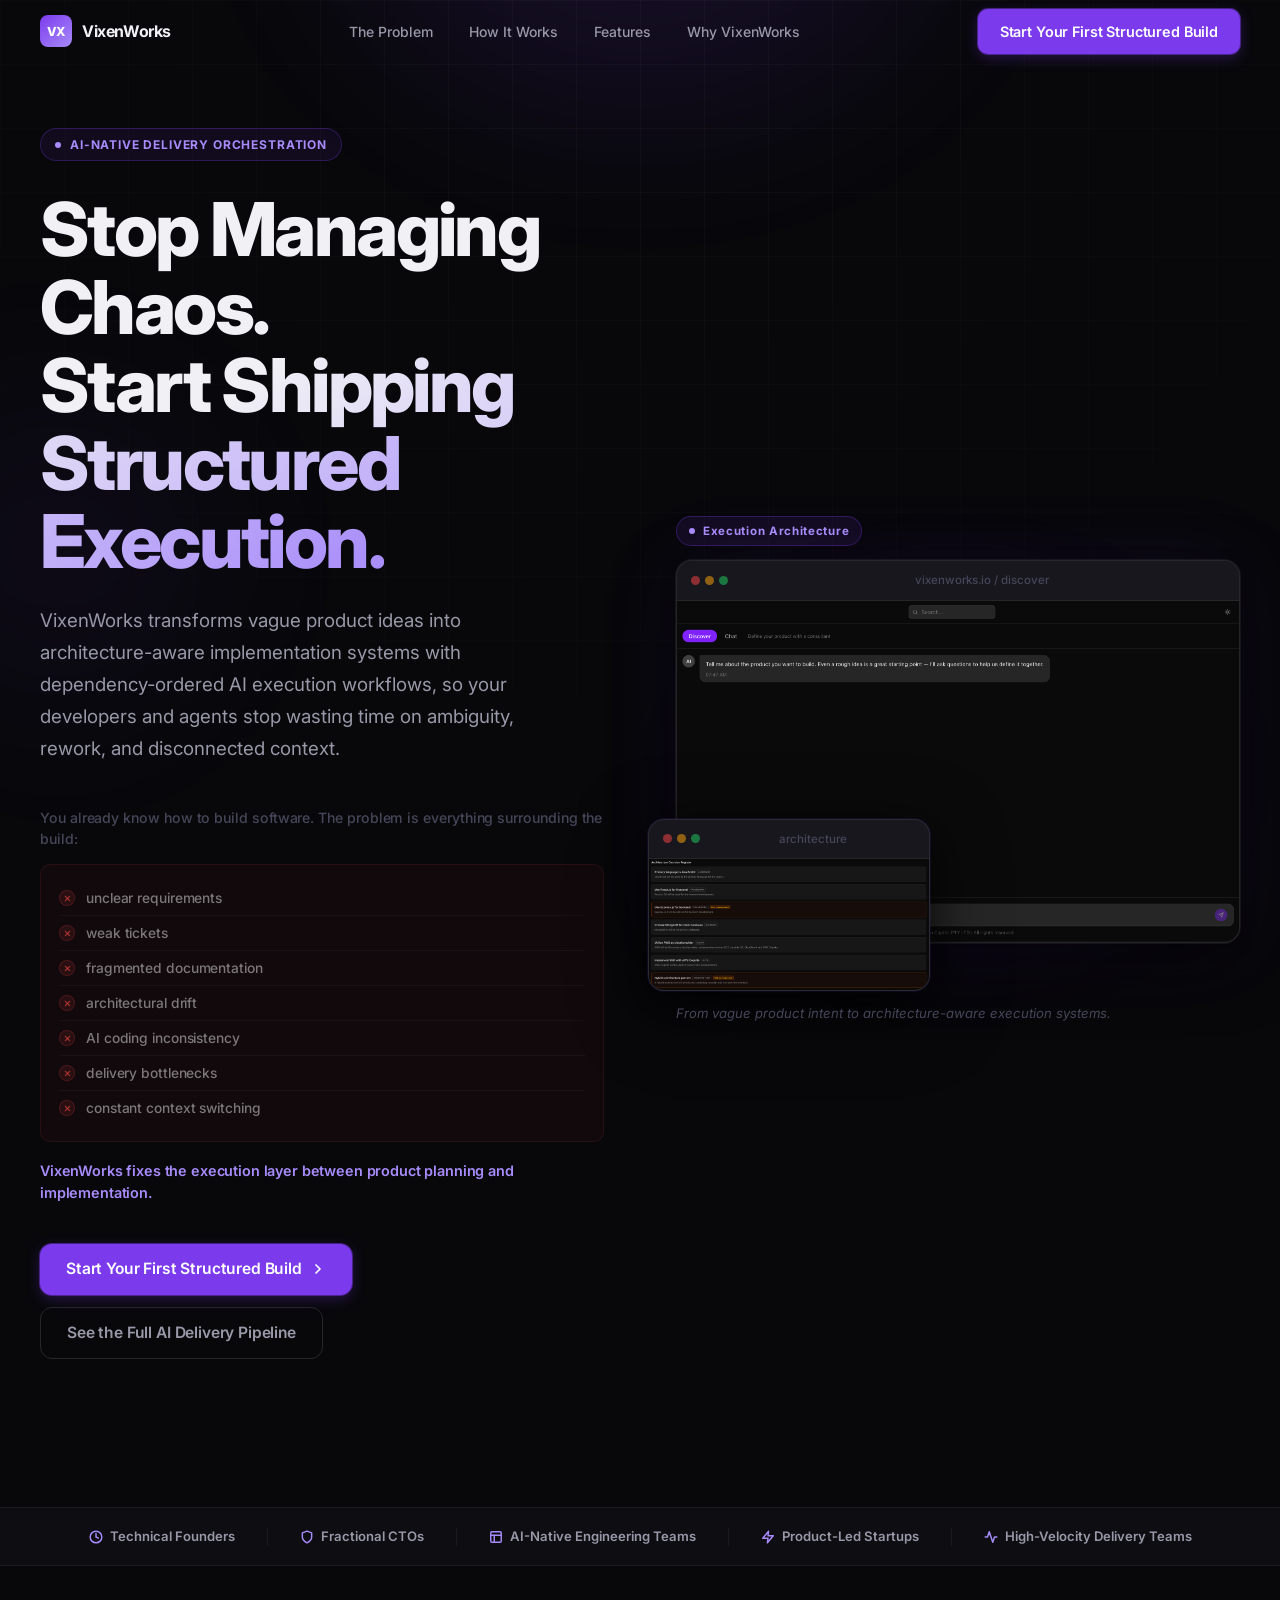
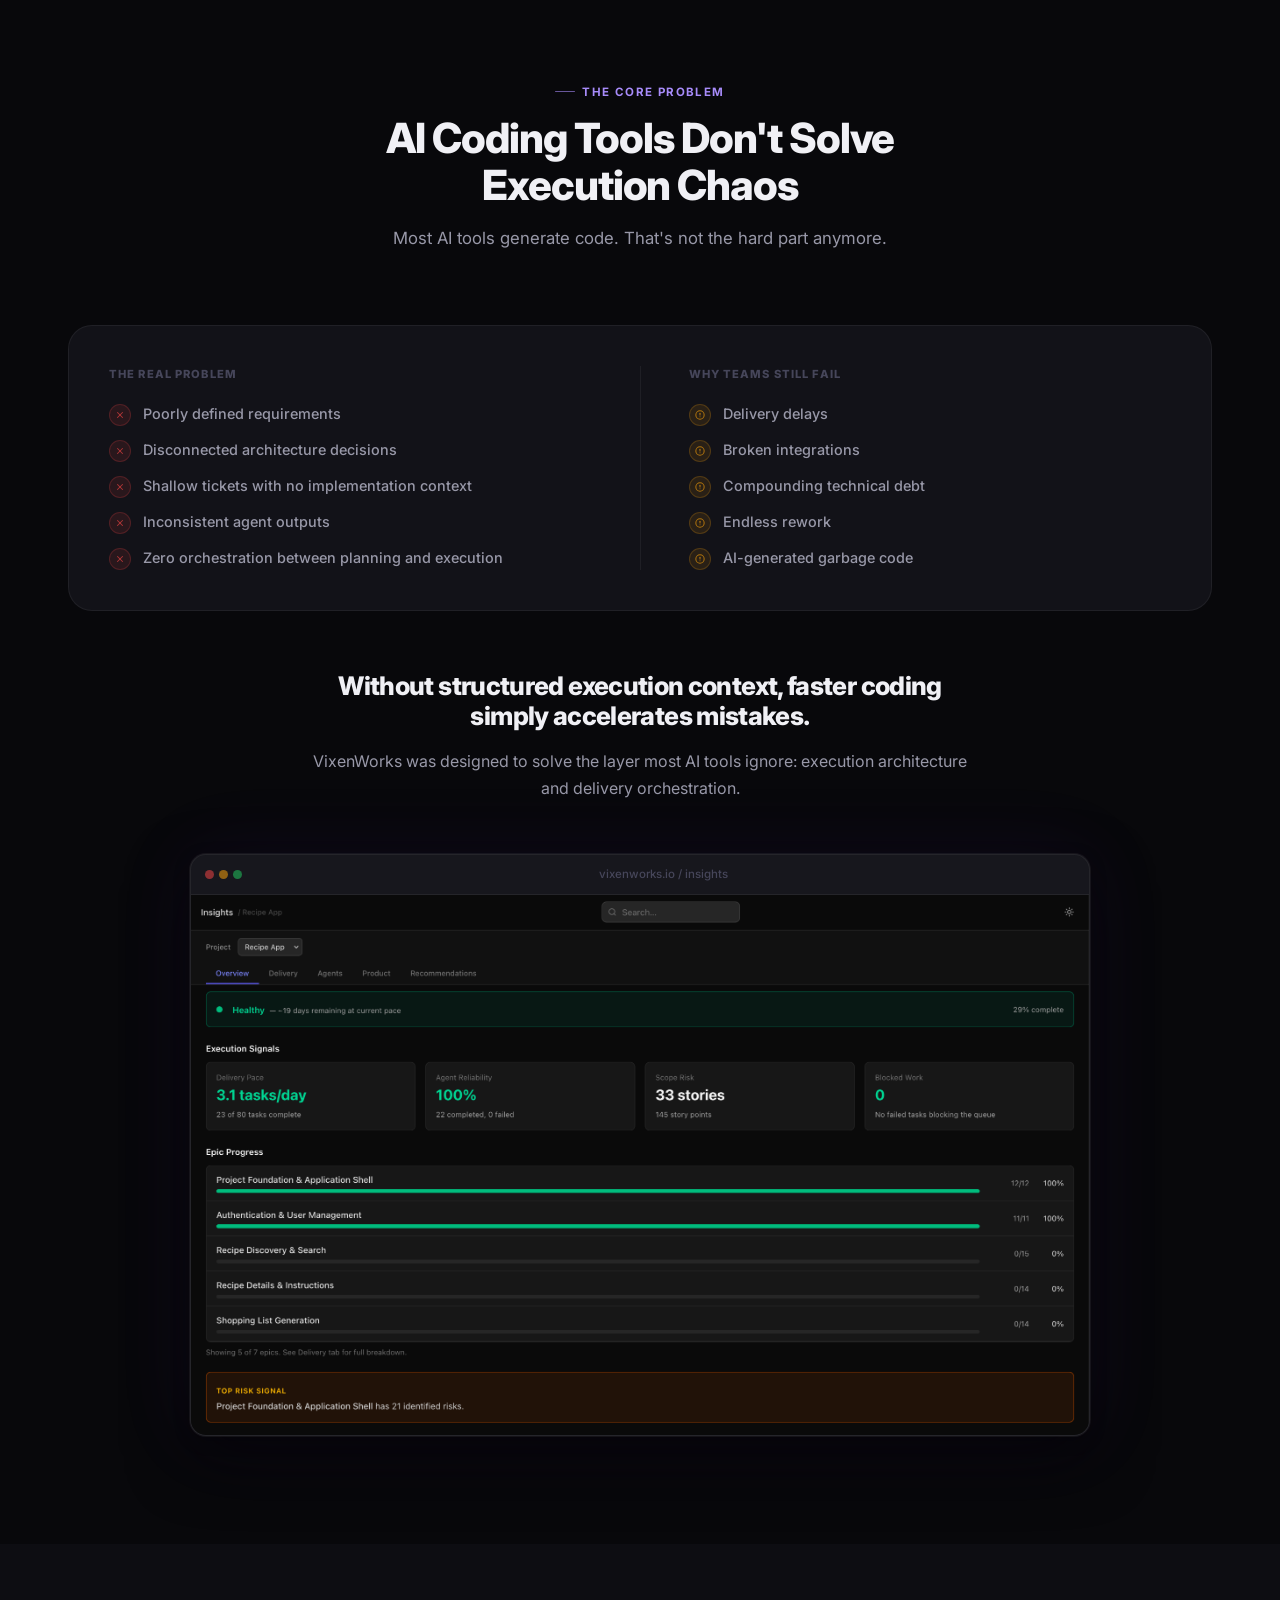
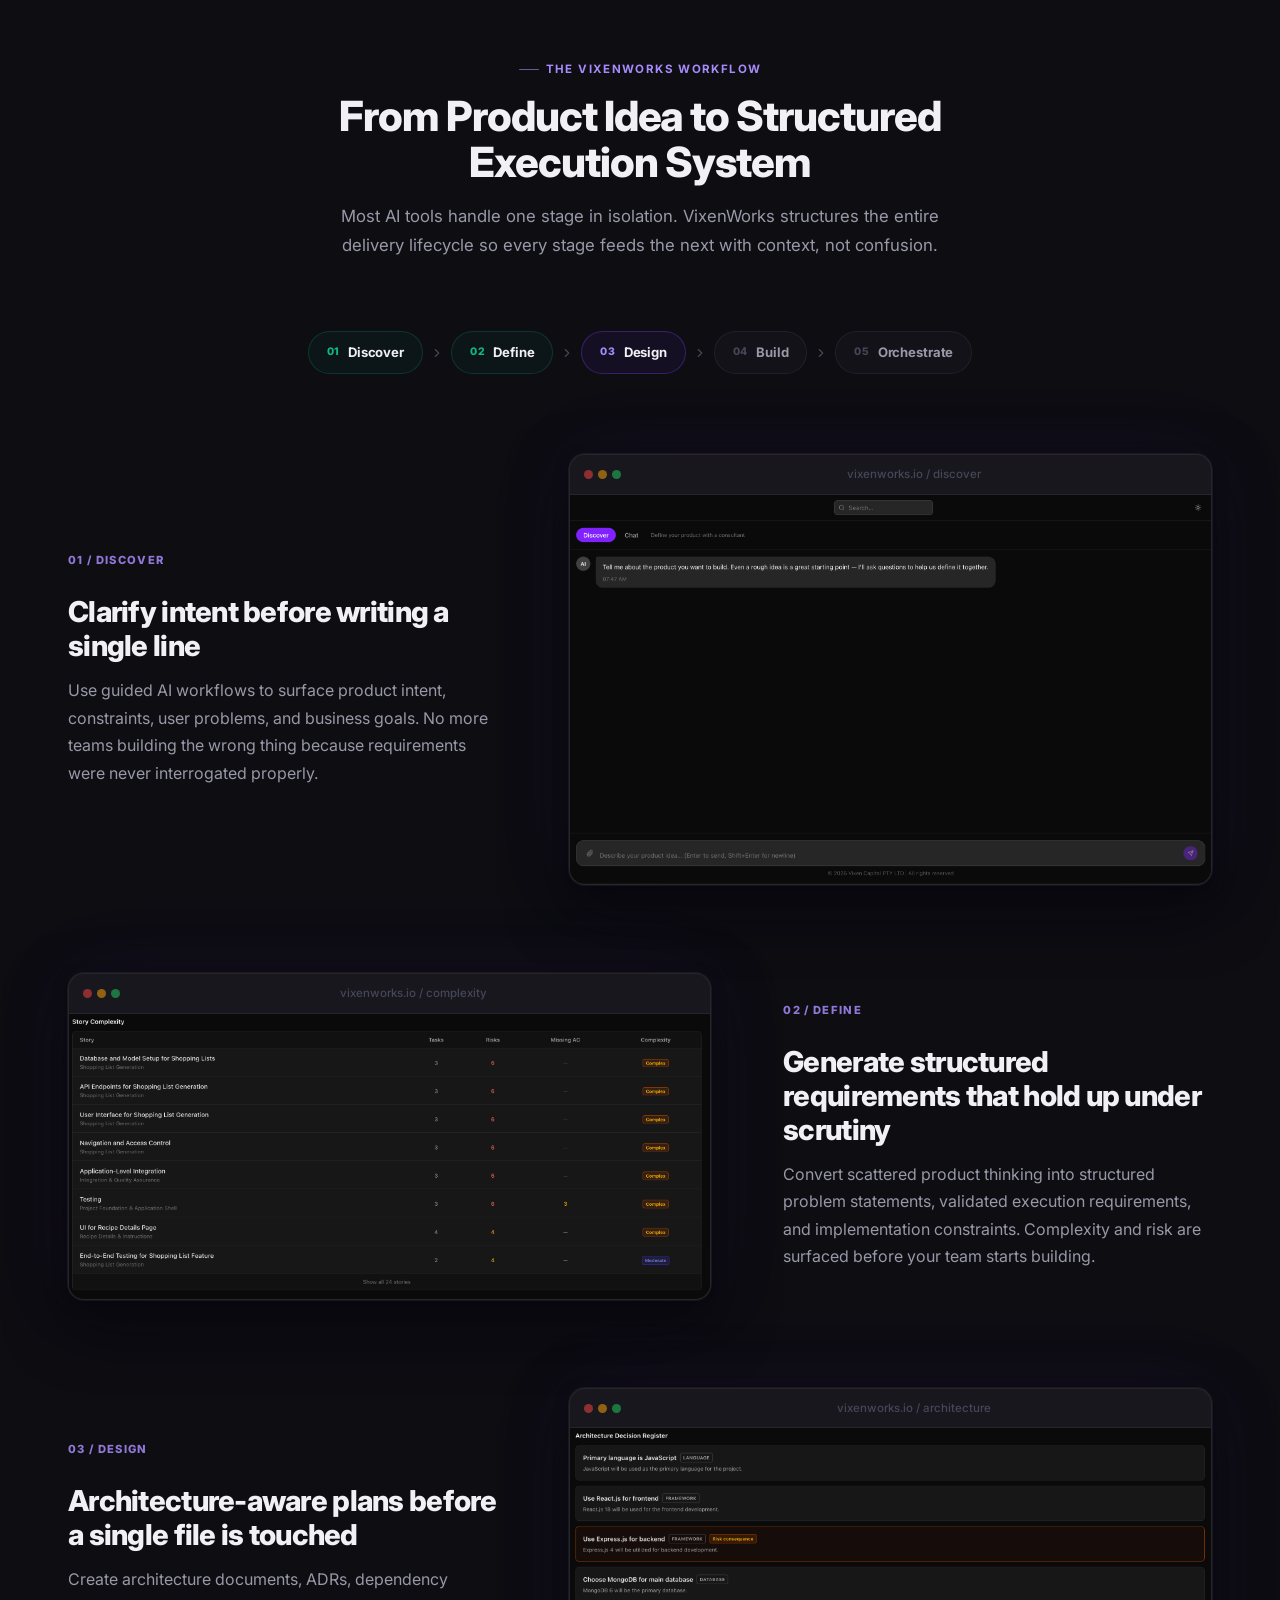
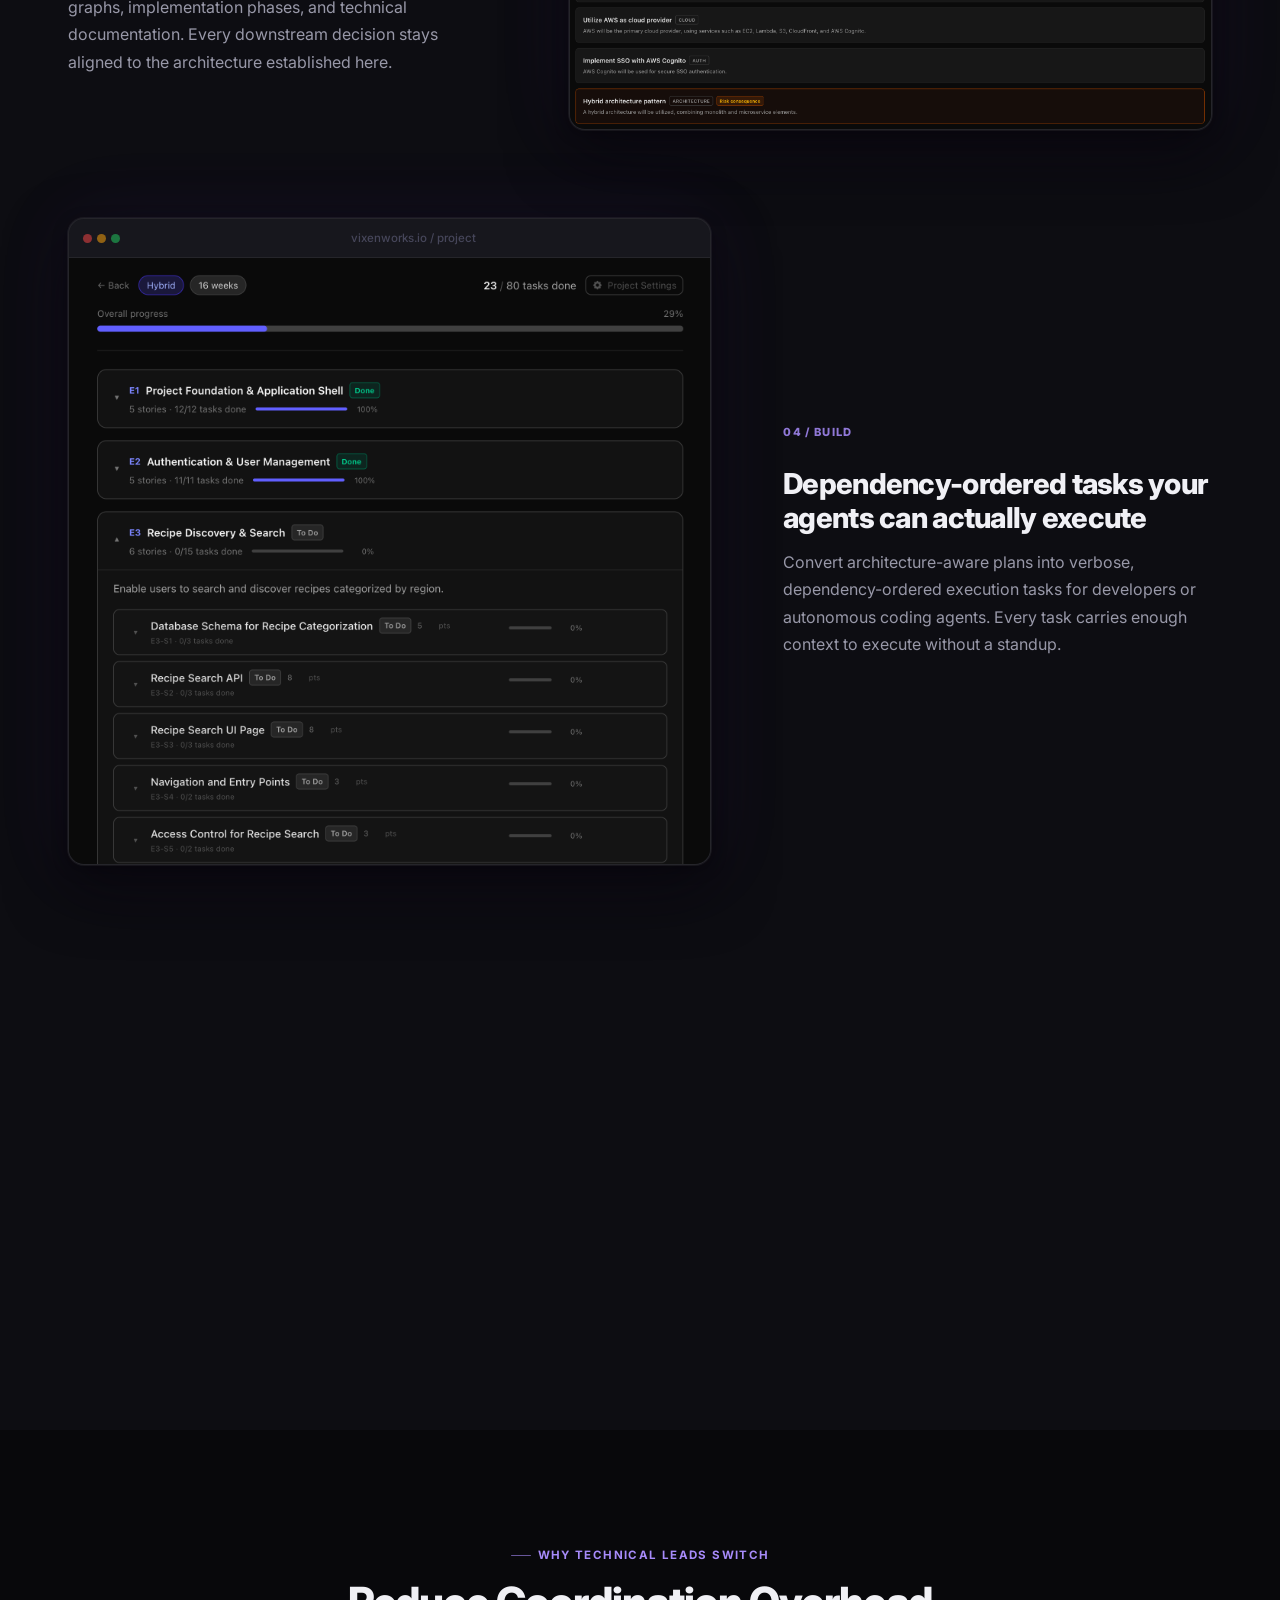
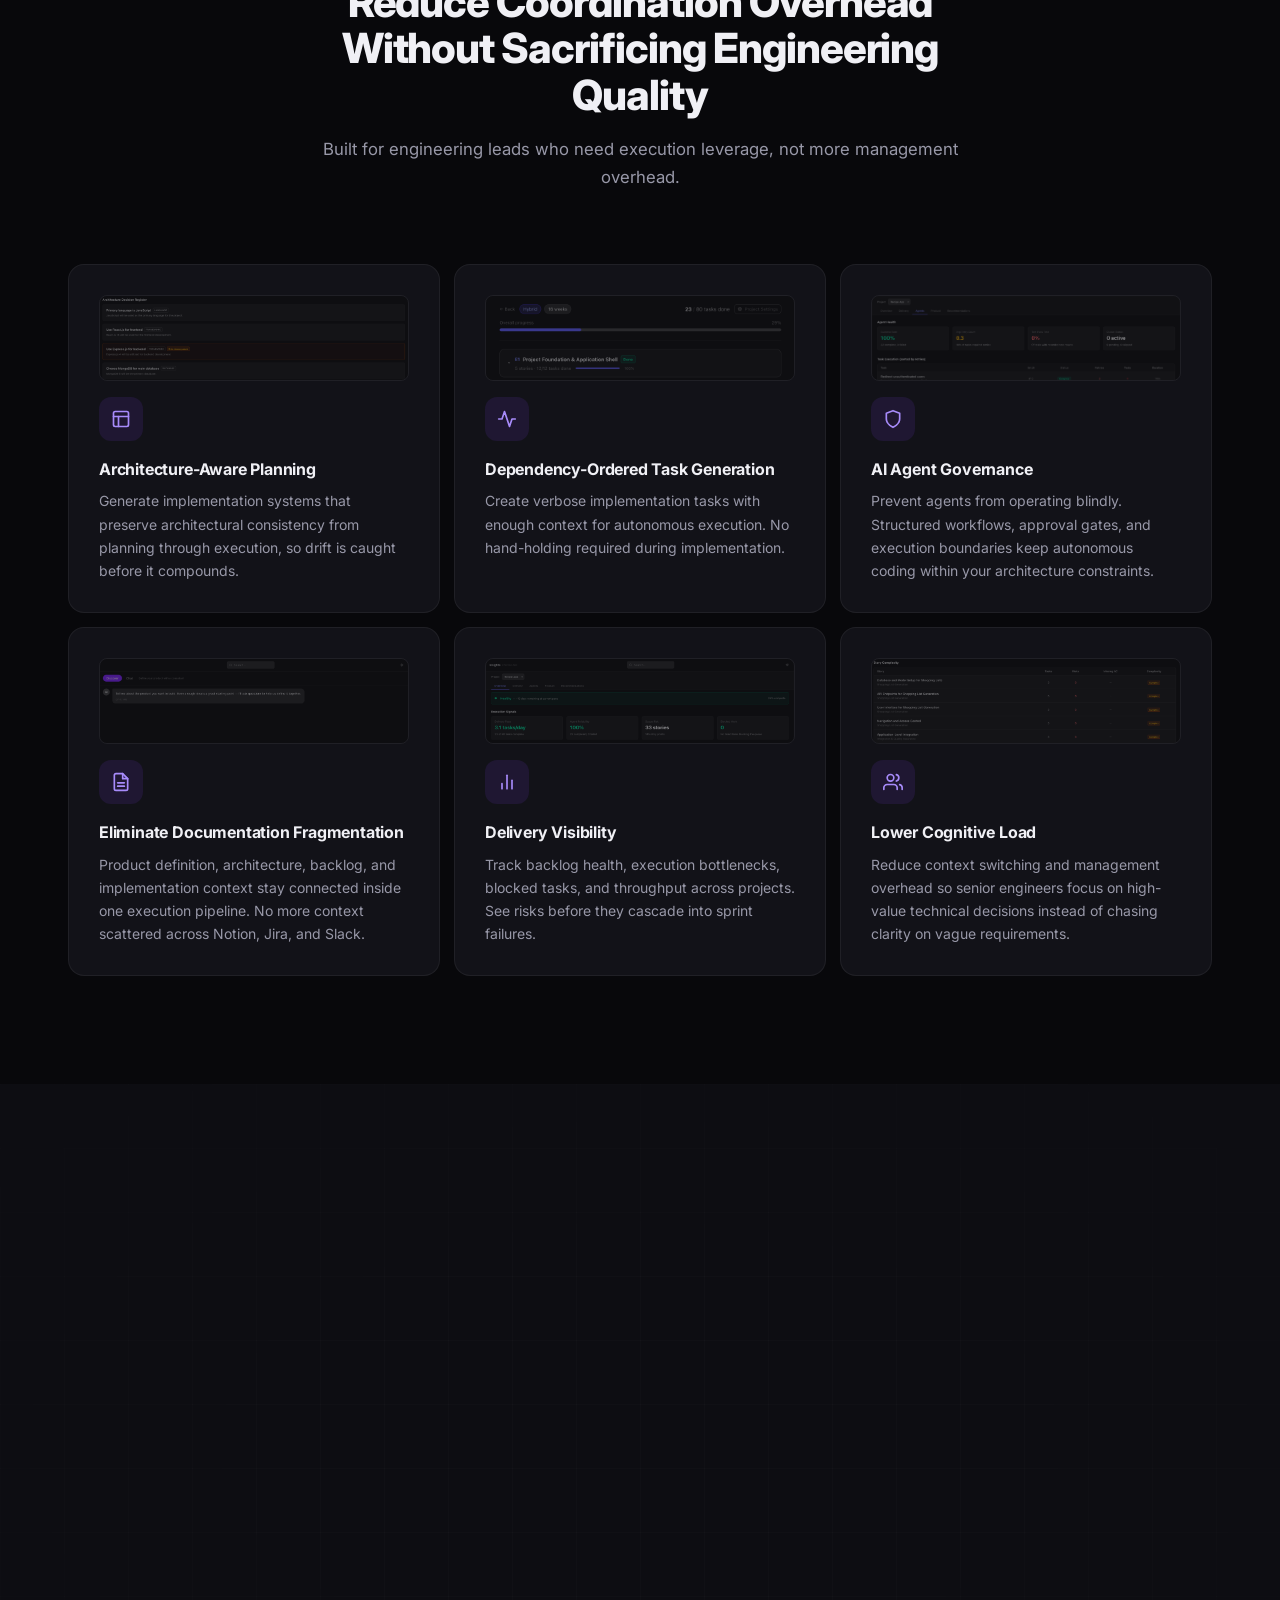
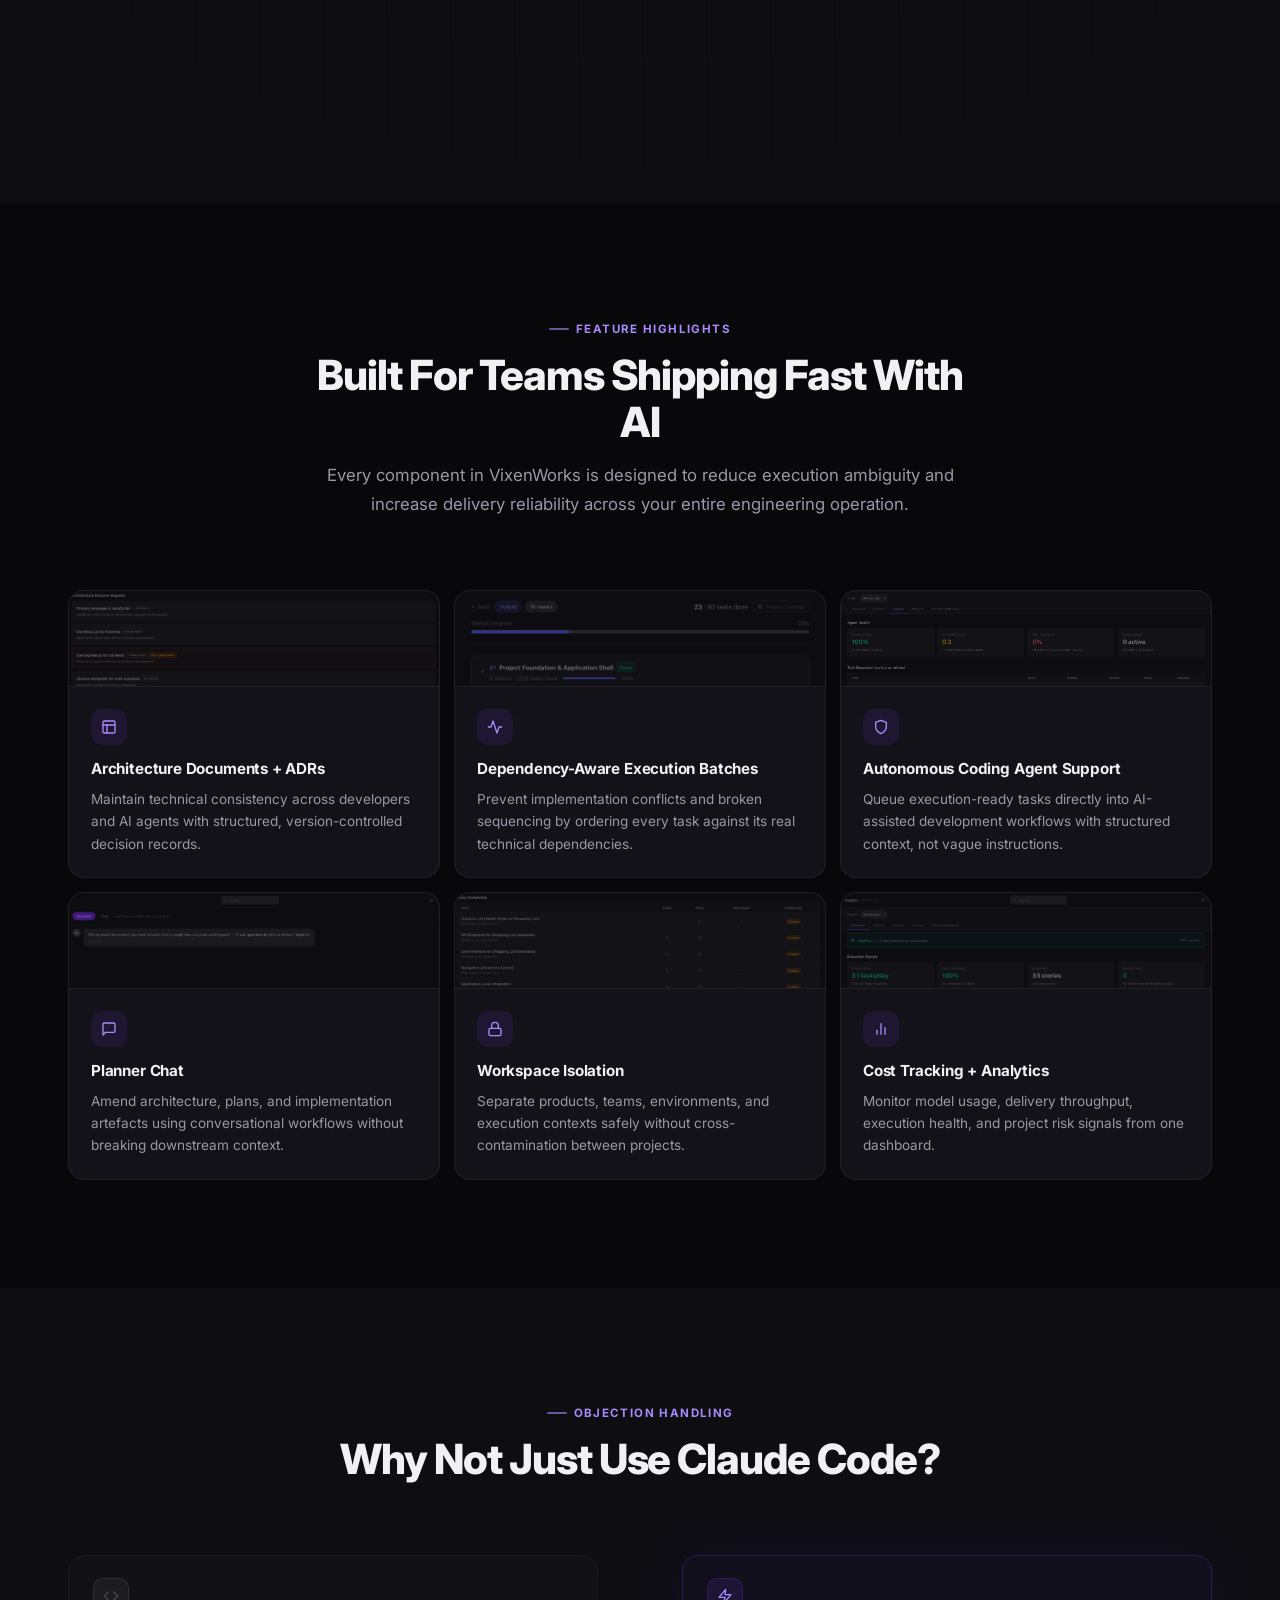
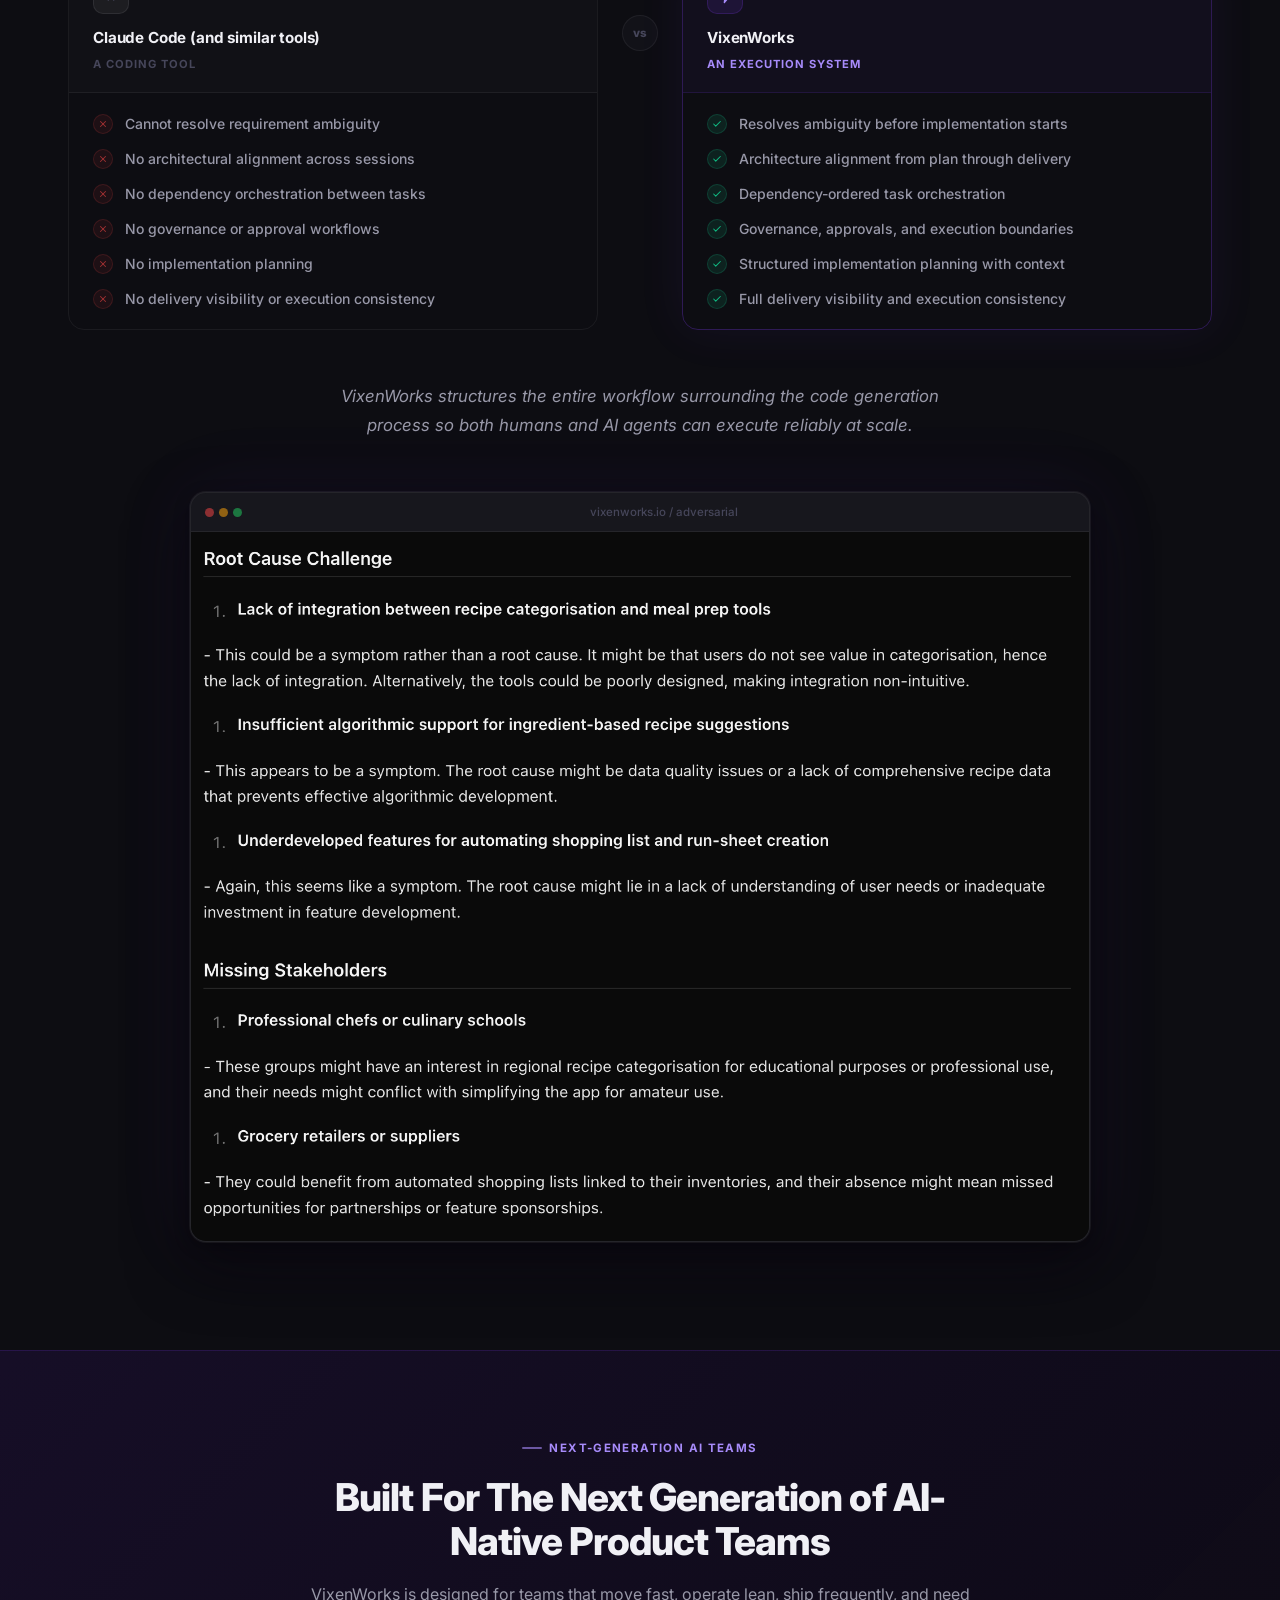
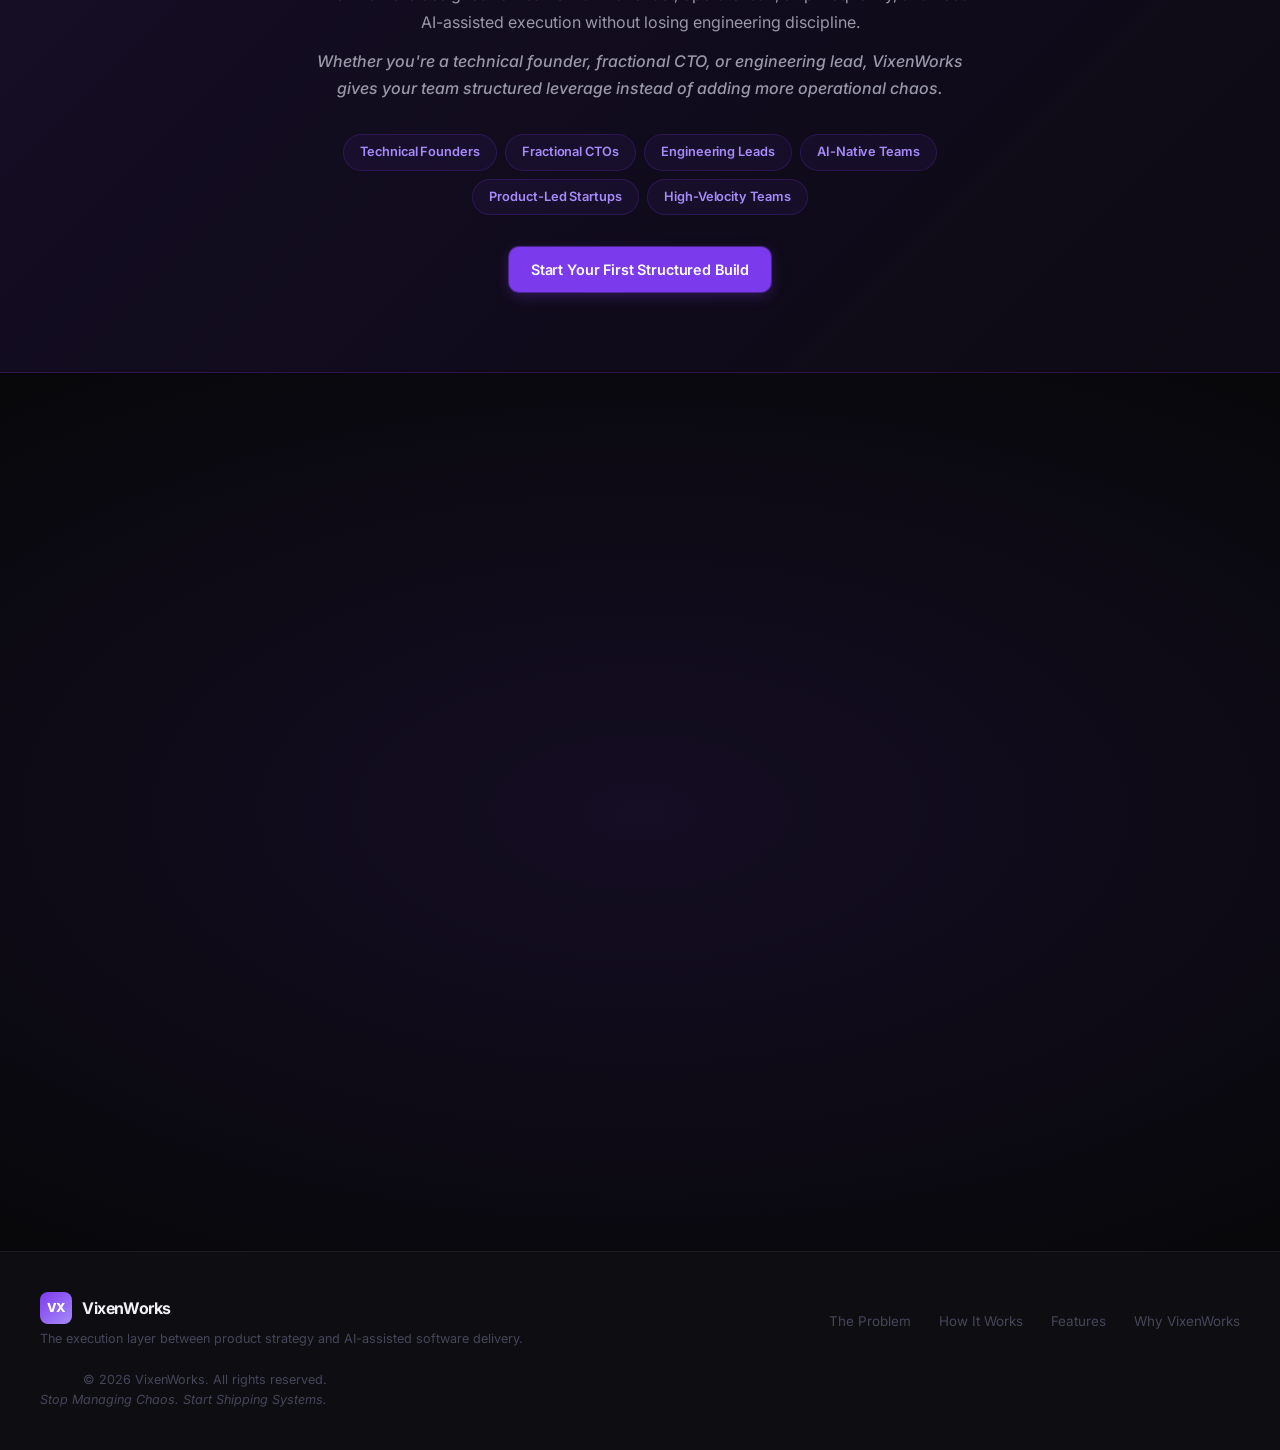
==== ai-delivery-orchestration-for-engineering-leads.html @ 36f21539 "Add technical landing page" ====
<!DOCTYPE html>
<html lang="en">
<head>
  <!-- Google tag (gtag.js) -->
  <script async src="https://www.googletagmanager.com/gtag/js?id=AW-18152060479"></script>
  <script>
    window.dataLayer = window.dataLayer || [];
    function gtag(){dataLayer.push(arguments);}
    gtag('js', new Date());
    gtag('config', 'AW-18152060479');
  </script>
  <meta charset="UTF-8" />
  <meta name="viewport" content="width=device-width, initial-scale=1.0" />
  <title>AI Delivery Orchestration Platform for Engineering Leads | VixenWorks</title>
  <meta name="description" content="VixenWorks is the missing execution layer between product planning and AI-assisted software delivery. Architecture-aware orchestration, dependency-ordered tasks, and delivery governance for technical founders and engineering leads." />
  <meta property="og:title" content="Stop Managing Chaos. Start Shipping Structured Execution. — VixenWorks" />
  <meta property="og:description" content="VixenWorks transforms vague product ideas into architecture-aware implementation systems with dependency-ordered AI execution workflows for engineering teams." />
  <meta property="og:type" content="website" />
  <meta name="robots" content="index, follow" />
  <link rel="canonical" href="https://landing.vixenworks.com/ai-delivery-orchestration-for-engineering-leads" />
  <link rel="preconnect" href="https://fonts.googleapis.com" />
  <link rel="preconnect" href="https://fonts.gstatic.com" crossorigin />
  <link href="https://fonts.googleapis.com/css2?family=Inter:ital,opsz,wght@0,14..32,300..900;1,14..32,300..900&display=swap" rel="stylesheet" />
  <link rel="stylesheet" href="styles.css" />
  <link rel="stylesheet" href="ai-lead-landing-styles.css" />
</head>
<body>

  <!-- ═══════════════════════════════════════════ NAVIGATION -->
  <nav class="nav" id="nav">
    <div class="nav-inner">
      <a href="#" class="nav-logo" aria-label="VixenWorks home">
        <div class="logo-mark" aria-hidden="true">VX</div>
        <span class="logo-name">VixenWorks</span>
      </a>
      <ul class="nav-links" role="list">
        <li><a href="#problem">The Problem</a></li>
        <li><a href="#workflow">How It Works</a></li>
        <li><a href="#features">Features</a></li>
        <li><a href="#objection">Why VixenWorks</a></li>
      </ul>
      <div>
        <a href="https://platform.vixenworks.com/register" class="btn btn-primary">Start Your First Structured Build</a>
      </div>
    </div>
  </nav>

  <main>

    <!-- ═══════════════════════════════════════════ 1. HERO -->
    <section class="hero" id="hero" aria-labelledby="sc-hero-heading">
      <div class="hero-bg" aria-hidden="true">
        <div class="hero-glow-top"></div>
        <div class="hero-glow-left"></div>
        <div class="hero-grid"></div>
      </div>

      <div class="hero-inner">
        <div class="hero-content">
          <div class="hero-eyebrow fade-up" aria-label="Category">
            <span class="eyebrow-dot" aria-hidden="true"></span>
            AI-Native Delivery Orchestration
          </div>

          <h1 id="sc-hero-heading" class="fade-up" data-delay="1">
            Stop Managing Chaos.<br>
            <span class="gradient-text">Start Shipping Structured Execution.</span>
          </h1>

          <p class="hero-sub fade-up" data-delay="2">
            VixenWorks transforms vague product ideas into architecture-aware implementation systems with dependency-ordered AI execution workflows, so your developers and agents stop wasting time on ambiguity, rework, and disconnected context.
          </p>

          <div class="sc-hero-problems fade-up" data-delay="3" aria-label="Execution problems VixenWorks solves">
            <p class="sc-hero-problems-lead">You already know how to build software. The problem is everything surrounding the build:</p>
            <ul class="sc-problem-list" role="list">
              <li>
                <span class="sc-pl-icon" aria-hidden="true">
                  <svg width="9" height="9" viewBox="0 0 24 24" fill="none" stroke="currentColor" stroke-width="3" stroke-linecap="round" stroke-linejoin="round"><line x1="18" y1="6" x2="6" y2="18"/><line x1="6" y1="6" x2="18" y2="18"/></svg>
                </span>
                unclear requirements
              </li>
              <li>
                <span class="sc-pl-icon" aria-hidden="true">
                  <svg width="9" height="9" viewBox="0 0 24 24" fill="none" stroke="currentColor" stroke-width="3" stroke-linecap="round" stroke-linejoin="round"><line x1="18" y1="6" x2="6" y2="18"/><line x1="6" y1="6" x2="18" y2="18"/></svg>
                </span>
                weak tickets
              </li>
              <li>
                <span class="sc-pl-icon" aria-hidden="true">
                  <svg width="9" height="9" viewBox="0 0 24 24" fill="none" stroke="currentColor" stroke-width="3" stroke-linecap="round" stroke-linejoin="round"><line x1="18" y1="6" x2="6" y2="18"/><line x1="6" y1="6" x2="18" y2="18"/></svg>
                </span>
                fragmented documentation
              </li>
              <li>
                <span class="sc-pl-icon" aria-hidden="true">
                  <svg width="9" height="9" viewBox="0 0 24 24" fill="none" stroke="currentColor" stroke-width="3" stroke-linecap="round" stroke-linejoin="round"><line x1="18" y1="6" x2="6" y2="18"/><line x1="6" y1="6" x2="18" y2="18"/></svg>
                </span>
                architectural drift
              </li>
              <li>
                <span class="sc-pl-icon" aria-hidden="true">
                  <svg width="9" height="9" viewBox="0 0 24 24" fill="none" stroke="currentColor" stroke-width="3" stroke-linecap="round" stroke-linejoin="round"><line x1="18" y1="6" x2="6" y2="18"/><line x1="6" y1="6" x2="18" y2="18"/></svg>
                </span>
                AI coding inconsistency
              </li>
              <li>
                <span class="sc-pl-icon" aria-hidden="true">
                  <svg width="9" height="9" viewBox="0 0 24 24" fill="none" stroke="currentColor" stroke-width="3" stroke-linecap="round" stroke-linejoin="round"><line x1="18" y1="6" x2="6" y2="18"/><line x1="6" y1="6" x2="18" y2="18"/></svg>
                </span>
                delivery bottlenecks
              </li>
              <li>
                <span class="sc-pl-icon" aria-hidden="true">
                  <svg width="9" height="9" viewBox="0 0 24 24" fill="none" stroke="currentColor" stroke-width="3" stroke-linecap="round" stroke-linejoin="round"><line x1="18" y1="6" x2="6" y2="18"/><line x1="6" y1="6" x2="18" y2="18"/></svg>
                </span>
                constant context switching
              </li>
            </ul>
            <p class="sc-hero-problems-close">VixenWorks fixes the execution layer between product planning and implementation.</p>
          </div>

          <div class="hero-actions fade-up" data-delay="4">
            <a href="https://platform.vixenworks.com/register" class="btn btn-primary btn-lg">
              Start Your First Structured Build
              <svg width="16" height="16" viewBox="0 0 24 24" fill="none" stroke="currentColor" stroke-width="2.5" stroke-linecap="round" stroke-linejoin="round" aria-hidden="true"><path d="m9 18 6-6-6-6"/></svg>
            </a>
            <a href="#workflow" class="btn btn-secondary btn-lg">See the Full AI Delivery Pipeline</a>
          </div>
        </div>

        <!-- Hero Visual -->
        <div class="hero-visual fade-in" data-delay="1" id="hero-visual">
          <div class="hero-screenshot-wrap">
            <div class="hero-workflow-badge">
              <span class="eyebrow-dot" aria-hidden="true"></span>
              Execution Architecture
            </div>
            <div class="product-shot-frame hero-main-shot image-glow">
              <div class="psf-titlebar" aria-hidden="true">
                <div class="psf-dots">
                  <span class="psf-dot"></span>
                  <span class="psf-dot"></span>
                  <span class="psf-dot"></span>
                </div>
                <span class="psf-url">vixenworks.io / discover</span>
              </div>
              <img
                src="images/discover.png"
                alt="VixenWorks Discover: guided product conversation and structured execution workflow"
                class="product-shot"
              />
            </div>
            <div class="floating-shot" aria-hidden="true">
              <div class="product-shot-frame floating-shot-frame">
                <div class="psf-titlebar">
                  <div class="psf-dots">
                    <span class="psf-dot"></span>
                    <span class="psf-dot"></span>
                    <span class="psf-dot"></span>
                  </div>
                  <span class="psf-url">architecture</span>
                </div>
                <img
                  src="images/architecture.png"
                  alt="Architecture-aware planning view"
                  class="product-shot"
                  loading="lazy"
                />
              </div>
            </div>
          </div>
          <p class="product-shot-caption">From vague product intent to architecture-aware execution systems.</p>
        </div>
      </div>
    </section>

    <!-- ═══════════════════════════════════════════ TRUST BAR -->
    <div class="trust-strip" role="list" aria-label="Built for">
      <div class="trust-inner">
        <div class="trust-item" role="listitem">
          <svg width="14" height="14" viewBox="0 0 24 24" fill="none" stroke="currentColor" stroke-width="2.5" stroke-linecap="round" stroke-linejoin="round" aria-hidden="true"><circle cx="12" cy="12" r="10"/><polyline points="12 6 12 12 16 14"/></svg>
          Technical Founders
        </div>
        <div class="trust-sep" aria-hidden="true"></div>
        <div class="trust-item" role="listitem">
          <svg width="14" height="14" viewBox="0 0 24 24" fill="none" stroke="currentColor" stroke-width="2.5" stroke-linecap="round" stroke-linejoin="round" aria-hidden="true"><path d="M12 22s8-4 8-10V5l-8-3-8 3v7c0 6 8 10 8 10z"/></svg>
          Fractional CTOs
        </div>
        <div class="trust-sep" aria-hidden="true"></div>
        <div class="trust-item" role="listitem">
          <svg width="14" height="14" viewBox="0 0 24 24" fill="none" stroke="currentColor" stroke-width="2.5" stroke-linecap="round" stroke-linejoin="round" aria-hidden="true"><rect x="3" y="3" width="18" height="18" rx="2"/><line x1="3" y1="9" x2="21" y2="9"/><line x1="9" y1="21" x2="9" y2="9"/></svg>
          AI-Native Engineering Teams
        </div>
        <div class="trust-sep" aria-hidden="true"></div>
        <div class="trust-item" role="listitem">
          <svg width="14" height="14" viewBox="0 0 24 24" fill="none" stroke="currentColor" stroke-width="2.5" stroke-linecap="round" stroke-linejoin="round" aria-hidden="true"><polygon points="13 2 3 14 12 14 11 22 21 10 12 10 13 2"/></svg>
          Product-Led Startups
        </div>
        <div class="trust-sep" aria-hidden="true"></div>
        <div class="trust-item" role="listitem">
          <svg width="14" height="14" viewBox="0 0 24 24" fill="none" stroke="currentColor" stroke-width="2.5" stroke-linecap="round" stroke-linejoin="round" aria-hidden="true"><polyline points="22 12 18 12 15 21 9 3 6 12 2 12"/></svg>
          High-Velocity Delivery Teams
        </div>
      </div>
    </div>

    <!-- ═══════════════════════════════════════════ 2. CORE PROBLEM -->
    <section class="section" id="problem" aria-labelledby="sc-problem-heading">
      <div class="container">
        <div class="section-header section-header--centered fade-up">
          <div class="section-eyebrow">
            <span class="eyebrow-line" aria-hidden="true"></span>
            The Core Problem
          </div>
          <h2 id="sc-problem-heading">AI Coding Tools Don't Solve Execution Chaos</h2>
          <p>Most AI tools generate code. That's not the hard part anymore.</p>
        </div>

        <div class="sc-problem-columns fade-up" data-delay="1">
          <div class="sc-problem-col">
            <div class="sc-problem-col-label">The Real Problem</div>
            <ul class="sc-detail-list" role="list">
              <li>
                <div class="sc-detail-icon sc-detail-icon--red" aria-hidden="true">
                  <svg width="10" height="10" viewBox="0 0 24 24" fill="none" stroke="currentColor" stroke-width="2.5" stroke-linecap="round" stroke-linejoin="round"><line x1="18" y1="6" x2="6" y2="18"/><line x1="6" y1="6" x2="18" y2="18"/></svg>
                </div>
                Poorly defined requirements
              </li>
              <li>
                <div class="sc-detail-icon sc-detail-icon--red" aria-hidden="true">
                  <svg width="10" height="10" viewBox="0 0 24 24" fill="none" stroke="currentColor" stroke-width="2.5" stroke-linecap="round" stroke-linejoin="round"><line x1="18" y1="6" x2="6" y2="18"/><line x1="6" y1="6" x2="18" y2="18"/></svg>
                </div>
                Disconnected architecture decisions
              </li>
              <li>
                <div class="sc-detail-icon sc-detail-icon--red" aria-hidden="true">
                  <svg width="10" height="10" viewBox="0 0 24 24" fill="none" stroke="currentColor" stroke-width="2.5" stroke-linecap="round" stroke-linejoin="round"><line x1="18" y1="6" x2="6" y2="18"/><line x1="6" y1="6" x2="18" y2="18"/></svg>
                </div>
                Shallow tickets with no implementation context
              </li>
              <li>
                <div class="sc-detail-icon sc-detail-icon--red" aria-hidden="true">
                  <svg width="10" height="10" viewBox="0 0 24 24" fill="none" stroke="currentColor" stroke-width="2.5" stroke-linecap="round" stroke-linejoin="round"><line x1="18" y1="6" x2="6" y2="18"/><line x1="6" y1="6" x2="18" y2="18"/></svg>
                </div>
                Inconsistent agent outputs
              </li>
              <li>
                <div class="sc-detail-icon sc-detail-icon--red" aria-hidden="true">
                  <svg width="10" height="10" viewBox="0 0 24 24" fill="none" stroke="currentColor" stroke-width="2.5" stroke-linecap="round" stroke-linejoin="round"><line x1="18" y1="6" x2="6" y2="18"/><line x1="6" y1="6" x2="18" y2="18"/></svg>
                </div>
                Zero orchestration between planning and execution
              </li>
            </ul>
          </div>

          <div class="sc-problem-col-divider" aria-hidden="true"></div>

          <div class="sc-problem-col">
            <div class="sc-problem-col-label">Why Teams Still Fail</div>
            <ul class="sc-detail-list" role="list">
              <li>
                <div class="sc-detail-icon sc-detail-icon--amber" aria-hidden="true">
                  <svg width="10" height="10" viewBox="0 0 24 24" fill="none" stroke="currentColor" stroke-width="2.5" stroke-linecap="round" stroke-linejoin="round"><circle cx="12" cy="12" r="10"/><line x1="12" y1="8" x2="12" y2="12"/><line x1="12" y1="16" x2="12.01" y2="16"/></svg>
                </div>
                Delivery delays
              </li>
              <li>
                <div class="sc-detail-icon sc-detail-icon--amber" aria-hidden="true">
                  <svg width="10" height="10" viewBox="0 0 24 24" fill="none" stroke="currentColor" stroke-width="2.5" stroke-linecap="round" stroke-linejoin="round"><circle cx="12" cy="12" r="10"/><line x1="12" y1="8" x2="12" y2="12"/><line x1="12" y1="16" x2="12.01" y2="16"/></svg>
                </div>
                Broken integrations
              </li>
              <li>
                <div class="sc-detail-icon sc-detail-icon--amber" aria-hidden="true">
                  <svg width="10" height="10" viewBox="0 0 24 24" fill="none" stroke="currentColor" stroke-width="2.5" stroke-linecap="round" stroke-linejoin="round"><circle cx="12" cy="12" r="10"/><line x1="12" y1="8" x2="12" y2="12"/><line x1="12" y1="16" x2="12.01" y2="16"/></svg>
                </div>
                Compounding technical debt
              </li>
              <li>
                <div class="sc-detail-icon sc-detail-icon--amber" aria-hidden="true">
                  <svg width="10" height="10" viewBox="0 0 24 24" fill="none" stroke="currentColor" stroke-width="2.5" stroke-linecap="round" stroke-linejoin="round"><circle cx="12" cy="12" r="10"/><line x1="12" y1="8" x2="12" y2="12"/><line x1="12" y1="16" x2="12.01" y2="16"/></svg>
                </div>
                Endless rework
              </li>
              <li>
                <div class="sc-detail-icon sc-detail-icon--amber" aria-hidden="true">
                  <svg width="10" height="10" viewBox="0 0 24 24" fill="none" stroke="currentColor" stroke-width="2.5" stroke-linecap="round" stroke-linejoin="round"><circle cx="12" cy="12" r="10"/><line x1="12" y1="8" x2="12" y2="12"/><line x1="12" y1="16" x2="12.01" y2="16"/></svg>
                </div>
                AI-generated garbage code
              </li>
            </ul>
          </div>
        </div>

        <div class="sc-problem-statement fade-up" data-delay="2">
          <p class="sc-problem-statement-main">Without structured execution context, faster coding simply accelerates mistakes.</p>
          <p class="sc-problem-statement-sub">VixenWorks was designed to solve the layer most AI tools ignore: execution architecture and delivery orchestration.</p>
        </div>

        <div class="sc-problem-shot fade-up" data-delay="3">
          <div class="product-shot-frame image-glow">
            <div class="psf-titlebar" aria-hidden="true">
              <div class="psf-dots">
                <span class="psf-dot"></span>
                <span class="psf-dot"></span>
                <span class="psf-dot"></span>
              </div>
              <span class="psf-url">vixenworks.io / insights</span>
            </div>
            <img
              src="images/insights.png"
              alt="VixenWorks delivery insights dashboard: execution health, delivery pace, and project risk signals"
              class="product-shot"
              loading="lazy"
            />
          </div>
        </div>
      </div>
    </section>

    <!-- ═══════════════════════════════════════════ 3. WORKFLOW PIPELINE -->
    <section class="section section--alt" id="workflow" aria-labelledby="sc-workflow-heading">
      <div class="container">
        <div class="section-header section-header--centered fade-up">
          <div class="section-eyebrow">
            <span class="eyebrow-line" aria-hidden="true"></span>
            The VixenWorks Workflow
          </div>
          <h2 id="sc-workflow-heading">From Product Idea to Structured Execution System</h2>
          <p>Most AI tools handle one stage in isolation. VixenWorks structures the entire delivery lifecycle so every stage feeds the next with context, not confusion.</p>
        </div>

        <!-- Pipeline step overview -->
        <div class="sc-pipeline-overview fade-up" data-delay="1" aria-label="5-step execution pipeline">
          <div class="sc-pipeline-step-chip sc-pipeline-step-chip--done">
            <span class="sc-chip-num">01</span>
            <span class="sc-chip-label">Discover</span>
          </div>
          <div class="sc-pipeline-arrow" aria-hidden="true">
            <svg width="14" height="14" viewBox="0 0 24 24" fill="none" stroke="currentColor" stroke-width="2" stroke-linecap="round" stroke-linejoin="round"><path d="m9 18 6-6-6-6"/></svg>
          </div>
          <div class="sc-pipeline-step-chip sc-pipeline-step-chip--done">
            <span class="sc-chip-num">02</span>
            <span class="sc-chip-label">Define</span>
          </div>
          <div class="sc-pipeline-arrow" aria-hidden="true">
            <svg width="14" height="14" viewBox="0 0 24 24" fill="none" stroke="currentColor" stroke-width="2" stroke-linecap="round" stroke-linejoin="round"><path d="m9 18 6-6-6-6"/></svg>
          </div>
          <div class="sc-pipeline-step-chip sc-pipeline-step-chip--active">
            <span class="sc-chip-num">03</span>
            <span class="sc-chip-label">Design</span>
          </div>
          <div class="sc-pipeline-arrow" aria-hidden="true">
            <svg width="14" height="14" viewBox="0 0 24 24" fill="none" stroke="currentColor" stroke-width="2" stroke-linecap="round" stroke-linejoin="round"><path d="m9 18 6-6-6-6"/></svg>
          </div>
          <div class="sc-pipeline-step-chip">
            <span class="sc-chip-num">04</span>
            <span class="sc-chip-label">Build</span>
          </div>
          <div class="sc-pipeline-arrow" aria-hidden="true">
            <svg width="14" height="14" viewBox="0 0 24 24" fill="none" stroke="currentColor" stroke-width="2" stroke-linecap="round" stroke-linejoin="round"><path d="m9 18 6-6-6-6"/></svg>
          </div>
          <div class="sc-pipeline-step-chip">
            <span class="sc-chip-num">05</span>
            <span class="sc-chip-label">Orchestrate</span>
          </div>
        </div>

        <!-- Alternating screenshot features -->
        <div class="screenshot-feature-list" role="list">

          <!-- Step 01: Discover -->
          <div class="screenshot-feature fade-up" data-delay="1" role="listitem">
            <div class="sf-text">
              <div class="step-label">01 / Discover</div>
              <h3>Clarify intent before writing a single line</h3>
              <p>Use guided AI workflows to surface product intent, constraints, user problems, and business goals. No more teams building the wrong thing because requirements were never interrogated properly.</p>
            </div>
            <div class="product-shot-frame sf-image image-glow">
              <div class="psf-titlebar" aria-hidden="true">
                <div class="psf-dots">
                  <span class="psf-dot"></span>
                  <span class="psf-dot"></span>
                  <span class="psf-dot"></span>
                </div>
                <span class="psf-url">vixenworks.io / discover</span>
              </div>
              <img src="images/discover.png" alt="VixenWorks Discover: guided product conversation interface for clarifying intent" class="product-shot" loading="lazy" />
            </div>
          </div>

          <!-- Step 02: Define -->
          <div class="screenshot-feature screenshot-feature--reversed fade-up" data-delay="1" role="listitem">
            <div class="sf-text">
              <div class="step-label">02 / Define</div>
              <h3>Generate structured requirements that hold up under scrutiny</h3>
              <p>Convert scattered product thinking into structured problem statements, validated execution requirements, and implementation constraints. Complexity and risk are surfaced before your team starts building.</p>
            </div>
            <div class="product-shot-frame sf-image image-glow">
              <div class="psf-titlebar" aria-hidden="true">
                <div class="psf-dots">
                  <span class="psf-dot"></span>
                  <span class="psf-dot"></span>
                  <span class="psf-dot"></span>
                </div>
                <span class="psf-url">vixenworks.io / complexity</span>
              </div>
              <img src="images/complexity.png" alt="VixenWorks Define: complexity scoring and structured requirement validation" class="product-shot" loading="lazy" />
            </div>
          </div>

          <!-- Step 03: Design -->
          <div class="screenshot-feature fade-up" data-delay="1" role="listitem">
            <div class="sf-text">
              <div class="step-label">03 / Design</div>
              <h3>Architecture-aware plans before a single file is touched</h3>
              <p>Create architecture documents, ADRs, dependency graphs, implementation phases, and technical documentation. Every downstream decision stays aligned to the architecture established here.</p>
            </div>
            <div class="product-shot-frame sf-image image-glow">
              <div class="psf-titlebar" aria-hidden="true">
                <div class="psf-dots">
                  <span class="psf-dot"></span>
                  <span class="psf-dot"></span>
                  <span class="psf-dot"></span>
                </div>
                <span class="psf-url">vixenworks.io / architecture</span>
              </div>
              <img src="images/architecture.png" alt="VixenWorks Design: architecture planning, ADRs, and dependency graph visualization" class="product-shot" loading="lazy" />
            </div>
          </div>

          <!-- Step 04: Build -->
          <div class="screenshot-feature screenshot-feature--reversed fade-up" data-delay="1" role="listitem">
            <div class="sf-text">
              <div class="step-label">04 / Build</div>
              <h3>Dependency-ordered tasks your agents can actually execute</h3>
              <p>Convert architecture-aware plans into verbose, dependency-ordered execution tasks for developers or autonomous coding agents. Every task carries enough context to execute without a standup.</p>
            </div>
            <div class="product-shot-frame sf-image image-glow">
              <div class="psf-titlebar" aria-hidden="true">
                <div class="psf-dots">
                  <span class="psf-dot"></span>
                  <span class="psf-dot"></span>
                  <span class="psf-dot"></span>
                </div>
                <span class="psf-url">vixenworks.io / project</span>
              </div>
              <img src="images/project.png" alt="VixenWorks Build: dependency-ordered execution tasks for developers and AI agents" class="product-shot" loading="lazy" />
            </div>
          </div>

          <!-- Step 05: Orchestrate -->
          <div class="screenshot-feature fade-up" data-delay="1" role="listitem">
            <div class="sf-text">
              <div class="step-label">05 / Orchestrate</div>
              <h3>Govern delivery health across the entire project lifecycle</h3>
              <p>Track delivery progress, monitor execution health, manage approvals, and maintain architectural consistency. A live control panel shows every agent action, retry, test outcome, and completion across the full build.</p>
            </div>
            <div class="product-shot-frame sf-image image-glow">
              <div class="psf-titlebar" aria-hidden="true">
                <div class="psf-dots">
                  <span class="psf-dot"></span>
                  <span class="psf-dot"></span>
                  <span class="psf-dot"></span>
                </div>
                <span class="psf-url">vixenworks.io / agents</span>
              </div>
              <img src="images/autonomous-agent-orchestration.png" alt="VixenWorks Orchestrate: autonomous agent health monitoring, task queue, and delivery governance" class="product-shot" loading="lazy" />
            </div>
          </div>

        </div>
      </div>
    </section>

    <!-- ═══════════════════════════════════════════ 4. BENEFITS -->
    <section class="section" id="benefits" aria-labelledby="sc-benefits-heading">
      <div class="container">
        <div class="section-header section-header--centered fade-up">
          <div class="section-eyebrow">
            <span class="eyebrow-line" aria-hidden="true"></span>
            Why Technical Leads Switch
          </div>
          <h2 id="sc-benefits-heading">Reduce Coordination Overhead Without Sacrificing Engineering Quality</h2>
          <p>Built for engineering leads who need execution leverage, not more management overhead.</p>
        </div>

        <div class="benefits-grid">
          <div class="benefit-card fade-up" data-delay="1">
            <div class="benefit-thumb" aria-hidden="true">
              <img src="images/architecture.png" alt="" class="product-shot" loading="lazy" />
            </div>
            <div class="benefit-icon" aria-hidden="true">
              <svg width="20" height="20" viewBox="0 0 24 24" fill="none" stroke="currentColor" stroke-width="2" stroke-linecap="round" stroke-linejoin="round"><rect x="3" y="3" width="18" height="18" rx="2"/><line x1="3" y1="9" x2="21" y2="9"/><line x1="9" y1="21" x2="9" y2="9"/></svg>
            </div>
            <h3>Architecture-Aware Planning</h3>
            <p>Generate implementation systems that preserve architectural consistency from planning through execution, so drift is caught before it compounds.</p>
          </div>

          <div class="benefit-card fade-up" data-delay="2">
            <div class="benefit-thumb" aria-hidden="true">
              <img src="images/project.png" alt="" class="product-shot" loading="lazy" />
            </div>
            <div class="benefit-icon" aria-hidden="true">
              <svg width="20" height="20" viewBox="0 0 24 24" fill="none" stroke="currentColor" stroke-width="2" stroke-linecap="round" stroke-linejoin="round"><polyline points="22 12 18 12 15 21 9 3 6 12 2 12"/></svg>
            </div>
            <h3>Dependency-Ordered Task Generation</h3>
            <p>Create verbose implementation tasks with enough context for autonomous execution. No hand-holding required during implementation.</p>
          </div>

          <div class="benefit-card fade-up" data-delay="3">
            <div class="benefit-thumb" aria-hidden="true">
              <img src="images/autonomous-agent-orchestration.png" alt="" class="product-shot" loading="lazy" />
            </div>
            <div class="benefit-icon" aria-hidden="true">
              <svg width="20" height="20" viewBox="0 0 24 24" fill="none" stroke="currentColor" stroke-width="2" stroke-linecap="round" stroke-linejoin="round"><path d="M12 22s8-4 8-10V5l-8-3-8 3v7c0 6 8 10 8 10z"/></svg>
            </div>
            <h3>AI Agent Governance</h3>
            <p>Prevent agents from operating blindly. Structured workflows, approval gates, and execution boundaries keep autonomous coding within your architecture constraints.</p>
          </div>

          <div class="benefit-card fade-up" data-delay="4">
            <div class="benefit-thumb" aria-hidden="true">
              <img src="images/discover.png" alt="" class="product-shot" loading="lazy" />
            </div>
            <div class="benefit-icon" aria-hidden="true">
              <svg width="20" height="20" viewBox="0 0 24 24" fill="none" stroke="currentColor" stroke-width="2" stroke-linecap="round" stroke-linejoin="round"><path d="M14 2H6a2 2 0 0 0-2 2v16a2 2 0 0 0 2 2h12a2 2 0 0 0 2-2V8z"/><polyline points="14 2 14 8 20 8"/><line x1="16" y1="13" x2="8" y2="13"/><line x1="16" y1="17" x2="8" y2="17"/></svg>
            </div>
            <h3>Eliminate Documentation Fragmentation</h3>
            <p>Product definition, architecture, backlog, and implementation context stay connected inside one execution pipeline. No more context scattered across Notion, Jira, and Slack.</p>
          </div>

          <div class="benefit-card fade-up" data-delay="5">
            <div class="benefit-thumb" aria-hidden="true">
              <img src="images/insights.png" alt="" class="product-shot" loading="lazy" />
            </div>
            <div class="benefit-icon" aria-hidden="true">
              <svg width="20" height="20" viewBox="0 0 24 24" fill="none" stroke="currentColor" stroke-width="2" stroke-linecap="round" stroke-linejoin="round"><line x1="18" y1="20" x2="18" y2="10"/><line x1="12" y1="20" x2="12" y2="4"/><line x1="6" y1="20" x2="6" y2="14"/></svg>
            </div>
            <h3>Delivery Visibility</h3>
            <p>Track backlog health, execution bottlenecks, blocked tasks, and throughput across projects. See risks before they cascade into sprint failures.</p>
          </div>

          <div class="benefit-card fade-up" data-delay="6">
            <div class="benefit-thumb" aria-hidden="true">
              <img src="images/complexity.png" alt="" class="product-shot" loading="lazy" />
            </div>
            <div class="benefit-icon" aria-hidden="true">
              <svg width="20" height="20" viewBox="0 0 24 24" fill="none" stroke="currentColor" stroke-width="2" stroke-linecap="round" stroke-linejoin="round"><path d="M17 21v-2a4 4 0 0 0-4-4H5a4 4 0 0 0-4 4v2"/><circle cx="9" cy="7" r="4"/><path d="M23 21v-2a4 4 0 0 0-3-3.87"/><path d="M16 3.13a4 4 0 0 1 0 7.75"/></svg>
            </div>
            <h3>Lower Cognitive Load</h3>
            <p>Reduce context switching and management overhead so senior engineers focus on high-value technical decisions instead of chasing clarity on vague requirements.</p>
          </div>
        </div>
      </div>
    </section>

    <!-- ═══════════════════════════════════════════ 5. COMPARISON -->
    <section class="section section--alt sc-has-grid" id="comparison" aria-labelledby="sc-comparison-heading">
      <div class="sc-section-grid" aria-hidden="true"></div>
      <div class="container sc-rel">
        <div class="section-header section-header--centered fade-up">
          <div class="section-eyebrow">
            <span class="eyebrow-line" aria-hidden="true"></span>
            Show the Difference
          </div>
          <h2 id="sc-comparison-heading">Most Teams Operate Like This</h2>
          <p>Instead of rebuilding execution context every sprint, VixenWorks continuously maintains it throughout the entire delivery lifecycle.</p>
        </div>

        <div class="sc-comparison-block fade-up" data-delay="1">
          <!-- Old workflow -->
          <div class="sc-comparison-row sc-comparison-row--old">
            <div class="sc-comparison-row-label">
              <div class="sc-comparison-badge sc-comparison-badge--old">Old workflow</div>
            </div>
            <div class="sc-flow-chain" role="list" aria-label="Traditional chaotic workflow">
              <div class="sc-flow-node sc-flow-node--old" role="listitem">Product Docs</div>
              <div class="sc-flow-sep" aria-hidden="true">
                <svg width="12" height="12" viewBox="0 0 24 24" fill="none" stroke="currentColor" stroke-width="2" stroke-linecap="round" stroke-linejoin="round"><path d="m9 18 6-6-6-6"/></svg>
              </div>
              <div class="sc-flow-node sc-flow-node--old" role="listitem">Meetings</div>
              <div class="sc-flow-sep" aria-hidden="true">
                <svg width="12" height="12" viewBox="0 0 24 24" fill="none" stroke="currentColor" stroke-width="2" stroke-linecap="round" stroke-linejoin="round"><path d="m9 18 6-6-6-6"/></svg>
              </div>
              <div class="sc-flow-node sc-flow-node--old" role="listitem">Tickets</div>
              <div class="sc-flow-sep" aria-hidden="true">
                <svg width="12" height="12" viewBox="0 0 24 24" fill="none" stroke="currentColor" stroke-width="2" stroke-linecap="round" stroke-linejoin="round"><path d="m9 18 6-6-6-6"/></svg>
              </div>
              <div class="sc-flow-node sc-flow-node--old" role="listitem">Slack Messages</div>
              <div class="sc-flow-sep" aria-hidden="true">
                <svg width="12" height="12" viewBox="0 0 24 24" fill="none" stroke="currentColor" stroke-width="2" stroke-linecap="round" stroke-linejoin="round"><path d="m9 18 6-6-6-6"/></svg>
              </div>
              <div class="sc-flow-node sc-flow-node--old" role="listitem">AI Prompts</div>
              <div class="sc-flow-sep" aria-hidden="true">
                <svg width="12" height="12" viewBox="0 0 24 24" fill="none" stroke="currentColor" stroke-width="2" stroke-linecap="round" stroke-linejoin="round"><path d="m9 18 6-6-6-6"/></svg>
              </div>
              <div class="sc-flow-node sc-flow-node--danger" role="listitem">Confusion</div>
              <div class="sc-flow-sep" aria-hidden="true">
                <svg width="12" height="12" viewBox="0 0 24 24" fill="none" stroke="currentColor" stroke-width="2" stroke-linecap="round" stroke-linejoin="round"><path d="m9 18 6-6-6-6"/></svg>
              </div>
              <div class="sc-flow-node sc-flow-node--danger" role="listitem">Rework</div>
            </div>
          </div>

          <div class="sc-comparison-divider" aria-hidden="true">
            <div class="sc-comparison-divider-line"></div>
            <div class="sc-comparison-divider-badge">
              <svg width="12" height="12" viewBox="0 0 24 24" fill="none" stroke="currentColor" stroke-width="2.5" stroke-linecap="round" stroke-linejoin="round"><polygon points="13 2 3 14 12 14 11 22 21 10 12 10 13 2"/></svg>
              VixenWorks replaces it with this
            </div>
            <div class="sc-comparison-divider-line"></div>
          </div>

          <!-- New workflow -->
          <div class="sc-comparison-row sc-comparison-row--new">
            <div class="sc-comparison-row-label">
              <div class="sc-comparison-badge sc-comparison-badge--new">Structured workflow</div>
            </div>
            <div class="sc-flow-chain" role="list" aria-label="VixenWorks structured execution workflow">
              <div class="sc-flow-node sc-flow-node--new" role="listitem">Discovery</div>
              <div class="sc-flow-sep sc-flow-sep--new" aria-hidden="true">
                <svg width="12" height="12" viewBox="0 0 24 24" fill="none" stroke="currentColor" stroke-width="2" stroke-linecap="round" stroke-linejoin="round"><path d="m9 18 6-6-6-6"/></svg>
              </div>
              <div class="sc-flow-node sc-flow-node--new" role="listitem">Product Definition</div>
              <div class="sc-flow-sep sc-flow-sep--new" aria-hidden="true">
                <svg width="12" height="12" viewBox="0 0 24 24" fill="none" stroke="currentColor" stroke-width="2" stroke-linecap="round" stroke-linejoin="round"><path d="m9 18 6-6-6-6"/></svg>
              </div>
              <div class="sc-flow-node sc-flow-node--new" role="listitem">Architecture</div>
              <div class="sc-flow-sep sc-flow-sep--new" aria-hidden="true">
                <svg width="12" height="12" viewBox="0 0 24 24" fill="none" stroke="currentColor" stroke-width="2" stroke-linecap="round" stroke-linejoin="round"><path d="m9 18 6-6-6-6"/></svg>
              </div>
              <div class="sc-flow-node sc-flow-node--new" role="listitem">Dependency Graph</div>
              <div class="sc-flow-sep sc-flow-sep--new" aria-hidden="true">
                <svg width="12" height="12" viewBox="0 0 24 24" fill="none" stroke="currentColor" stroke-width="2" stroke-linecap="round" stroke-linejoin="round"><path d="m9 18 6-6-6-6"/></svg>
              </div>
              <div class="sc-flow-node sc-flow-node--new" role="listitem">Execution Tasks</div>
              <div class="sc-flow-sep sc-flow-sep--new" aria-hidden="true">
                <svg width="12" height="12" viewBox="0 0 24 24" fill="none" stroke="currentColor" stroke-width="2" stroke-linecap="round" stroke-linejoin="round"><path d="m9 18 6-6-6-6"/></svg>
              </div>
              <div class="sc-flow-node sc-flow-node--new" role="listitem">Agent Orchestration</div>
              <div class="sc-flow-sep sc-flow-sep--new" aria-hidden="true">
                <svg width="12" height="12" viewBox="0 0 24 24" fill="none" stroke="currentColor" stroke-width="2" stroke-linecap="round" stroke-linejoin="round"><path d="m9 18 6-6-6-6"/></svg>
              </div>
              <div class="sc-flow-node sc-flow-node--success" role="listitem">Delivery Analytics</div>
            </div>
          </div>
        </div>
      </div>
    </section>

    <!-- ═══════════════════════════════════════════ 6. FEATURE HIGHLIGHTS -->
    <section class="section" id="features" aria-labelledby="sc-features-heading">
      <div class="container">
        <div class="section-header section-header--centered fade-up">
          <div class="section-eyebrow">
            <span class="eyebrow-line" aria-hidden="true"></span>
            Feature Highlights
          </div>
          <h2 id="sc-features-heading">Built For Teams Shipping Fast With AI</h2>
          <p>Every component in VixenWorks is designed to reduce execution ambiguity and increase delivery reliability across your entire engineering operation.</p>
        </div>

        <div class="sc-feature-grid">

          <div class="sc-feature-card fade-up" data-delay="1">
            <div class="sc-feature-shot" aria-hidden="true">
              <img src="images/architecture.png" alt="" loading="lazy" />
            </div>
            <div class="sc-feature-body">
              <div class="sc-feature-icon" aria-hidden="true">
                <svg width="16" height="16" viewBox="0 0 24 24" fill="none" stroke="currentColor" stroke-width="2" stroke-linecap="round" stroke-linejoin="round"><rect x="3" y="3" width="18" height="18" rx="2"/><line x1="3" y1="9" x2="21" y2="9"/><line x1="9" y1="21" x2="9" y2="9"/></svg>
              </div>
              <h3>Architecture Documents + ADRs</h3>
              <p>Maintain technical consistency across developers and AI agents with structured, version-controlled decision records.</p>
            </div>
          </div>

          <div class="sc-feature-card fade-up" data-delay="2">
            <div class="sc-feature-shot" aria-hidden="true">
              <img src="images/project.png" alt="" loading="lazy" />
            </div>
            <div class="sc-feature-body">
              <div class="sc-feature-icon" aria-hidden="true">
                <svg width="16" height="16" viewBox="0 0 24 24" fill="none" stroke="currentColor" stroke-width="2" stroke-linecap="round" stroke-linejoin="round"><polyline points="22 12 18 12 15 21 9 3 6 12 2 12"/></svg>
              </div>
              <h3>Dependency-Aware Execution Batches</h3>
              <p>Prevent implementation conflicts and broken sequencing by ordering every task against its real technical dependencies.</p>
            </div>
          </div>

          <div class="sc-feature-card fade-up" data-delay="3">
            <div class="sc-feature-shot" aria-hidden="true">
              <img src="images/autonomous-agent-orchestration.png" alt="" loading="lazy" />
            </div>
            <div class="sc-feature-body">
              <div class="sc-feature-icon" aria-hidden="true">
                <svg width="16" height="16" viewBox="0 0 24 24" fill="none" stroke="currentColor" stroke-width="2" stroke-linecap="round" stroke-linejoin="round"><path d="M12 22s8-4 8-10V5l-8-3-8 3v7c0 6 8 10 8 10z"/></svg>
              </div>
              <h3>Autonomous Coding Agent Support</h3>
              <p>Queue execution-ready tasks directly into AI-assisted development workflows with structured context, not vague instructions.</p>
            </div>
          </div>

          <div class="sc-feature-card fade-up" data-delay="4">
            <div class="sc-feature-shot" aria-hidden="true">
              <img src="images/discover.png" alt="" loading="lazy" />
            </div>
            <div class="sc-feature-body">
              <div class="sc-feature-icon" aria-hidden="true">
                <svg width="16" height="16" viewBox="0 0 24 24" fill="none" stroke="currentColor" stroke-width="2" stroke-linecap="round" stroke-linejoin="round"><path d="M21 15a2 2 0 0 1-2 2H7l-4 4V5a2 2 0 0 1 2-2h14a2 2 0 0 1 2 2z"/></svg>
              </div>
              <h3>Planner Chat</h3>
              <p>Amend architecture, plans, and implementation artefacts using conversational workflows without breaking downstream context.</p>
            </div>
          </div>

          <div class="sc-feature-card fade-up" data-delay="5">
            <div class="sc-feature-shot" aria-hidden="true">
              <img src="images/complexity.png" alt="" loading="lazy" />
            </div>
            <div class="sc-feature-body">
              <div class="sc-feature-icon" aria-hidden="true">
                <svg width="16" height="16" viewBox="0 0 24 24" fill="none" stroke="currentColor" stroke-width="2" stroke-linecap="round" stroke-linejoin="round"><rect x="3" y="11" width="18" height="11" rx="2"/><path d="M7 11V7a5 5 0 0 1 10 0v4"/></svg>
              </div>
              <h3>Workspace Isolation</h3>
              <p>Separate products, teams, environments, and execution contexts safely without cross-contamination between projects.</p>
            </div>
          </div>

          <div class="sc-feature-card fade-up" data-delay="6">
            <div class="sc-feature-shot" aria-hidden="true">
              <img src="images/insights.png" alt="" loading="lazy" />
            </div>
            <div class="sc-feature-body">
              <div class="sc-feature-icon" aria-hidden="true">
                <svg width="16" height="16" viewBox="0 0 24 24" fill="none" stroke="currentColor" stroke-width="2" stroke-linecap="round" stroke-linejoin="round"><line x1="18" y1="20" x2="18" y2="10"/><line x1="12" y1="20" x2="12" y2="4"/><line x1="6" y1="20" x2="6" y2="14"/></svg>
              </div>
              <h3>Cost Tracking + Analytics</h3>
              <p>Monitor model usage, delivery throughput, execution health, and project risk signals from one dashboard.</p>
            </div>
          </div>

        </div>
      </div>
    </section>

    <!-- ═══════════════════════════════════════════ 7. OBJECTION HANDLING -->
    <section class="section section--alt" id="objection" aria-labelledby="sc-objection-heading">
      <div class="container">
        <div class="section-header section-header--centered fade-up">
          <div class="section-eyebrow">
            <span class="eyebrow-line" aria-hidden="true"></span>
            Objection Handling
          </div>
          <h2 id="sc-objection-heading">Why Not Just Use Claude Code?</h2>
        </div>

        <div class="sc-objection-layout fade-up" data-delay="1">

          <div class="sc-objection-col sc-objection-col--other">
            <div class="sc-objection-col-header">
              <div class="sc-objection-col-icon sc-objection-col-icon--neutral" aria-hidden="true">
                <svg width="16" height="16" viewBox="0 0 24 24" fill="none" stroke="currentColor" stroke-width="2" stroke-linecap="round" stroke-linejoin="round"><polyline points="16 18 22 12 16 6"/><polyline points="8 6 2 12 8 18"/></svg>
              </div>
              <div class="sc-objection-col-title">Claude Code (and similar tools)</div>
              <div class="sc-objection-col-tag">A coding tool</div>
            </div>
            <ul class="sc-objection-list" role="list">
              <li>
                <div class="sc-objection-item-icon sc-objection-item-icon--no" aria-hidden="true">
                  <svg width="10" height="10" viewBox="0 0 24 24" fill="none" stroke="currentColor" stroke-width="2.5" stroke-linecap="round" stroke-linejoin="round"><line x1="18" y1="6" x2="6" y2="18"/><line x1="6" y1="6" x2="18" y2="18"/></svg>
                </div>
                Cannot resolve requirement ambiguity
              </li>
              <li>
                <div class="sc-objection-item-icon sc-objection-item-icon--no" aria-hidden="true">
                  <svg width="10" height="10" viewBox="0 0 24 24" fill="none" stroke="currentColor" stroke-width="2.5" stroke-linecap="round" stroke-linejoin="round"><line x1="18" y1="6" x2="6" y2="18"/><line x1="6" y1="6" x2="18" y2="18"/></svg>
                </div>
                No architectural alignment across sessions
              </li>
              <li>
                <div class="sc-objection-item-icon sc-objection-item-icon--no" aria-hidden="true">
                  <svg width="10" height="10" viewBox="0 0 24 24" fill="none" stroke="currentColor" stroke-width="2.5" stroke-linecap="round" stroke-linejoin="round"><line x1="18" y1="6" x2="6" y2="18"/><line x1="6" y1="6" x2="18" y2="18"/></svg>
                </div>
                No dependency orchestration between tasks
              </li>
              <li>
                <div class="sc-objection-item-icon sc-objection-item-icon--no" aria-hidden="true">
                  <svg width="10" height="10" viewBox="0 0 24 24" fill="none" stroke="currentColor" stroke-width="2.5" stroke-linecap="round" stroke-linejoin="round"><line x1="18" y1="6" x2="6" y2="18"/><line x1="6" y1="6" x2="18" y2="18"/></svg>
                </div>
                No governance or approval workflows
              </li>
              <li>
                <div class="sc-objection-item-icon sc-objection-item-icon--no" aria-hidden="true">
                  <svg width="10" height="10" viewBox="0 0 24 24" fill="none" stroke="currentColor" stroke-width="2.5" stroke-linecap="round" stroke-linejoin="round"><line x1="18" y1="6" x2="6" y2="18"/><line x1="6" y1="6" x2="18" y2="18"/></svg>
                </div>
                No implementation planning
              </li>
              <li>
                <div class="sc-objection-item-icon sc-objection-item-icon--no" aria-hidden="true">
                  <svg width="10" height="10" viewBox="0 0 24 24" fill="none" stroke="currentColor" stroke-width="2.5" stroke-linecap="round" stroke-linejoin="round"><line x1="18" y1="6" x2="6" y2="18"/><line x1="6" y1="6" x2="18" y2="18"/></svg>
                </div>
                No delivery visibility or execution consistency
              </li>
            </ul>
          </div>

          <div class="sc-objection-vs" aria-hidden="true">
            <div class="sc-objection-vs-inner">vs</div>
          </div>

          <div class="sc-objection-col sc-objection-col--vx">
            <div class="sc-objection-col-header">
              <div class="sc-objection-col-icon sc-objection-col-icon--accent" aria-hidden="true">
                <svg width="16" height="16" viewBox="0 0 24 24" fill="none" stroke="currentColor" stroke-width="2" stroke-linecap="round" stroke-linejoin="round"><polygon points="13 2 3 14 12 14 11 22 21 10 12 10 13 2"/></svg>
              </div>
              <div class="sc-objection-col-title">VixenWorks</div>
              <div class="sc-objection-col-tag sc-objection-col-tag--accent">An execution system</div>
            </div>
            <ul class="sc-objection-list" role="list">
              <li>
                <div class="sc-objection-item-icon sc-objection-item-icon--yes" aria-hidden="true">
                  <svg width="10" height="10" viewBox="0 0 24 24" fill="none" stroke="currentColor" stroke-width="2.5" stroke-linecap="round" stroke-linejoin="round"><polyline points="20 6 9 17 4 12"/></svg>
                </div>
                Resolves ambiguity before implementation starts
              </li>
              <li>
                <div class="sc-objection-item-icon sc-objection-item-icon--yes" aria-hidden="true">
                  <svg width="10" height="10" viewBox="0 0 24 24" fill="none" stroke="currentColor" stroke-width="2.5" stroke-linecap="round" stroke-linejoin="round"><polyline points="20 6 9 17 4 12"/></svg>
                </div>
                Architecture alignment from plan through delivery
              </li>
              <li>
                <div class="sc-objection-item-icon sc-objection-item-icon--yes" aria-hidden="true">
                  <svg width="10" height="10" viewBox="0 0 24 24" fill="none" stroke="currentColor" stroke-width="2.5" stroke-linecap="round" stroke-linejoin="round"><polyline points="20 6 9 17 4 12"/></svg>
                </div>
                Dependency-ordered task orchestration
              </li>
              <li>
                <div class="sc-objection-item-icon sc-objection-item-icon--yes" aria-hidden="true">
                  <svg width="10" height="10" viewBox="0 0 24 24" fill="none" stroke="currentColor" stroke-width="2.5" stroke-linecap="round" stroke-linejoin="round"><polyline points="20 6 9 17 4 12"/></svg>
                </div>
                Governance, approvals, and execution boundaries
              </li>
              <li>
                <div class="sc-objection-item-icon sc-objection-item-icon--yes" aria-hidden="true">
                  <svg width="10" height="10" viewBox="0 0 24 24" fill="none" stroke="currentColor" stroke-width="2.5" stroke-linecap="round" stroke-linejoin="round"><polyline points="20 6 9 17 4 12"/></svg>
                </div>
                Structured implementation planning with context
              </li>
              <li>
                <div class="sc-objection-item-icon sc-objection-item-icon--yes" aria-hidden="true">
                  <svg width="10" height="10" viewBox="0 0 24 24" fill="none" stroke="currentColor" stroke-width="2.5" stroke-linecap="round" stroke-linejoin="round"><polyline points="20 6 9 17 4 12"/></svg>
                </div>
                Full delivery visibility and execution consistency
              </li>
            </ul>
          </div>
        </div>

        <div class="sc-objection-statement fade-up" data-delay="2">
          <p class="sc-objection-statement-text">VixenWorks structures the entire workflow surrounding the code generation process so both humans and AI agents can execute reliably at scale.</p>
        </div>

        <div class="sc-objection-shot fade-up" data-delay="3">
          <div class="product-shot-frame image-glow">
            <div class="psf-titlebar" aria-hidden="true">
              <div class="psf-dots">
                <span class="psf-dot"></span>
                <span class="psf-dot"></span>
                <span class="psf-dot"></span>
              </div>
              <span class="psf-url">vixenworks.io / adversarial</span>
            </div>
            <img
              src="images/adversarial.png"
              alt="VixenWorks adversarial review: assumption challenging, hidden risk identification, and root cause validation"
              class="product-shot"
              loading="lazy"
            />
          </div>
        </div>
      </div>
    </section>

    <!-- ═══════════════════════════════════════════ 8. SOCIAL PROOF STYLE -->
    <section class="urgency-band" id="social-proof" aria-labelledby="sc-social-heading">
      <div class="urgency-band-inner">
        <div class="urgency-band-content fade-up">
          <div class="section-eyebrow" style="justify-content: center; margin-bottom: 18px;">
            <span class="eyebrow-line" aria-hidden="true"></span>
            Next-Generation AI Teams
          </div>
          <h2 id="sc-social-heading">Built For The Next Generation of AI-Native Product Teams</h2>
          <p>VixenWorks is designed for teams that move fast, operate lean, ship frequently, and need AI-assisted execution without losing engineering discipline.</p>
          <p class="urgency-sub">Whether you're a technical founder, fractional CTO, or engineering lead, VixenWorks gives your team structured leverage instead of adding more operational chaos.</p>

          <div class="sc-social-tags" role="list" aria-label="Who VixenWorks is built for">
            <div class="sc-social-tag" role="listitem">Technical Founders</div>
            <div class="sc-social-tag" role="listitem">Fractional CTOs</div>
            <div class="sc-social-tag" role="listitem">Engineering Leads</div>
            <div class="sc-social-tag" role="listitem">AI-Native Teams</div>
            <div class="sc-social-tag" role="listitem">Product-Led Startups</div>
            <div class="sc-social-tag" role="listitem">High-Velocity Teams</div>
          </div>

          <a href="https://platform.vixenworks.com/register" class="btn btn-primary">Start Your First Structured Build</a>
        </div>
      </div>
    </section>

    <!-- ═══════════════════════════════════════════ 9. FINAL CTA -->
    <section class="final-cta" id="final-cta" aria-labelledby="sc-cta-heading">
      <div class="final-cta-glow" aria-hidden="true"></div>
      <div class="final-cta-inner">
        <div class="section-eyebrow fade-up" style="justify-content: center;">
          <span class="eyebrow-line" aria-hidden="true"></span>
          Your Bottleneck Isn't Coding
        </div>
        <h2 id="sc-cta-heading" class="fade-up" data-delay="1">
          It's ambiguity, coordination overhead,<br>
          <span class="gradient-text">and execution fragmentation.</span>
        </h2>
        <p class="fade-up" data-delay="2">
          VixenWorks turns product delivery into a structured, architecture-aware execution system built for modern AI-native teams.
        </p>
        <p class="final-cta-sub fade-up" data-delay="3">The teams building this discipline now will compound faster for years.</p>
        <div class="final-cta-actions fade-up" data-delay="4">
          <a href="https://platform.vixenworks.com/register" class="btn btn-primary btn-xl">
            Start Building With Structured AI Execution
            <svg width="17" height="17" viewBox="0 0 24 24" fill="none" stroke="currentColor" stroke-width="2.5" stroke-linecap="round" stroke-linejoin="round" aria-hidden="true"><path d="m9 18 6-6-6-6"/></svg>
          </a>
          <a href="https://platform.vixenworks.com/register" class="btn btn-secondary btn-xl">Book a Technical Walkthrough</a>
        </div>
      </div>
    </section>

  </main>

  <!-- ═══════════════════════════════════════════ FOOTER -->
  <footer class="footer">
    <div class="footer-inner">
      <div>
        <div class="footer-brand">
          <div class="logo-mark" aria-hidden="true">VX</div>
          <span class="logo-name">VixenWorks</span>
        </div>
        <div class="footer-tagline">The execution layer between product strategy and AI-assisted software delivery.</div>
      </div>
      <ul class="footer-links" role="list">
        <li><a href="#problem">The Problem</a></li>
        <li><a href="#workflow">How It Works</a></li>
        <li><a href="#features">Features</a></li>
        <li><a href="#objection">Why VixenWorks</a></li>
      </ul>
      <div class="footer-copy">
        &copy; 2026 VixenWorks. All rights reserved.<br>
        <span class="sc-footer-tagline-cta">Stop Managing Chaos. Start Shipping Systems.</span>
      </div>
    </div>
  </footer>

  <script src="script.js"></script>
</body>
</html>
---- styles.css ----
/* ==============================================
   VIXENWORKS — Premium Landing Page Styles
   ============================================== */

/* ——— Design Tokens ——— */
:root {
  --bg:              #08080b;
  --bg-surface:      #0d0d12;
  --bg-card:         #121218;
  --bg-card-hover:   #161620;

  --border:          rgba(255, 255, 255, 0.06);
  --border-hover:    rgba(255, 255, 255, 0.12);
  --border-accent:   rgba(124, 58, 237, 0.32);

  --text:            #f0f0f5;
  --text-secondary:  #9898a8;
  --text-muted:      #46465a;

  --accent:          #7c3aed;
  --accent-light:    #a78bfa;
  --accent-dim:      rgba(124, 58, 237, 0.12);
  --accent-glow:     rgba(124, 58, 237, 0.22);

  --green:           #10b981;
  --green-dim:       rgba(16, 185, 129, 0.12);

  --amber:           #f59e0b;
  --amber-dim:       rgba(245, 158, 11, 0.10);

  --radius:          10px;
  --radius-lg:       16px;
  --radius-xl:       24px;

  --ease:            cubic-bezier(0.16, 1, 0.3, 1);
  --t-fast:          180ms ease;
  --t-base:          260ms ease;
  --t-slow:          400ms var(--ease);
}

/* ——— Reset & Base ——— */
*, *::before, *::after {
  box-sizing: border-box;
  margin: 0;
  padding: 0;
}

html {
  scroll-behavior: smooth;
  -webkit-font-smoothing: antialiased;
  -moz-osx-font-smoothing: grayscale;
  text-rendering: optimizeLegibility;
}

body {
  font-family: 'Inter', system-ui, -apple-system, BlinkMacSystemFont, 'Segoe UI', sans-serif;
  background: var(--bg);
  color: var(--text);
  line-height: 1.6;
  overflow-x: hidden;
}

img, svg { display: block; }
a { text-decoration: none; color: inherit; }
button { cursor: pointer; border: none; background: none; font-family: inherit; }
ul { list-style: none; }

/* ——— Typography Utilities ——— */
.gradient-text {
  background: linear-gradient(140deg, #f0f0f5 20%, var(--accent-light) 100%);
  -webkit-background-clip: text;
  -webkit-text-fill-color: transparent;
  background-clip: text;
}

/* ——— Layout ——— */
.container        { max-width: 1200px; margin: 0 auto; padding: 0 28px; }
.container--wide  { max-width: 1440px; margin: 0 auto; padding: 0 28px; }
.container--narrow{ max-width: 760px;  margin: 0 auto; padding: 0 28px; }

/* ——— Buttons ——— */
.btn {
  display: inline-flex;
  align-items: center;
  gap: 8px;
  padding: 11px 22px;
  border-radius: var(--radius);
  font-size: 0.9rem;
  font-weight: 600;
  letter-spacing: -0.01em;
  transition: all var(--t-base);
  white-space: nowrap;
  cursor: pointer;
  position: relative;
}

.btn-primary {
  background: var(--accent);
  color: #fff;
  box-shadow: 0 0 0 1px rgba(124, 58, 237, 0.5),
              0 4px 14px rgba(124, 58, 237, 0.28);
}
.btn-primary:hover {
  background: #6d28d9;
  box-shadow: 0 0 0 1px rgba(124, 58, 237, 0.65),
              0 8px 24px rgba(124, 58, 237, 0.38);
  transform: translateY(-1px);
}

.btn-secondary {
  background: transparent;
  color: var(--text-secondary);
  border: 1px solid var(--border-hover);
}
.btn-secondary:hover {
  background: rgba(255, 255, 255, 0.04);
  color: var(--text);
  border-color: rgba(255, 255, 255, 0.18);
}

.btn-lg  { padding: 13px 26px; font-size: 0.975rem; border-radius: 12px; }
.btn-xl  { padding: 15px 34px; font-size: 1.05rem;  border-radius: 13px; }

/* ——— Navigation ——— */
.nav {
  position: fixed;
  top: 0; left: 0; right: 0;
  z-index: 200;
  height: 64px;
  display: flex;
  align-items: center;
  padding: 0 28px;
  transition: background var(--t-base), border-color var(--t-base), backdrop-filter var(--t-base);
  border-bottom: 1px solid transparent;
}
.nav.scrolled {
  background: rgba(8, 8, 11, 0.82);
  backdrop-filter: blur(20px);
  -webkit-backdrop-filter: blur(20px);
  border-color: var(--border);
}

.nav-inner {
  max-width: 1200px;
  width: 100%;
  margin: 0 auto;
  display: flex;
  align-items: center;
  justify-content: space-between;
}

.nav-logo {
  display: flex;
  align-items: center;
  gap: 10px;
}
.logo-mark {
  width: 32px; height: 32px;
  background: linear-gradient(140deg, var(--accent), var(--accent-light));
  border-radius: 8px;
  display: flex;
  align-items: center;
  justify-content: center;
  font-weight: 800;
  font-size: 0.78rem;
  color: #fff;
  letter-spacing: -0.04em;
  flex-shrink: 0;
}
.logo-name {
  font-weight: 700;
  font-size: 1rem;
  letter-spacing: -0.025em;
  color: var(--text);
}

.nav-links {
  display: flex;
  align-items: center;
  gap: 36px;
}
.nav-links a {
  font-size: 0.875rem;
  font-weight: 500;
  color: var(--text-secondary);
  transition: color var(--t-fast);
}
.nav-links a:hover { color: var(--text); }

/* ——— Section Shared ——— */
.section     { padding: 108px 28px; }
.section--alt { background: var(--bg-surface); }

.section-eyebrow {
  display: inline-flex;
  align-items: center;
  gap: 7px;
  font-size: 0.72rem;
  font-weight: 700;
  text-transform: uppercase;
  letter-spacing: 0.12em;
  color: var(--accent-light);
  margin-bottom: 14px;
}
.eyebrow-line {
  width: 20px; height: 1.5px;
  background: var(--accent-light);
  border-radius: 2px;
  opacity: 0.6;
}

.section-header { margin-bottom: 72px; }
.section-header--centered { text-align: center; margin-left: auto; margin-right: auto; max-width: 660px; }

.section-header h2 {
  font-size: clamp(1.9rem, 3.5vw, 2.6rem);
  font-weight: 800;
  line-height: 1.12;
  letter-spacing: -0.025em;
  margin-bottom: 16px;
}
.section-header p {
  font-size: 1.05rem;
  color: var(--text-secondary);
  line-height: 1.7;
}

/* ——— Hero ——— */
.hero {
  min-height: 100vh;
  display: flex;
  align-items: center;
  padding: 128px 28px 96px;
  position: relative;
  overflow: hidden;
}

.hero-bg {
  position: absolute;
  inset: 0;
  pointer-events: none;
  overflow: hidden;
}
.hero-glow-top {
  position: absolute;
  top: -30%;
  left: 50%;
  transform: translateX(-50%);
  width: 900px; height: 700px;
  background: radial-gradient(ellipse, rgba(124, 58, 237, 0.17) 0%, transparent 62%);
  filter: blur(48px);
}
.hero-glow-left {
  position: absolute;
  top: 20%;
  left: -15%;
  width: 500px; height: 500px;
  background: radial-gradient(ellipse, rgba(124, 58, 237, 0.07) 0%, transparent 65%);
  filter: blur(60px);
}
.hero-grid {
  position: absolute;
  inset: 0;
  background-image:
    linear-gradient(rgba(255,255,255,0.028) 1px, transparent 1px),
    linear-gradient(90deg, rgba(255,255,255,0.028) 1px, transparent 1px);
  background-size: 64px 64px;
  mask-image: radial-gradient(ellipse 75% 65% at 50% 0%, black 20%, transparent 100%);
  -webkit-mask-image: radial-gradient(ellipse 75% 65% at 50% 0%, black 20%, transparent 100%);
}

.hero-inner {
  position: relative;
  z-index: 1;
  max-width: 1200px;
  width: 100%;
  margin: 0 auto;
  display: grid;
  grid-template-columns: 1fr 1fr;
  gap: 72px;
  align-items: center;
}

.hero-content { max-width: 580px; }

.hero-eyebrow {
  display: inline-flex;
  align-items: center;
  gap: 9px;
  padding: 6px 14px;
  border-radius: 100px;
  border: 1px solid rgba(124, 58, 237, 0.28);
  background: rgba(124, 58, 237, 0.08);
  font-size: 0.75rem;
  font-weight: 700;
  letter-spacing: 0.07em;
  text-transform: uppercase;
  color: var(--accent-light);
  margin-bottom: 30px;
}
.eyebrow-dot {
  width: 6px; height: 6px;
  border-radius: 50%;
  background: var(--accent-light);
  animation: blink 2.4s ease-in-out infinite;
}
@keyframes blink {
  0%, 100% { opacity: 1; }
  50%       { opacity: 0.35; }
}

.hero h1 {
  font-size: clamp(3rem, 5.8vw, 4.75rem);
  font-weight: 800;
  line-height: 1.05;
  letter-spacing: -0.035em;
  margin-bottom: 24px;
}

.hero-sub {
  font-size: clamp(1rem, 1.8vw, 1.175rem);
  color: var(--text-secondary);
  line-height: 1.7;
  margin-bottom: 42px;
  max-width: 490px;
}

.hero-actions {
  display: flex;
  align-items: center;
  gap: 12px;
  flex-wrap: wrap;
  margin-bottom: 52px;
}

.hero-meta {
  display: flex;
  align-items: center;
  gap: 22px;
  flex-wrap: wrap;
}
.hero-meta-item {
  display: flex;
  align-items: center;
  gap: 7px;
  font-size: 0.8rem;
  color: var(--text-muted);
  font-weight: 500;
}
.hero-meta-item svg { color: var(--green); flex-shrink: 0; }

/* ——— Dashboard Mock ——— */
.hero-visual {
  display: flex;
  justify-content: center;
  position: relative;
}
.hero-visual::before {
  content: '';
  position: absolute;
  inset: -20px;
  background: radial-gradient(ellipse 70% 60% at 50% 50%, var(--accent-glow), transparent 65%);
  filter: blur(40px);
  pointer-events: none;
  z-index: 0;
}

.dashboard-mock {
  width: 100%;
  max-width: 456px;
  background: var(--bg-card);
  border: 1px solid rgba(255,255,255,0.08);
  border-radius: var(--radius-xl);
  overflow: hidden;
  box-shadow:
    0 0 0 1px rgba(255,255,255,0.025),
    0 24px 60px rgba(0,0,0,0.5),
    0 4px 16px rgba(0,0,0,0.3);
  position: relative;
  z-index: 1;
}

.dashboard-titlebar {
  display: flex;
  align-items: center;
  justify-content: space-between;
  padding: 13px 18px;
  border-bottom: 1px solid var(--border);
  background: rgba(255,255,255,0.018);
}
.tb-dots { display: flex; gap: 6px; }
.tb-dot  { width: 10px; height: 10px; border-radius: 50%; }
.tb-dot:nth-child(1) { background: #ef4444; opacity: 0.55; }
.tb-dot:nth-child(2) { background: #f59e0b; opacity: 0.55; }
.tb-dot:nth-child(3) { background: #22c55e; opacity: 0.55; }

.tb-label {
  font-size: 0.75rem;
  color: var(--text-muted);
  font-weight: 500;
}
.tb-badge {
  display: flex;
  align-items: center;
  gap: 5px;
  font-size: 0.7rem;
  font-weight: 700;
  color: var(--green);
  background: var(--green-dim);
  padding: 3px 9px;
  border-radius: 100px;
  border: 1px solid rgba(16, 185, 129, 0.2);
}
.tb-badge-dot {
  width: 5px; height: 5px;
  border-radius: 50%;
  background: var(--green);
  animation: blink 2.4s ease-in-out infinite;
}

.dashboard-body { padding: 22px 20px; }

.db-project-tag {
  font-size: 0.7rem;
  font-weight: 700;
  text-transform: uppercase;
  letter-spacing: 0.1em;
  color: var(--text-muted);
  margin-bottom: 5px;
}
.db-project-title {
  font-size: 1rem;
  font-weight: 700;
  color: var(--text);
  letter-spacing: -0.02em;
  margin-bottom: 22px;
}

.stage-list {
  display: flex;
  flex-direction: column;
  gap: 8px;
  margin-bottom: 24px;
}

.stage-row {
  display: flex;
  align-items: center;
  gap: 11px;
  padding: 10px 12px;
  border-radius: var(--radius);
  border: 1px solid var(--border);
  background: rgba(255,255,255,0.013);
  transition: border-color var(--t-base);
}
.stage-row--active {
  border-color: rgba(124, 58, 237, 0.28);
  background: rgba(124, 58, 237, 0.055);
}

.stage-dot {
  width: 22px; height: 22px;
  border-radius: 50%;
  display: flex;
  align-items: center;
  justify-content: center;
  flex-shrink: 0;
  font-size: 0.65rem;
  font-weight: 800;
}
.stage-dot--done    { background: var(--green-dim);   color: var(--green); }
.stage-dot--active  { background: var(--accent-dim);  color: var(--accent-light); }
.stage-dot--pending { background: rgba(255,255,255,0.045); color: var(--text-muted); }

.stage-detail { flex: 1; }
.stage-name   { font-size: 0.81rem; font-weight: 650; color: var(--text); line-height: 1.3; }
.stage-state  { font-size: 0.71rem; font-weight: 500; color: var(--text-muted); }
.stage-state--done   { color: var(--green); }
.stage-state--active { color: var(--accent-light); }

.db-progress {
  border-top: 1px solid var(--border);
  padding-top: 18px;
}
.db-progress-labels {
  display: flex;
  justify-content: space-between;
  margin-bottom: 9px;
}
.db-progress-labels span:first-child { font-size: 0.77rem; color: var(--text-muted); font-weight: 500; }
.db-progress-labels span:last-child  { font-size: 0.77rem; color: var(--accent-light); font-weight: 700; }

.progress-track {
  height: 4px;
  background: rgba(255,255,255,0.065);
  border-radius: 100px;
  overflow: hidden;
}
.progress-fill {
  height: 100%;
  background: linear-gradient(90deg, var(--accent), var(--accent-light));
  border-radius: 100px;
  width: 0;
  transition: width 1.6s var(--ease);
}
.progress-fill.animated { width: 68%; }

/* ——— Trust Strip ——— */
.trust-strip {
  border-top: 1px solid var(--border);
  border-bottom: 1px solid var(--border);
  padding: 18px 28px;
  background: var(--bg-surface);
  overflow: hidden;
}
.trust-inner {
  max-width: 1200px;
  margin: 0 auto;
  display: flex;
  align-items: center;
  gap: 32px;
  flex-wrap: wrap;
  justify-content: center;
}
.trust-item {
  display: flex;
  align-items: center;
  gap: 7px;
  font-size: 0.82rem;
  font-weight: 600;
  color: var(--text-secondary);
  white-space: nowrap;
}
.trust-item svg { color: var(--accent-light); flex-shrink: 0; }
.trust-sep {
  width: 1px; height: 18px;
  background: var(--border);
  flex-shrink: 0;
}

/* ——— Problem Section ——— */
.problem-grid {
  display: grid;
  grid-template-columns: repeat(3, 1fr);
  gap: 14px;
}

.problem-card {
  padding: 26px;
  border-radius: var(--radius-lg);
  border: 1px solid var(--border);
  background: var(--bg-card);
  transition: border-color var(--t-slow), transform var(--t-slow), background var(--t-slow);
}
.problem-card:hover {
  border-color: rgba(245, 158, 11, 0.22);
  background: var(--bg-card-hover);
  transform: translateY(-2px);
}

.problem-icon {
  width: 40px; height: 40px;
  border-radius: 10px;
  background: var(--amber-dim);
  display: flex;
  align-items: center;
  justify-content: center;
  margin-bottom: 18px;
}
.problem-icon svg { color: var(--amber); }

.problem-card h3 {
  font-size: 0.95rem;
  font-weight: 700;
  color: var(--text);
  margin-bottom: 8px;
  letter-spacing: -0.012em;
  line-height: 1.35;
}
.problem-card p {
  font-size: 0.855rem;
  color: var(--text-secondary);
  line-height: 1.65;
}

/* ——— Solution Section ——— */
.solution-steps {
  display: grid;
  grid-template-columns: repeat(4, 1fr);
  position: relative;
}

.solution-step {
  padding: 36px 28px;
  background: var(--bg-card);
  border: 1px solid var(--border);
  position: relative;
  overflow: hidden;
  transition: border-color var(--t-base), background var(--t-base);
}
.solution-step + .solution-step { border-left: none; }
.solution-step:first-child { border-radius: var(--radius-lg) 0 0 var(--radius-lg); }
.solution-step:last-child  { border-radius: 0 var(--radius-lg) var(--radius-lg) 0; }

.solution-step:hover {
  background: var(--bg-card-hover);
  border-color: var(--border-accent);
  z-index: 1;
}

.step-big-num {
  position: absolute;
  top: 16px; right: 18px;
  font-size: 5rem;
  font-weight: 900;
  line-height: 1;
  letter-spacing: -0.06em;
  color: rgba(255,255,255,0.025);
  pointer-events: none;
  user-select: none;
}

.step-icon {
  width: 44px; height: 44px;
  border-radius: 12px;
  background: var(--accent-dim);
  display: flex;
  align-items: center;
  justify-content: center;
  margin-bottom: 20px;
}
.step-icon svg { color: var(--accent-light); }

.step-label {
  font-size: 0.7rem;
  font-weight: 800;
  letter-spacing: 0.12em;
  text-transform: uppercase;
  color: var(--accent-light);
  margin-bottom: 11px;
  opacity: 0.85;
}

.solution-step h3 {
  font-size: 1.1rem;
  font-weight: 700;
  color: var(--text);
  margin-bottom: 12px;
  letter-spacing: -0.016em;
  line-height: 1.3;
}
.solution-step p {
  font-size: 0.87rem;
  color: var(--text-secondary);
  line-height: 1.65;
}

/* ——— Workflow Section ——— */
.workflow-outer {
  overflow-x: auto;
  padding-bottom: 4px;
}
.workflow-pipeline {
  display: grid;
  grid-template-columns: repeat(5, 1fr);
  min-width: 760px;
}

.workflow-stage {
  padding: 28px 22px;
  background: var(--bg-card);
  border: 1px solid var(--border);
  position: relative;
  transition: border-color var(--t-base), background var(--t-base);
}
.workflow-stage + .workflow-stage { border-left: none; }
.workflow-stage:first-child { border-radius: var(--radius-lg) 0 0 var(--radius-lg); }
.workflow-stage:last-child  { border-radius: 0 var(--radius-lg) var(--radius-lg) 0; }

.workflow-stage:hover {
  background: var(--bg-card-hover);
  border-color: var(--border-hover);
  z-index: 2;
}
.workflow-stage--featured {
  background: rgba(124, 58, 237, 0.055);
  border-color: rgba(124, 58, 237, 0.2);
}
.workflow-stage--featured:hover {
  background: rgba(124, 58, 237, 0.09);
  border-color: rgba(124, 58, 237, 0.36);
}

.ws-step {
  font-size: 0.67rem;
  font-weight: 700;
  letter-spacing: 0.1em;
  text-transform: uppercase;
  color: var(--text-muted);
  margin-bottom: 14px;
}
.ws-icon {
  width: 36px; height: 36px;
  border-radius: 9px;
  background: var(--accent-dim);
  display: flex;
  align-items: center;
  justify-content: center;
  margin-bottom: 14px;
}
.workflow-stage--featured .ws-icon { background: rgba(124, 58, 237, 0.18); }
.ws-icon svg { color: var(--accent-light); }

.workflow-stage h3 {
  font-size: 0.95rem;
  font-weight: 700;
  color: var(--text);
  margin-bottom: 9px;
  letter-spacing: -0.012em;
  line-height: 1.3;
}
.workflow-stage p {
  font-size: 0.82rem;
  color: var(--text-secondary);
  line-height: 1.6;
}

.ws-arrow {
  position: absolute;
  top: 50%; right: -9px;
  transform: translateY(-50%);
  z-index: 3;
  width: 18px; height: 18px;
  background: var(--bg);
  border: 1px solid var(--border);
  border-radius: 50%;
  display: flex;
  align-items: center;
  justify-content: center;
}
.ws-arrow svg {
  width: 9px; height: 9px;
  color: var(--text-muted);
}

/* ——— Benefits Section ——— */
.benefits-grid {
  display: grid;
  grid-template-columns: repeat(3, 1fr);
  gap: 14px;
}

.benefit-card {
  padding: 30px;
  border-radius: var(--radius-lg);
  border: 1px solid var(--border);
  background: var(--bg-card);
  position: relative;
  overflow: hidden;
  transition: border-color var(--t-slow), transform var(--t-slow), box-shadow var(--t-slow);
}
.benefit-card::after {
  content: '';
  position: absolute;
  inset: 0;
  background: radial-gradient(ellipse 60% 50% at 50% -10%, rgba(124, 58, 237, 0.07), transparent);
  opacity: 0;
  transition: opacity var(--t-base);
  pointer-events: none;
}
.benefit-card:hover {
  border-color: var(--border-accent);
  transform: translateY(-3px);
  box-shadow: 0 16px 40px rgba(0,0,0,0.28), 0 0 0 1px rgba(124,58,237,0.12);
}
.benefit-card:hover::after { opacity: 1; }

.benefit-icon {
  width: 44px; height: 44px;
  border-radius: 12px;
  background: var(--accent-dim);
  display: flex;
  align-items: center;
  justify-content: center;
  margin-bottom: 18px;
  position: relative;
}
.benefit-icon svg { color: var(--accent-light); }

.benefit-card h3 {
  font-size: 1rem;
  font-weight: 700;
  color: var(--text);
  margin-bottom: 10px;
  letter-spacing: -0.012em;
  line-height: 1.3;
}
.benefit-card p {
  font-size: 0.875rem;
  color: var(--text-secondary);
  line-height: 1.65;
}

/* ——— Testimonials ——— */
.testimonials-grid {
  display: grid;
  grid-template-columns: repeat(3, 1fr);
  gap: 14px;
}

.testimonial-card {
  padding: 28px;
  border-radius: var(--radius-lg);
  border: 1px solid var(--border);
  background: var(--bg-card);
  display: flex;
  flex-direction: column;
  gap: 18px;
  transition: border-color var(--t-base);
}
.testimonial-card:hover { border-color: var(--border-hover); }

.stars { display: flex; gap: 3px; }
.star  { font-size: 0.85rem; color: #f59e0b; }

.testimonial-quote {
  font-size: 0.94rem;
  color: var(--text);
  line-height: 1.68;
  flex: 1;
  font-style: italic;
}

.testimonial-author {
  display: flex;
  align-items: center;
  gap: 12px;
  border-top: 1px solid var(--border);
  padding-top: 18px;
}
.t-avatar {
  width: 36px; height: 36px;
  border-radius: 50%;
  background: linear-gradient(140deg, var(--accent), var(--accent-light));
  display: flex;
  align-items: center;
  justify-content: center;
  font-size: 0.72rem;
  font-weight: 800;
  color: #fff;
  flex-shrink: 0;
}
.t-name  { font-size: 0.85rem; font-weight: 700; color: var(--text); }
.t-title { font-size: 0.78rem; color: var(--text-muted); margin-top: 1px; }

/* ——— Pricing ——— */
.pricing-wrapper {
  max-width: 520px;
  margin: 0 auto;
}
.pricing-card {
  border-radius: var(--radius-xl);
  border: 1px solid rgba(124, 58, 237, 0.28);
  background: var(--bg-card);
  overflow: hidden;
  box-shadow: 0 0 70px rgba(124, 58, 237, 0.1), 0 24px 60px rgba(0,0,0,0.4);
  position: relative;
}
.pricing-card::before {
  content: '';
  position: absolute;
  top: 0; left: 0; right: 0;
  height: 1px;
  background: linear-gradient(90deg, transparent 0%, var(--accent) 50%, transparent 100%);
}

.pricing-header {
  padding: 38px 38px 30px;
  border-bottom: 1px solid var(--border);
}
.pricing-plan {
  font-size: 0.72rem;
  font-weight: 800;
  text-transform: uppercase;
  letter-spacing: 0.12em;
  color: var(--accent-light);
  margin-bottom: 22px;
}
.pricing-price {
  display: flex;
  align-items: flex-start;
  gap: 4px;
  margin-bottom: 6px;
}
.price-currency {
  font-size: 1.3rem;
  font-weight: 700;
  color: var(--text-secondary);
  padding-top: 10px;
}
.price-amount {
  font-size: 5rem;
  font-weight: 800;
  letter-spacing: -0.05em;
  color: var(--text);
  line-height: 1;
}
.price-period {
  font-size: 1rem;
  color: var(--text-muted);
  font-weight: 500;
  align-self: flex-end;
  padding-bottom: 8px;
}
.pricing-sub {
  font-size: 0.82rem;
  color: var(--text-muted);
  margin-bottom: 26px;
}
.pricing-callout {
  padding: 13px 16px;
  border-radius: var(--radius);
  background: var(--accent-dim);
  border: 1px solid rgba(124, 58, 237, 0.18);
  font-size: 0.87rem;
  color: var(--accent-light);
  font-weight: 500;
  line-height: 1.5;
}

.pricing-features-wrap {
  padding: 28px 38px;
  border-bottom: 1px solid var(--border);
}
.pricing-features-label {
  font-size: 0.7rem;
  font-weight: 800;
  text-transform: uppercase;
  letter-spacing: 0.1em;
  color: var(--text-muted);
  margin-bottom: 18px;
}
.pricing-feature-list {
  display: flex;
  flex-direction: column;
  gap: 13px;
}
.pricing-feature {
  display: flex;
  align-items: flex-start;
  gap: 10px;
  font-size: 0.9rem;
  color: var(--text-secondary);
  line-height: 1.55;
}
.feat-check {
  width: 18px; height: 18px;
  border-radius: 50%;
  background: var(--green-dim);
  display: flex;
  align-items: center;
  justify-content: center;
  flex-shrink: 0;
  margin-top: 1px;
}
.feat-check svg { color: var(--green); }

.pricing-cta-wrap {
  padding: 28px 38px;
}
.pricing-cta-wrap .btn {
  width: 100%;
  justify-content: center;
  padding: 15px;
  font-size: 1rem;
  border-radius: 12px;
  margin-bottom: 14px;
}
.pricing-small-note {
  text-align: center;
  font-size: 0.79rem;
  color: var(--text-muted);
}

/* ——— Final CTA ——— */
.final-cta {
  padding: 130px 28px;
  text-align: center;
  position: relative;
  overflow: hidden;
}
.final-cta-glow {
  position: absolute;
  inset: 0;
  background: radial-gradient(ellipse 80% 60% at 50% 50%, rgba(124, 58, 237, 0.11), transparent);
  pointer-events: none;
}
.final-cta-inner {
  position: relative;
  z-index: 1;
  max-width: 720px;
  margin: 0 auto;
}
.final-cta-inner .section-eyebrow {
  justify-content: center;
  margin-bottom: 22px;
}
.final-cta-inner h2 {
  font-size: clamp(2.4rem, 5.5vw, 4rem);
  font-weight: 800;
  line-height: 1.08;
  letter-spacing: -0.035em;
  margin-bottom: 22px;
}
.final-cta-inner p {
  font-size: 1.1rem;
  color: var(--text-secondary);
  line-height: 1.7;
  margin-bottom: 44px;
}
.final-cta-actions {
  display: flex;
  justify-content: center;
  align-items: center;
  gap: 14px;
  flex-wrap: wrap;
}

/* ——— Footer ——— */
.footer {
  border-top: 1px solid var(--border);
  padding: 40px 28px;
  background: var(--bg-surface);
}
.footer-inner {
  max-width: 1200px;
  margin: 0 auto;
  display: flex;
  align-items: center;
  justify-content: space-between;
  gap: 20px;
  flex-wrap: wrap;
}
.footer-brand { display: flex; align-items: center; gap: 10px; }
.footer-tagline { font-size: 0.79rem; color: var(--text-muted); margin-top: 5px; }
.footer-links { display: flex; gap: 28px; }
.footer-links a {
  font-size: 0.84rem;
  color: var(--text-muted);
  transition: color var(--t-fast);
}
.footer-links a:hover { color: var(--text-secondary); }
.footer-copy { font-size: 0.79rem; color: var(--text-muted); text-align: right; }

/* ——— Scroll Animations ——— */
.fade-up {
  opacity: 0;
  transform: translateY(28px);
  transition: opacity 0.65s var(--ease), transform 0.65s var(--ease);
}
.fade-up.visible {
  opacity: 1;
  transform: translateY(0);
}

.fade-in {
  opacity: 0;
  transition: opacity 0.7s var(--ease);
}
.fade-in.visible { opacity: 1; }

[data-delay="1"] { transition-delay: 0.08s; }
[data-delay="2"] { transition-delay: 0.16s; }
[data-delay="3"] { transition-delay: 0.24s; }
[data-delay="4"] { transition-delay: 0.32s; }
[data-delay="5"] { transition-delay: 0.40s; }
[data-delay="6"] { transition-delay: 0.48s; }

/* ——— Product Screenshot Frame ——— */
.product-shot-frame {
  background: var(--bg-card);
  border: 1px solid rgba(255, 255, 255, 0.08);
  border-radius: var(--radius-lg);
  overflow: hidden;
  box-shadow:
    0 0 0 1px rgba(255, 255, 255, 0.025),
    0 24px 60px rgba(0, 0, 0, 0.5),
    0 4px 16px rgba(0, 0, 0, 0.3);
  transition: transform var(--t-slow), box-shadow var(--t-slow);
}
.product-shot-frame:hover {
  transform: translateY(-2px);
  box-shadow:
    0 0 0 1px rgba(255, 255, 255, 0.04),
    0 32px 80px rgba(0, 0, 0, 0.55),
    0 8px 24px rgba(0, 0, 0, 0.35);
}

.image-glow {
  box-shadow:
    0 0 0 1px rgba(255, 255, 255, 0.06),
    0 24px 60px rgba(0, 0, 0, 0.5),
    0 0 80px rgba(124, 58, 237, 0.09),
    0 4px 16px rgba(0, 0, 0, 0.3);
}

.psf-titlebar {
  display: flex;
  align-items: center;
  gap: 10px;
  padding: 10px 14px;
  border-bottom: 1px solid var(--border);
  background: rgba(255, 255, 255, 0.018);
}
.psf-dots { display: flex; gap: 5px; flex-shrink: 0; }
.psf-dot  { width: 9px; height: 9px; border-radius: 50%; }
.psf-dot:nth-child(1) { background: #ef4444; opacity: 0.55; }
.psf-dot:nth-child(2) { background: #f59e0b; opacity: 0.55; }
.psf-dot:nth-child(3) { background: #22c55e; opacity: 0.55; }

.psf-url {
  font-size: 0.72rem;
  color: var(--text-muted);
  font-weight: 500;
  flex: 1;
  text-align: center;
}

.product-shot {
  width: 100%;
  height: auto;
  display: block;
  object-fit: cover;
}

/* ——— Hero Screenshot Composition ——— */
.hero-visual {
  display: flex;
  flex-direction: column;
  justify-content: center;
  position: relative;
}
.hero-visual::before {
  content: '';
  position: absolute;
  inset: -20px;
  background: radial-gradient(ellipse 70% 60% at 50% 50%, var(--accent-glow), transparent 65%);
  filter: blur(40px);
  pointer-events: none;
  z-index: 0;
}

.hero-screenshot-wrap {
  position: relative;
  z-index: 1;
  padding-bottom: 48px;
}

.hero-workflow-badge {
  display: inline-flex;
  align-items: center;
  gap: 8px;
  padding: 5px 12px;
  border-radius: 100px;
  border: 1px solid rgba(124, 58, 237, 0.3);
  background: rgba(124, 58, 237, 0.1);
  font-size: 0.72rem;
  font-weight: 700;
  letter-spacing: 0.06em;
  color: var(--accent-light);
  margin-bottom: 14px;
}

.hero-main-shot {
  width: 100%;
}

.floating-shot {
  position: absolute;
  bottom: 0;
  left: -28px;
  width: 50%;
  z-index: 2;
  filter: drop-shadow(0 12px 32px rgba(0, 0, 0, 0.5));
}
.floating-shot-frame {
  border: 1px solid rgba(255, 255, 255, 0.1);
  box-shadow:
    0 12px 36px rgba(0, 0, 0, 0.45),
    0 0 0 1px rgba(124, 58, 237, 0.14);
}

.product-shot-caption {
  font-size: 0.82rem;
  color: var(--text-muted);
  margin-top: 12px;
  line-height: 1.55;
  font-style: italic;
  position: relative;
  z-index: 1;
}

/* ——— Screenshot Feature Alternating Layout ——— */
.screenshot-feature-list {
  display: flex;
  flex-direction: column;
  gap: 88px;
}

.screenshot-feature {
  display: grid;
  grid-template-columns: 1fr 1.5fr;
  gap: 72px;
  align-items: center;
}
.screenshot-feature--reversed {
  grid-template-columns: 1.5fr 1fr;
}
.screenshot-feature--reversed .sf-text { order: 2; }
.screenshot-feature--reversed .sf-image { order: 1; }

.sf-text {
  display: flex;
  flex-direction: column;
  gap: 14px;
}
.sf-text h3 {
  font-size: clamp(1.4rem, 2.4vw, 1.8rem);
  font-weight: 800;
  color: var(--text);
  letter-spacing: -0.025em;
  line-height: 1.18;
}
.sf-text p {
  font-size: 1rem;
  color: var(--text-secondary);
  line-height: 1.72;
}

/* ——— Execution Pipeline Featured Layout ——— */
.workflow-featured {
  display: grid;
  grid-template-columns: 1fr 1.7fr;
  gap: 72px;
  align-items: center;
}

.wf-lead {
  font-size: 1.075rem;
  color: var(--text);
  font-weight: 600;
  line-height: 1.58;
  margin-bottom: 28px;
  letter-spacing: -0.01em;
}

.wf-checklist {
  display: flex;
  flex-direction: column;
  gap: 13px;
}
.wf-checklist li {
  display: flex;
  align-items: center;
  gap: 10px;
  font-size: 0.9rem;
  color: var(--text-secondary);
  font-weight: 500;
}
.wf-checklist svg { color: var(--green); flex-shrink: 0; }

/* ——— Delivery Visibility ——— */
.delivery-layout {
  display: grid;
  grid-template-columns: 1.7fr 1fr;
  gap: 64px;
  align-items: start;
}

.delivery-outcomes {
  display: grid;
  grid-template-columns: 1fr 1fr;
  gap: 10px;
  align-content: start;
}

.outcome-card {
  display: flex;
  align-items: flex-start;
  gap: 11px;
  padding: 14px;
  border-radius: var(--radius);
  border: 1px solid var(--border);
  background: var(--bg-card);
  transition: border-color var(--t-base), background var(--t-base);
}
.outcome-card:hover {
  border-color: var(--border-accent);
  background: var(--bg-card-hover);
}

.outcome-icon {
  width: 30px;
  height: 30px;
  border-radius: 8px;
  background: var(--accent-dim);
  display: flex;
  align-items: center;
  justify-content: center;
  flex-shrink: 0;
  margin-top: 1px;
}
.outcome-icon svg { color: var(--accent-light); }

.outcome-label {
  font-size: 0.83rem;
  font-weight: 700;
  color: var(--text);
  margin-bottom: 3px;
  letter-spacing: -0.01em;
}
.outcome-desc {
  font-size: 0.75rem;
  color: var(--text-muted);
  line-height: 1.5;
}

/* ——— Risk & Assumptions ——— */
.risk-layout {
  display: grid;
  grid-template-columns: 1fr 1.5fr;
  gap: 80px;
  align-items: center;
}

.risk-text h2 {
  font-size: clamp(1.8rem, 3vw, 2.5rem);
  font-weight: 800;
  letter-spacing: -0.025em;
  line-height: 1.12;
  margin-bottom: 18px;
}
.risk-text p {
  font-size: 1rem;
  color: var(--text-secondary);
  line-height: 1.72;
  margin-bottom: 28px;
}

.risk-points {
  display: flex;
  flex-direction: column;
  gap: 12px;
}
.risk-points li {
  display: flex;
  align-items: center;
  gap: 10px;
  font-size: 0.9rem;
  color: var(--text-secondary);
  font-weight: 500;
}
.risk-points svg { color: var(--green); flex-shrink: 0; }

.risk-shots {
  display: flex;
  flex-direction: column;
  gap: 14px;
}
.risk-supporting-shot {
  width: 80%;
  align-self: flex-end;
  opacity: 0.82;
}

/* ——— Architecture / Governance ——— */
.arch-layout {
  display: grid;
  grid-template-columns: 1.5fr 1fr;
  gap: 80px;
  align-items: center;
}

.arch-text h2 {
  font-size: clamp(1.8rem, 3vw, 2.5rem);
  font-weight: 800;
  letter-spacing: -0.025em;
  line-height: 1.12;
  margin-bottom: 18px;
}
.arch-text p {
  font-size: 1rem;
  color: var(--text-secondary);
  line-height: 1.72;
  margin-bottom: 28px;
}

.arch-outcomes {
  display: flex;
  flex-direction: column;
  gap: 12px;
}
.arch-outcomes li {
  display: flex;
  align-items: center;
  gap: 10px;
  font-size: 0.9rem;
  color: var(--text-secondary);
  font-weight: 500;
}
.arch-outcomes svg { color: var(--green); flex-shrink: 0; }

/* ——— Benefit Card Thumbnails ——— */
.benefit-thumb {
  height: 86px;
  border-radius: 8px;
  overflow: hidden;
  margin-bottom: 16px;
  border: 1px solid var(--border);
}
.benefit-thumb img {
  width: 100%;
  height: 100%;
  object-fit: cover;
  object-position: top left;
  opacity: 0.5;
  transition: opacity var(--t-base);
}
.benefit-card:hover .benefit-thumb img { opacity: 0.78; }

/* ——— Hero Credibility Line ——— */
.hero-credibility {
  font-size: 0.8rem;
  color: var(--text-muted);
  font-weight: 500;
  margin-bottom: 28px;
  max-width: 420px;
}

/* ——— Why Now Section ——— */
.why-now-followup {
  font-size: 1rem;
  color: var(--text-secondary);
  line-height: 1.7;
  margin-top: -8px;
}
.why-now-grid {
  display: grid;
  grid-template-columns: 1fr 1fr;
  gap: 24px;
  max-width: 720px;
  margin: 52px auto 0;
}
.why-now-col {
  border-radius: 14px;
  padding: 28px 28px 24px;
  border: 1px solid var(--border);
}
.why-now-col--old {
  background: rgba(255, 255, 255, 0.02);
}
.why-now-col--new {
  background: rgba(124, 58, 237, 0.07);
  border-color: rgba(124, 58, 237, 0.25);
}
.why-now-col-label {
  font-size: 0.72rem;
  font-weight: 700;
  letter-spacing: 0.09em;
  text-transform: uppercase;
  margin-bottom: 18px;
  color: var(--text-muted);
}
.why-now-col--new .why-now-col-label {
  color: var(--accent);
}
.why-now-list {
  list-style: none;
  margin: 0;
  padding: 0;
  display: flex;
  flex-direction: column;
  gap: 11px;
}
.why-now-list li {
  display: flex;
  align-items: center;
  gap: 10px;
  font-size: 0.9rem;
  color: var(--text-secondary);
  font-weight: 450;
}
.why-now-col--old .why-now-list li svg {
  color: rgba(255, 255, 255, 0.2);
  flex-shrink: 0;
}
.why-now-col--new .why-now-list li svg {
  color: var(--green);
  flex-shrink: 0;
}

/* ——— Urgency Band ——— */
.urgency-band {
  background: linear-gradient(135deg, rgba(124, 58, 237, 0.12) 0%, rgba(124, 58, 237, 0.04) 100%);
  border-top: 1px solid rgba(124, 58, 237, 0.2);
  border-bottom: 1px solid rgba(124, 58, 237, 0.2);
  padding: 80px 28px;
  text-align: center;
}
.urgency-band-inner {
  max-width: 680px;
  margin: 0 auto;
}
.urgency-band-content h2 {
  font-size: clamp(1.7rem, 3.5vw, 2.4rem);
  font-weight: 800;
  line-height: 1.15;
  letter-spacing: -0.025em;
  margin-bottom: 18px;
}
.urgency-band-content p {
  font-size: 1rem;
  color: var(--text-secondary);
  line-height: 1.7;
  margin-bottom: 12px;
}
.urgency-sub {
  font-size: 0.85rem;
  color: var(--text-muted);
  font-weight: 500;
  margin-bottom: 32px !important;
  font-style: italic;
}

/* ——— Final CTA Supporting Line ——— */
.final-cta-sub {
  font-size: 0.9rem;
  color: var(--text-muted);
  font-weight: 500;
  font-style: italic;
  margin-top: -28px;
  margin-bottom: 36px !important;
}

/* ——— Pricing Thumbnail Strip ——— */
.pricing-thumb-strip {
  max-width: 520px;
  margin: 0 auto 28px;
  text-align: center;
}
.pts-label {
  font-size: 0.8rem;
  color: var(--text-muted);
  font-weight: 500;
  margin-bottom: 12px;
}
.pts-images {
  display: flex;
  gap: 8px;
}
.pts-thumb {
  flex: 1;
  height: 58px;
  border-radius: 8px;
  overflow: hidden;
  border: 1px solid var(--border);
}
.pts-thumb img {
  width: 100%;
  height: 100%;
  object-fit: cover;
  object-position: top left;
  opacity: 0.55;
  transition: opacity var(--t-base);
}
.pts-thumb:hover img { opacity: 0.82; }

/* ——— Responsive ——— */
@media (max-width: 1100px) {
  .screenshot-feature {
    grid-template-columns: 1fr 1.3fr;
    gap: 48px;
  }
  .screenshot-feature--reversed {
    grid-template-columns: 1.3fr 1fr;
  }
  .workflow-featured { grid-template-columns: 1fr 1.4fr; gap: 48px; }
  .delivery-layout   { grid-template-columns: 1.4fr 1fr; gap: 48px; }
  .risk-layout       { grid-template-columns: 1fr 1.3fr; gap: 56px; }
  .arch-layout       { grid-template-columns: 1.3fr 1fr; gap: 56px; }
}

@media (max-width: 1024px) {
  .problem-grid      { grid-template-columns: repeat(2, 1fr); }
  .benefits-grid     { grid-template-columns: repeat(2, 1fr); }
  .testimonials-grid { grid-template-columns: repeat(2, 1fr); }
}

@media (max-width: 900px) {
  .hero-inner {
    grid-template-columns: 1fr;
    gap: 56px;
    text-align: left;
  }
  .hero-visual { order: -1; }
  .hero-content { max-width: 100%; }
  .hero-sub { max-width: 100%; }
  .nav-links { display: none; }

  .screenshot-feature,
  .screenshot-feature--reversed {
    grid-template-columns: 1fr;
    gap: 36px;
  }
  .screenshot-feature--reversed .sf-text { order: 0; }
  .screenshot-feature--reversed .sf-image { order: 1; }

  .workflow-featured { grid-template-columns: 1fr; gap: 44px; }
  .delivery-layout   { grid-template-columns: 1fr; gap: 44px; }
  .delivery-outcomes { grid-template-columns: repeat(2, 1fr); }
  .risk-layout       { grid-template-columns: 1fr; gap: 44px; }
  .arch-layout       { grid-template-columns: 1fr; gap: 44px; }
  .arch-shot         { order: -1; }
}

@media (max-width: 700px) {
  .why-now-grid { grid-template-columns: 1fr; }
  .urgency-band { padding: 64px 20px; }

  .section { padding: 80px 20px; }
  .hero    { padding: 108px 20px 72px; }

  .hero-actions {
    flex-direction: column;
    align-items: stretch;
  }
  .hero-actions .btn { justify-content: center; }

  .trust-inner { gap: 18px; }
  .trust-sep   { display: none; }

  .problem-grid      { grid-template-columns: 1fr; }
  .benefits-grid     { grid-template-columns: 1fr; }
  .testimonials-grid { grid-template-columns: 1fr; }

  .floating-shot { display: none; }
  .hero-screenshot-wrap { padding-bottom: 0; }
  .screenshot-feature-list { gap: 60px; }
  .delivery-outcomes { grid-template-columns: 1fr; }
  .risk-supporting-shot { width: 100%; opacity: 1; }

  .pricing-header,
  .pricing-features-wrap,
  .pricing-cta-wrap { padding-left: 22px; padding-right: 22px; }
  .price-amount     { font-size: 4rem; }

  .final-cta { padding: 96px 20px; }

  .footer-inner  { flex-direction: column; align-items: flex-start; gap: 24px; }
  .footer-copy   { text-align: left; }
  .footer-links  { flex-wrap: wrap; gap: 18px; }
}
---- ai-lead-landing-styles.css ----
/* ==============================================
   VIXENWORKS
   Extends styles.css design tokens. Never duplicates them.
   Namespace prefix: sc-
   ============================================== */

/* ——— Section Background Grid ——— */
.sc-has-grid { position: relative; overflow: hidden; }
.sc-section-grid {
  position: absolute;
  inset: 0;
  background-image:
    linear-gradient(rgba(255,255,255,0.016) 1px, transparent 1px),
    linear-gradient(90deg, rgba(255,255,255,0.016) 1px, transparent 1px);
  background-size: 64px 64px;
  pointer-events: none;
  z-index: 0;
  mask-image: radial-gradient(ellipse 85% 80% at 50% 50%, black 30%, transparent 100%);
  -webkit-mask-image: radial-gradient(ellipse 85% 80% at 50% 50%, black 30%, transparent 100%);
}
.sc-rel { position: relative; z-index: 1; }

/* ——— Hero: Problem Bullets ——— */
.sc-hero-problems {
  margin-bottom: 40px;
}

.sc-hero-problems-lead {
  font-size: 0.88rem;
  color: var(--text-muted);
  font-weight: 500;
  line-height: 1.55;
  margin-bottom: 14px;
  letter-spacing: -0.005em;
}

.sc-problem-list {
  display: flex;
  flex-direction: column;
  gap: 0;
  margin-bottom: 18px;
  padding: 16px 18px;
  background: rgba(239, 68, 68, 0.04);
  border: 1px solid rgba(239, 68, 68, 0.1);
  border-radius: var(--radius);
}

.sc-problem-list li {
  display: flex;
  align-items: center;
  gap: 11px;
  font-size: 0.86rem;
  color: rgba(255, 255, 255, 0.45);
  font-weight: 500;
  padding: 6px 0;
  border-bottom: 1px solid rgba(255, 255, 255, 0.04);
  letter-spacing: -0.007em;
}

.sc-problem-list li:last-child { border-bottom: none; }

.sc-pl-icon {
  display: flex;
  align-items: center;
  justify-content: center;
  width: 16px;
  height: 16px;
  border-radius: 50%;
  background: rgba(239, 68, 68, 0.1);
  border: 1px solid rgba(239, 68, 68, 0.18);
  flex-shrink: 0;
  color: rgba(239, 68, 68, 0.6);
}

.sc-hero-problems-close {
  font-size: 0.9rem;
  font-weight: 600;
  color: var(--accent-light);
  letter-spacing: -0.01em;
  line-height: 1.5;
}

/* ——— Problem Section: Two Columns ——— */
.sc-problem-columns {
  display: grid;
  grid-template-columns: 1fr auto 1fr;
  gap: 0 48px;
  align-items: start;
  margin-bottom: 60px;
  padding: 40px;
  background: var(--bg-card);
  border: 1px solid var(--border);
  border-radius: var(--radius-xl);
}

.sc-problem-col-label {
  font-size: 0.7rem;
  font-weight: 800;
  text-transform: uppercase;
  letter-spacing: 0.1em;
  color: var(--text-muted);
  margin-bottom: 20px;
}

.sc-problem-col-divider {
  width: 1px;
  align-self: stretch;
  background: var(--border);
}

.sc-detail-list {
  display: flex;
  flex-direction: column;
  gap: 14px;
}

.sc-detail-list li {
  display: flex;
  align-items: center;
  gap: 12px;
  font-size: 0.9rem;
  color: var(--text-secondary);
  font-weight: 500;
  line-height: 1.45;
}

.sc-detail-icon {
  width: 22px;
  height: 22px;
  border-radius: 50%;
  display: flex;
  align-items: center;
  justify-content: center;
  flex-shrink: 0;
}

.sc-detail-icon--red {
  background: rgba(239, 68, 68, 0.1);
  border: 1px solid rgba(239, 68, 68, 0.2);
  color: rgba(239, 68, 68, 0.65);
}

.sc-detail-icon--amber {
  background: rgba(245, 158, 11, 0.1);
  border: 1px solid rgba(245, 158, 11, 0.2);
  color: rgba(245, 158, 11, 0.65);
}

/* ——— Problem Statement ——— */
.sc-problem-statement {
  text-align: center;
  max-width: 680px;
  margin: 0 auto 52px;
}

.sc-problem-statement-main {
  font-size: clamp(1.2rem, 2.2vw, 1.6rem);
  font-weight: 800;
  color: var(--text);
  line-height: 1.2;
  letter-spacing: -0.025em;
  margin-bottom: 16px;
}

.sc-problem-statement-sub {
  font-size: 1rem;
  color: var(--text-secondary);
  line-height: 1.7;
}

/* ——— Problem Section Screenshot ——— */
.sc-problem-shot {
  max-width: 900px;
  margin: 0 auto;
}

/* ——— Workflow Pipeline Overview ——— */
.sc-pipeline-overview {
  display: flex;
  align-items: center;
  justify-content: center;
  gap: 0;
  margin-bottom: 80px;
  flex-wrap: wrap;
  row-gap: 12px;
}

.sc-pipeline-step-chip {
  display: flex;
  align-items: center;
  gap: 8px;
  padding: 10px 18px;
  border-radius: 100px;
  border: 1px solid var(--border);
  background: var(--bg-card);
  transition: border-color var(--t-base), background var(--t-base);
}

.sc-pipeline-step-chip--done {
  border-color: rgba(16, 185, 129, 0.2);
  background: rgba(16, 185, 129, 0.05);
}

.sc-pipeline-step-chip--active {
  border-color: rgba(124, 58, 237, 0.35);
  background: rgba(124, 58, 237, 0.08);
}

.sc-chip-num {
  font-size: 0.65rem;
  font-weight: 800;
  letter-spacing: 0.06em;
  color: var(--text-muted);
}

.sc-pipeline-step-chip--done .sc-chip-num { color: var(--green); }
.sc-pipeline-step-chip--active .sc-chip-num { color: var(--accent-light); }

.sc-chip-label {
  font-size: 0.82rem;
  font-weight: 700;
  color: var(--text-secondary);
  letter-spacing: -0.01em;
}

.sc-pipeline-step-chip--done .sc-chip-label { color: var(--text); }
.sc-pipeline-step-chip--active .sc-chip-label { color: var(--text); }

.sc-pipeline-arrow {
  display: flex;
  align-items: center;
  justify-content: center;
  width: 28px;
  color: var(--text-muted);
  flex-shrink: 0;
}

/* ——— Feature Grid ——— */
.sc-feature-grid {
  display: grid;
  grid-template-columns: repeat(3, 1fr);
  gap: 14px;
}

.sc-feature-card {
  border-radius: var(--radius-lg);
  border: 1px solid var(--border);
  background: var(--bg-card);
  overflow: hidden;
  transition: border-color var(--t-slow), transform var(--t-slow), box-shadow var(--t-slow);
  display: flex;
  flex-direction: column;
}

.sc-feature-card:hover {
  border-color: var(--border-accent);
  transform: translateY(-3px);
  box-shadow: 0 16px 40px rgba(0,0,0,0.28), 0 0 0 1px rgba(124,58,237,0.12);
}

.sc-feature-shot {
  height: 96px;
  overflow: hidden;
  border-bottom: 1px solid var(--border);
}

.sc-feature-shot img {
  width: 100%;
  height: 100%;
  object-fit: cover;
  object-position: top left;
  opacity: 0.45;
  transition: opacity var(--t-base);
  display: block;
}

.sc-feature-card:hover .sc-feature-shot img { opacity: 0.7; }

.sc-feature-body {
  padding: 22px;
  flex: 1;
}

.sc-feature-icon {
  width: 36px;
  height: 36px;
  border-radius: 10px;
  background: var(--accent-dim);
  display: flex;
  align-items: center;
  justify-content: center;
  margin-bottom: 14px;
}

.sc-feature-icon svg { color: var(--accent-light); }

.sc-feature-card h3 {
  font-size: 0.95rem;
  font-weight: 700;
  color: var(--text);
  margin-bottom: 8px;
  letter-spacing: -0.012em;
  line-height: 1.35;
}

.sc-feature-card p {
  font-size: 0.85rem;
  color: var(--text-secondary);
  line-height: 1.65;
}

/* ——— Comparison Section ——— */
.sc-comparison-block {
  display: flex;
  flex-direction: column;
  gap: 0;
  background: var(--bg-card);
  border: 1px solid var(--border);
  border-radius: var(--radius-xl);
  overflow: hidden;
}

.sc-comparison-row {
  display: flex;
  align-items: center;
  gap: 28px;
  padding: 28px 32px;
}

.sc-comparison-row--old {
  background: rgba(255, 255, 255, 0.012);
}

.sc-comparison-row--new {
  background: rgba(124, 58, 237, 0.04);
}

.sc-comparison-row-label {
  flex-shrink: 0;
  width: 120px;
}

.sc-comparison-badge {
  font-size: 0.68rem;
  font-weight: 800;
  text-transform: uppercase;
  letter-spacing: 0.1em;
  padding: 4px 10px;
  border-radius: 100px;
}

.sc-comparison-badge--old {
  background: rgba(255, 255, 255, 0.05);
  border: 1px solid rgba(255, 255, 255, 0.08);
  color: var(--text-muted);
}

.sc-comparison-badge--new {
  background: rgba(124, 58, 237, 0.12);
  border: 1px solid rgba(124, 58, 237, 0.25);
  color: var(--accent-light);
}

.sc-flow-chain {
  display: flex;
  align-items: center;
  gap: 4px;
  flex-wrap: wrap;
  row-gap: 8px;
  flex: 1;
}

.sc-flow-node {
  padding: 6px 12px;
  border-radius: 6px;
  font-size: 0.78rem;
  font-weight: 600;
  white-space: nowrap;
  letter-spacing: -0.008em;
}

.sc-flow-node--old {
  background: rgba(255, 255, 255, 0.04);
  border: 1px solid rgba(255, 255, 255, 0.06);
  color: var(--text-muted);
}

.sc-flow-node--danger {
  background: rgba(239, 68, 68, 0.08);
  border: 1px solid rgba(239, 68, 68, 0.15);
  color: rgba(239, 68, 68, 0.6);
}

.sc-flow-node--new {
  background: rgba(124, 58, 237, 0.09);
  border: 1px solid rgba(124, 58, 237, 0.2);
  color: var(--accent-light);
}

.sc-flow-node--success {
  background: rgba(16, 185, 129, 0.09);
  border: 1px solid rgba(16, 185, 129, 0.2);
  color: var(--green);
}

.sc-flow-sep {
  display: flex;
  align-items: center;
  color: var(--text-muted);
  opacity: 0.5;
  flex-shrink: 0;
}

.sc-flow-sep--new {
  color: var(--accent-light);
  opacity: 0.7;
}

.sc-comparison-divider {
  display: flex;
  align-items: center;
  gap: 18px;
  padding: 0 32px;
}

.sc-comparison-divider-line {
  flex: 1;
  height: 1px;
  background: linear-gradient(90deg, transparent, var(--border), transparent);
}

.sc-comparison-divider-badge {
  display: flex;
  align-items: center;
  gap: 8px;
  padding: 8px 18px;
  border-radius: 100px;
  background: rgba(124, 58, 237, 0.08);
  border: 1px solid rgba(124, 58, 237, 0.2);
  font-size: 0.73rem;
  font-weight: 700;
  color: var(--accent-light);
  white-space: nowrap;
  letter-spacing: 0.01em;
}

.sc-comparison-divider-badge svg { color: var(--accent-light); }

/* ——— Objection Handling ——— */
.sc-objection-layout {
  display: grid;
  grid-template-columns: 1fr auto 1fr;
  gap: 0 24px;
  align-items: start;
  margin-bottom: 52px;
}

.sc-objection-col {
  border-radius: var(--radius-lg);
  border: 1px solid var(--border);
  overflow: hidden;
}

.sc-objection-col--vx {
  border-color: rgba(124, 58, 237, 0.3);
  box-shadow: 0 0 48px rgba(124, 58, 237, 0.08);
}

.sc-objection-col-header {
  padding: 22px 24px 18px;
  border-bottom: 1px solid var(--border);
  background: rgba(255, 255, 255, 0.016);
  display: flex;
  flex-direction: column;
  gap: 6px;
}

.sc-objection-col--vx .sc-objection-col-header {
  background: rgba(124, 58, 237, 0.05);
  border-color: rgba(124, 58, 237, 0.15);
}

.sc-objection-col-icon {
  width: 36px;
  height: 36px;
  border-radius: 10px;
  display: flex;
  align-items: center;
  justify-content: center;
  margin-bottom: 6px;
}

.sc-objection-col-icon--neutral {
  background: rgba(255, 255, 255, 0.05);
  border: 1px solid rgba(255, 255, 255, 0.08);
  color: var(--text-muted);
}

.sc-objection-col-icon--accent {
  background: var(--accent-dim);
  border: 1px solid rgba(124, 58, 237, 0.2);
  color: var(--accent-light);
}

.sc-objection-col-title {
  font-size: 0.95rem;
  font-weight: 700;
  color: var(--text);
  letter-spacing: -0.01em;
}

.sc-objection-col-tag {
  font-size: 0.7rem;
  font-weight: 700;
  text-transform: uppercase;
  letter-spacing: 0.09em;
  color: var(--text-muted);
}

.sc-objection-col-tag--accent {
  color: var(--accent-light);
}

.sc-objection-list {
  padding: 20px 24px;
  display: flex;
  flex-direction: column;
  gap: 14px;
}

.sc-objection-list li {
  display: flex;
  align-items: flex-start;
  gap: 12px;
  font-size: 0.875rem;
  color: var(--text-secondary);
  font-weight: 500;
  line-height: 1.5;
}

.sc-objection-item-icon {
  width: 20px;
  height: 20px;
  border-radius: 50%;
  display: flex;
  align-items: center;
  justify-content: center;
  flex-shrink: 0;
  margin-top: 1px;
}

.sc-objection-item-icon--no {
  background: rgba(239, 68, 68, 0.08);
  border: 1px solid rgba(239, 68, 68, 0.15);
  color: rgba(239, 68, 68, 0.6);
}

.sc-objection-item-icon--yes {
  background: var(--green-dim);
  border: 1px solid rgba(16, 185, 129, 0.2);
  color: var(--green);
}

.sc-objection-vs {
  display: flex;
  align-items: center;
  justify-content: center;
  flex-shrink: 0;
  padding-top: 60px;
}

.sc-objection-vs-inner {
  width: 36px;
  height: 36px;
  border-radius: 50%;
  background: var(--bg-card);
  border: 1px solid var(--border);
  display: flex;
  align-items: center;
  justify-content: center;
  font-size: 0.72rem;
  font-weight: 800;
  color: var(--text-muted);
  letter-spacing: 0.04em;
}

.sc-objection-statement {
  text-align: center;
  max-width: 640px;
  margin: 0 auto 52px;
}

.sc-objection-statement-text {
  font-size: 1.05rem;
  color: var(--text-secondary);
  line-height: 1.72;
  font-style: italic;
}

.sc-objection-shot {
  max-width: 900px;
  margin: 0 auto;
}

/* ——— Social Proof Tags ——— */
.sc-social-tags {
  display: flex;
  align-items: center;
  justify-content: center;
  flex-wrap: wrap;
  gap: 8px;
  margin-bottom: 32px;
}

.sc-social-tag {
  padding: 7px 16px;
  border-radius: 100px;
  border: 1px solid rgba(124, 58, 237, 0.2);
  background: rgba(124, 58, 237, 0.07);
  font-size: 0.8rem;
  font-weight: 600;
  color: var(--accent-light);
  letter-spacing: -0.005em;
}

/* ——— Footer Tagline CTA ——— */
.sc-footer-tagline-cta {
  color: var(--text-muted);
  font-style: italic;
}

/* ═══════════════════════════════════════════════
   RESPONSIVE
   ═══════════════════════════════════════════════ */

@media (max-width: 1100px) {
  .sc-feature-grid {
    grid-template-columns: repeat(2, 1fr);
  }
}

@media (max-width: 900px) {
  .sc-problem-columns {
    grid-template-columns: 1fr;
    gap: 32px 0;
    padding: 28px;
  }

  .sc-problem-col-divider {
    width: 100%;
    height: 1px;
    align-self: auto;
  }

  .sc-pipeline-overview {
    gap: 0;
    flex-wrap: wrap;
    row-gap: 10px;
    justify-content: center;
  }

  .sc-objection-layout {
    grid-template-columns: 1fr;
    gap: 16px;
  }

  .sc-objection-vs {
    justify-content: flex-start;
    padding: 0;
  }

  .sc-comparison-row {
    flex-direction: column;
    align-items: flex-start;
    gap: 16px;
    padding: 22px 22px;
  }

  .sc-comparison-row-label {
    width: auto;
  }

  .sc-flow-chain {
    flex-wrap: wrap;
    row-gap: 8px;
  }

  .sc-feature-grid {
    grid-template-columns: 1fr;
  }
}

@media (max-width: 700px) {
  .sc-problem-columns {
    padding: 22px;
  }

  .sc-pipeline-overview {
    justify-content: flex-start;
  }

  .sc-pipeline-step-chip {
    padding: 8px 14px;
  }

  .sc-comparison-divider {
    padding: 0 22px;
  }

  .sc-comparison-divider-badge {
    font-size: 0.67rem;
    padding: 6px 12px;
  }

  .sc-social-tags {
    gap: 6px;
  }

  .sc-social-tag {
    font-size: 0.75rem;
    padding: 6px 12px;
  }

  .sc-problem-statement-main {
    font-size: 1.2rem;
  }

  .sc-objection-statement-text {
    font-size: 0.95rem;
  }
}
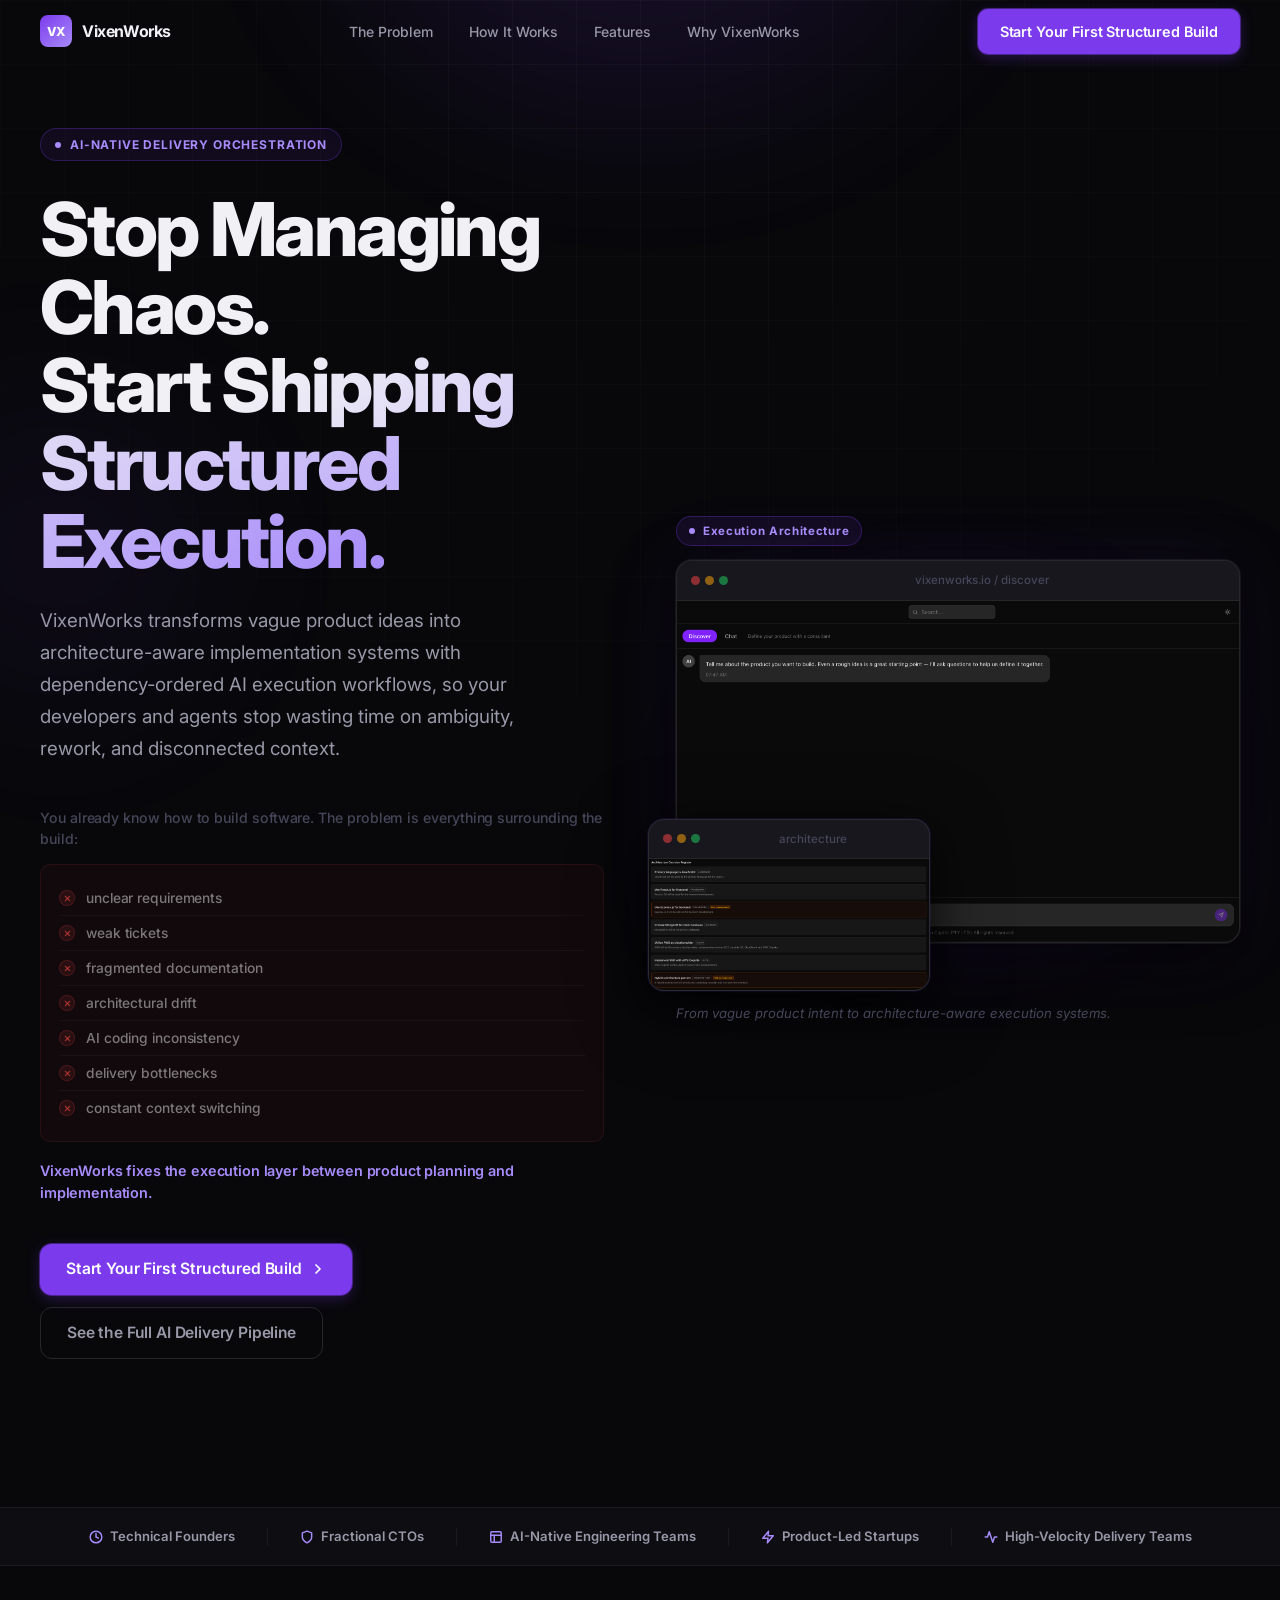
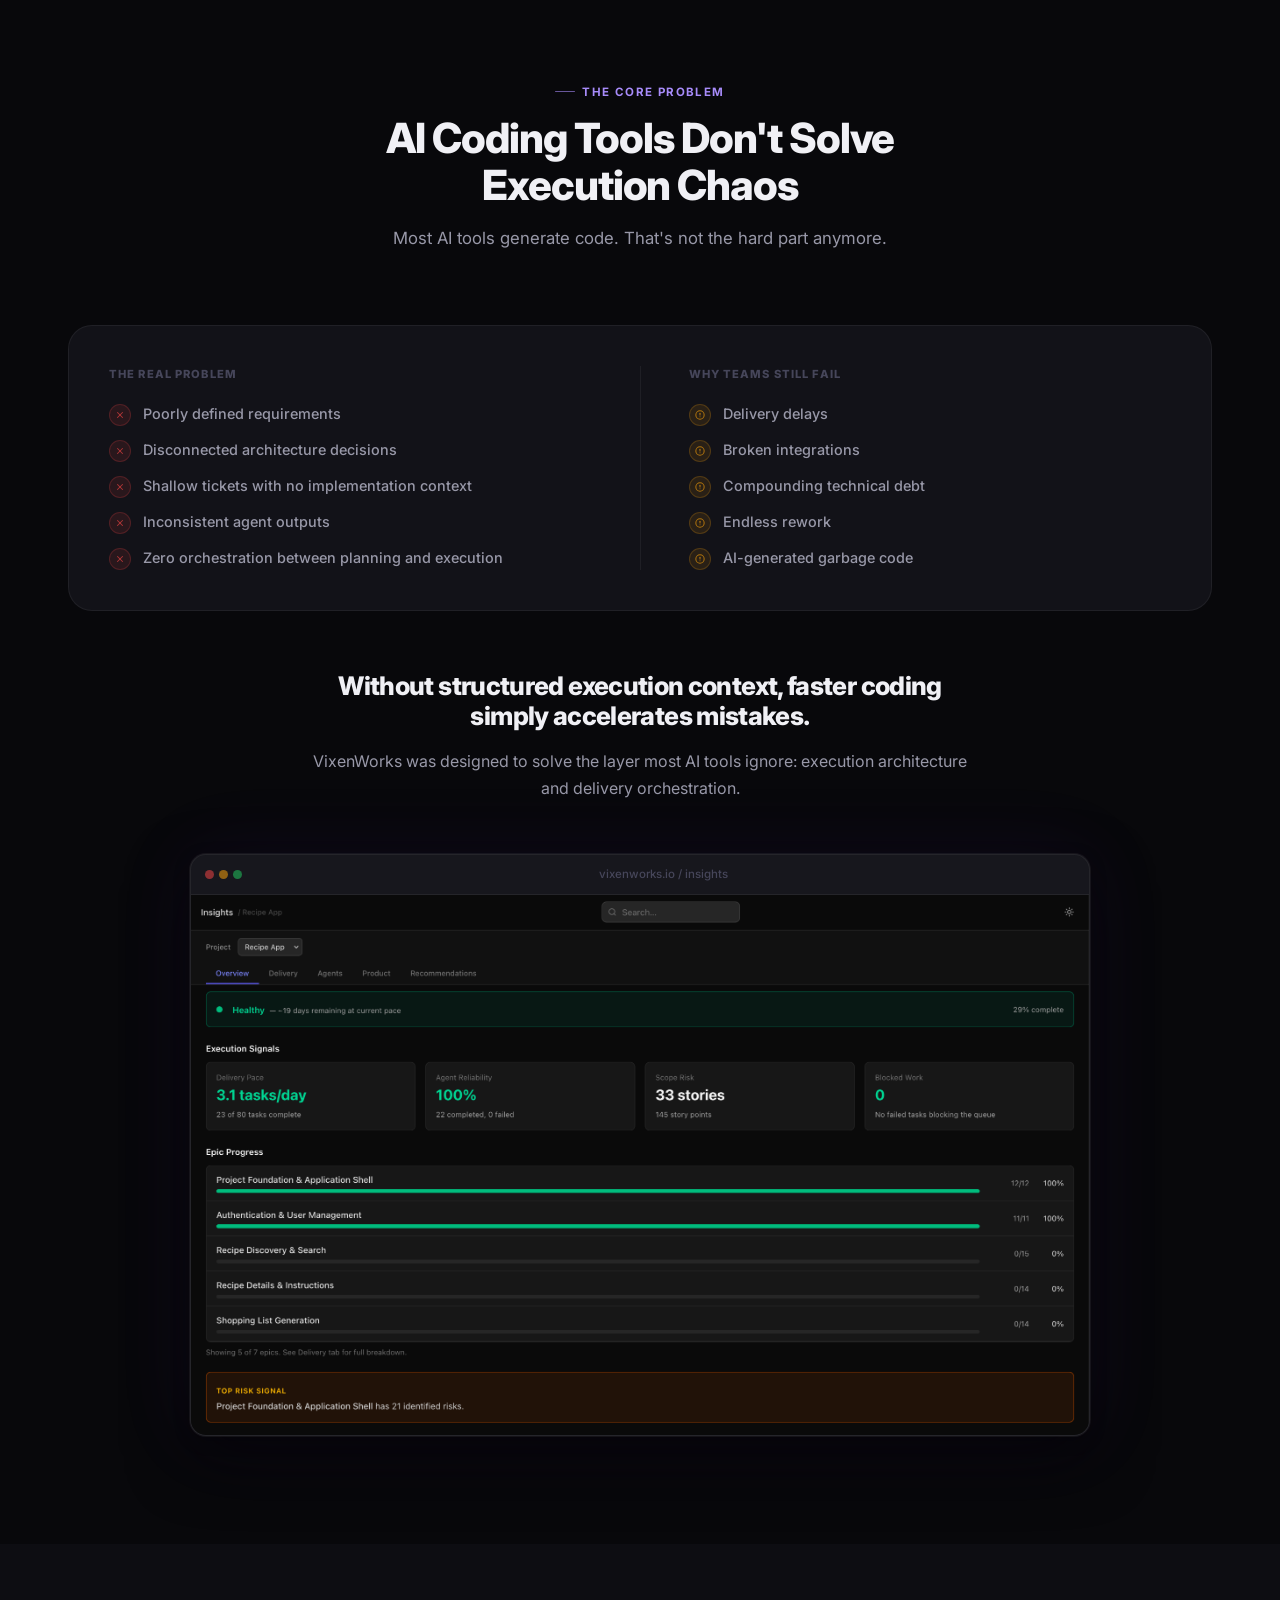
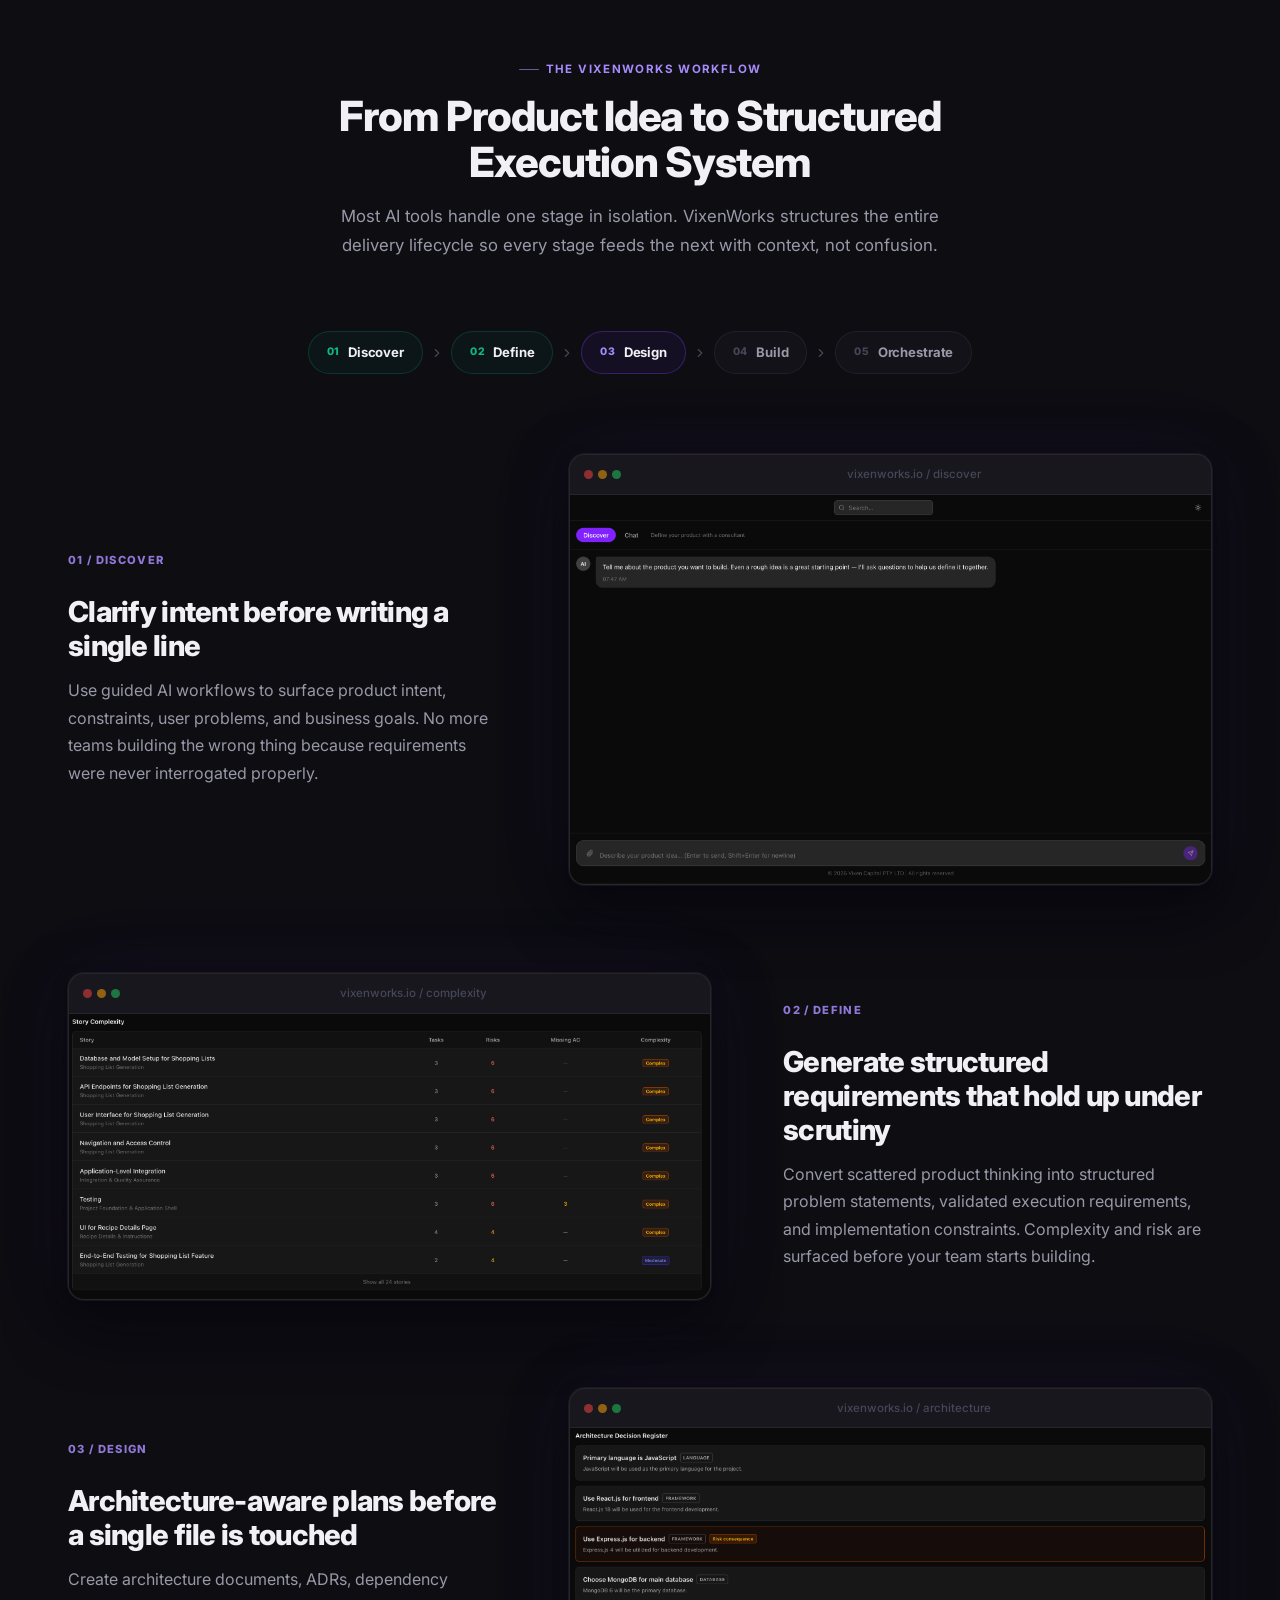
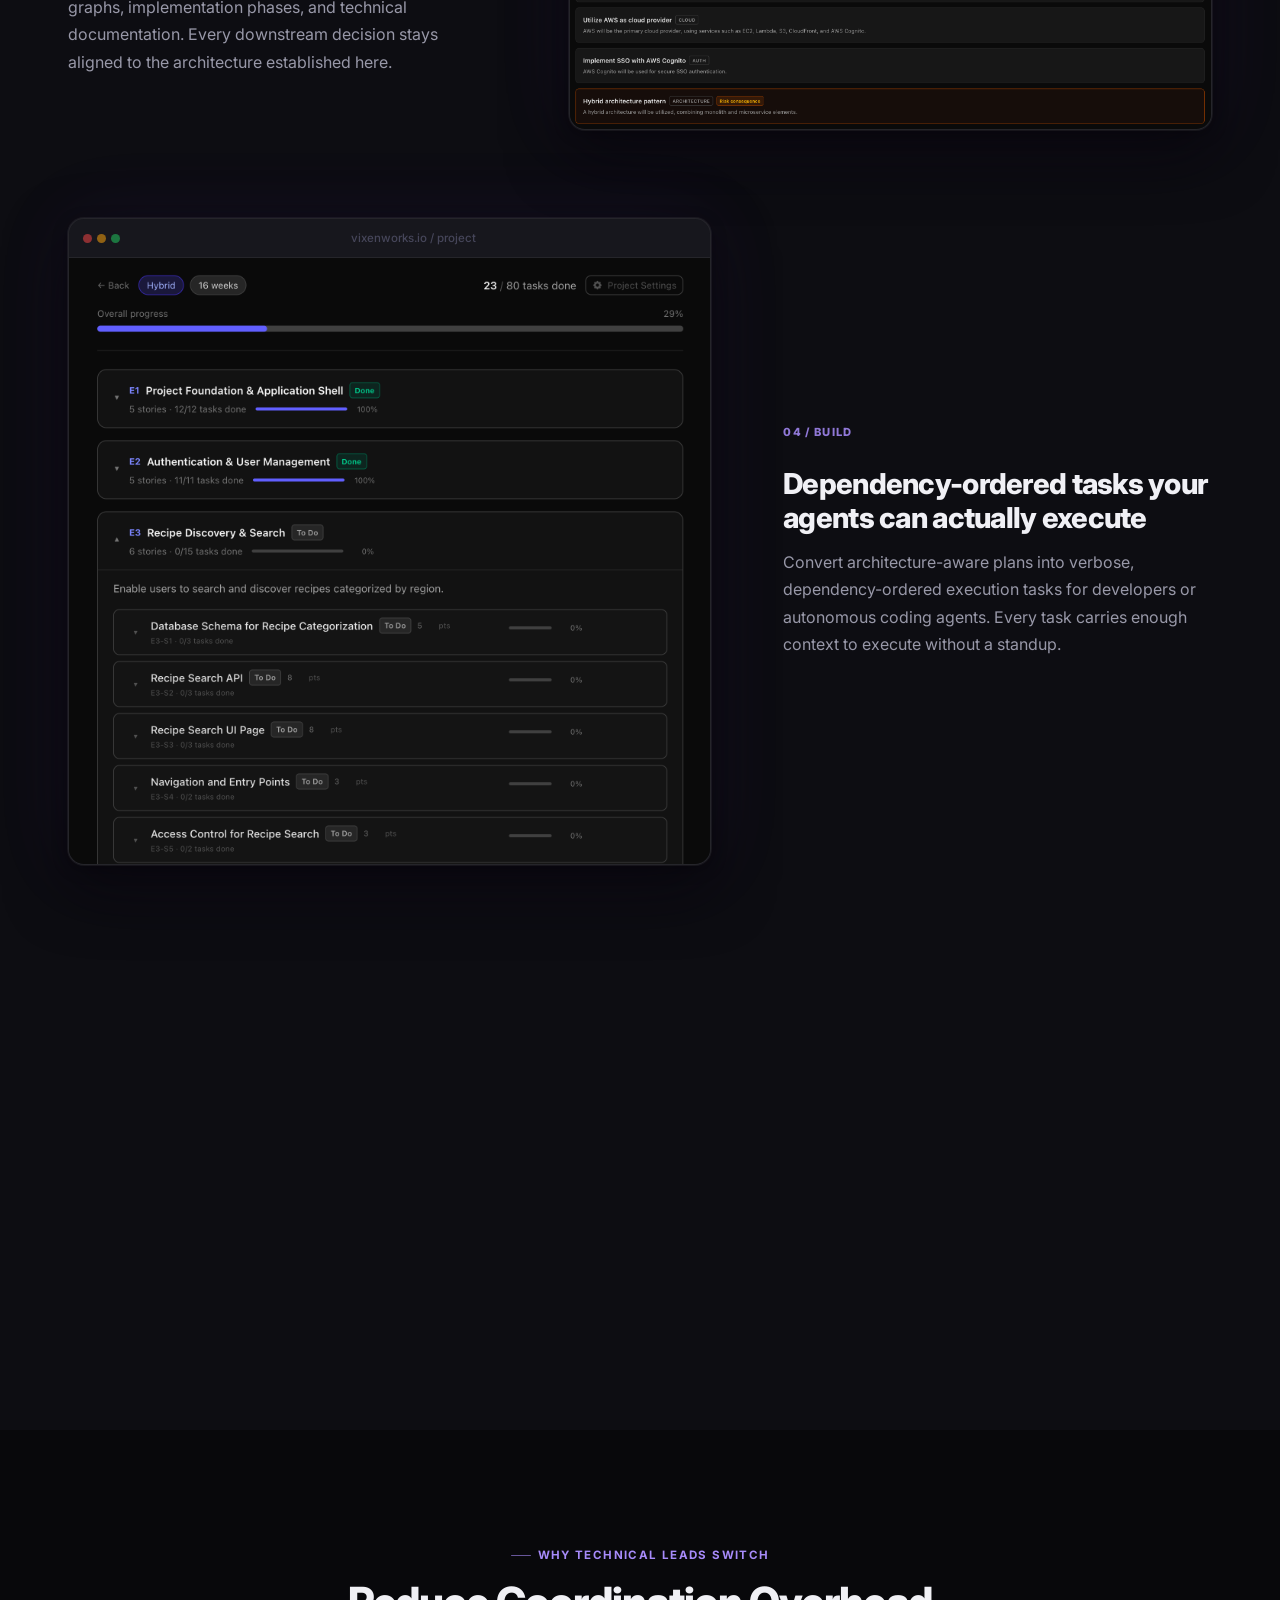
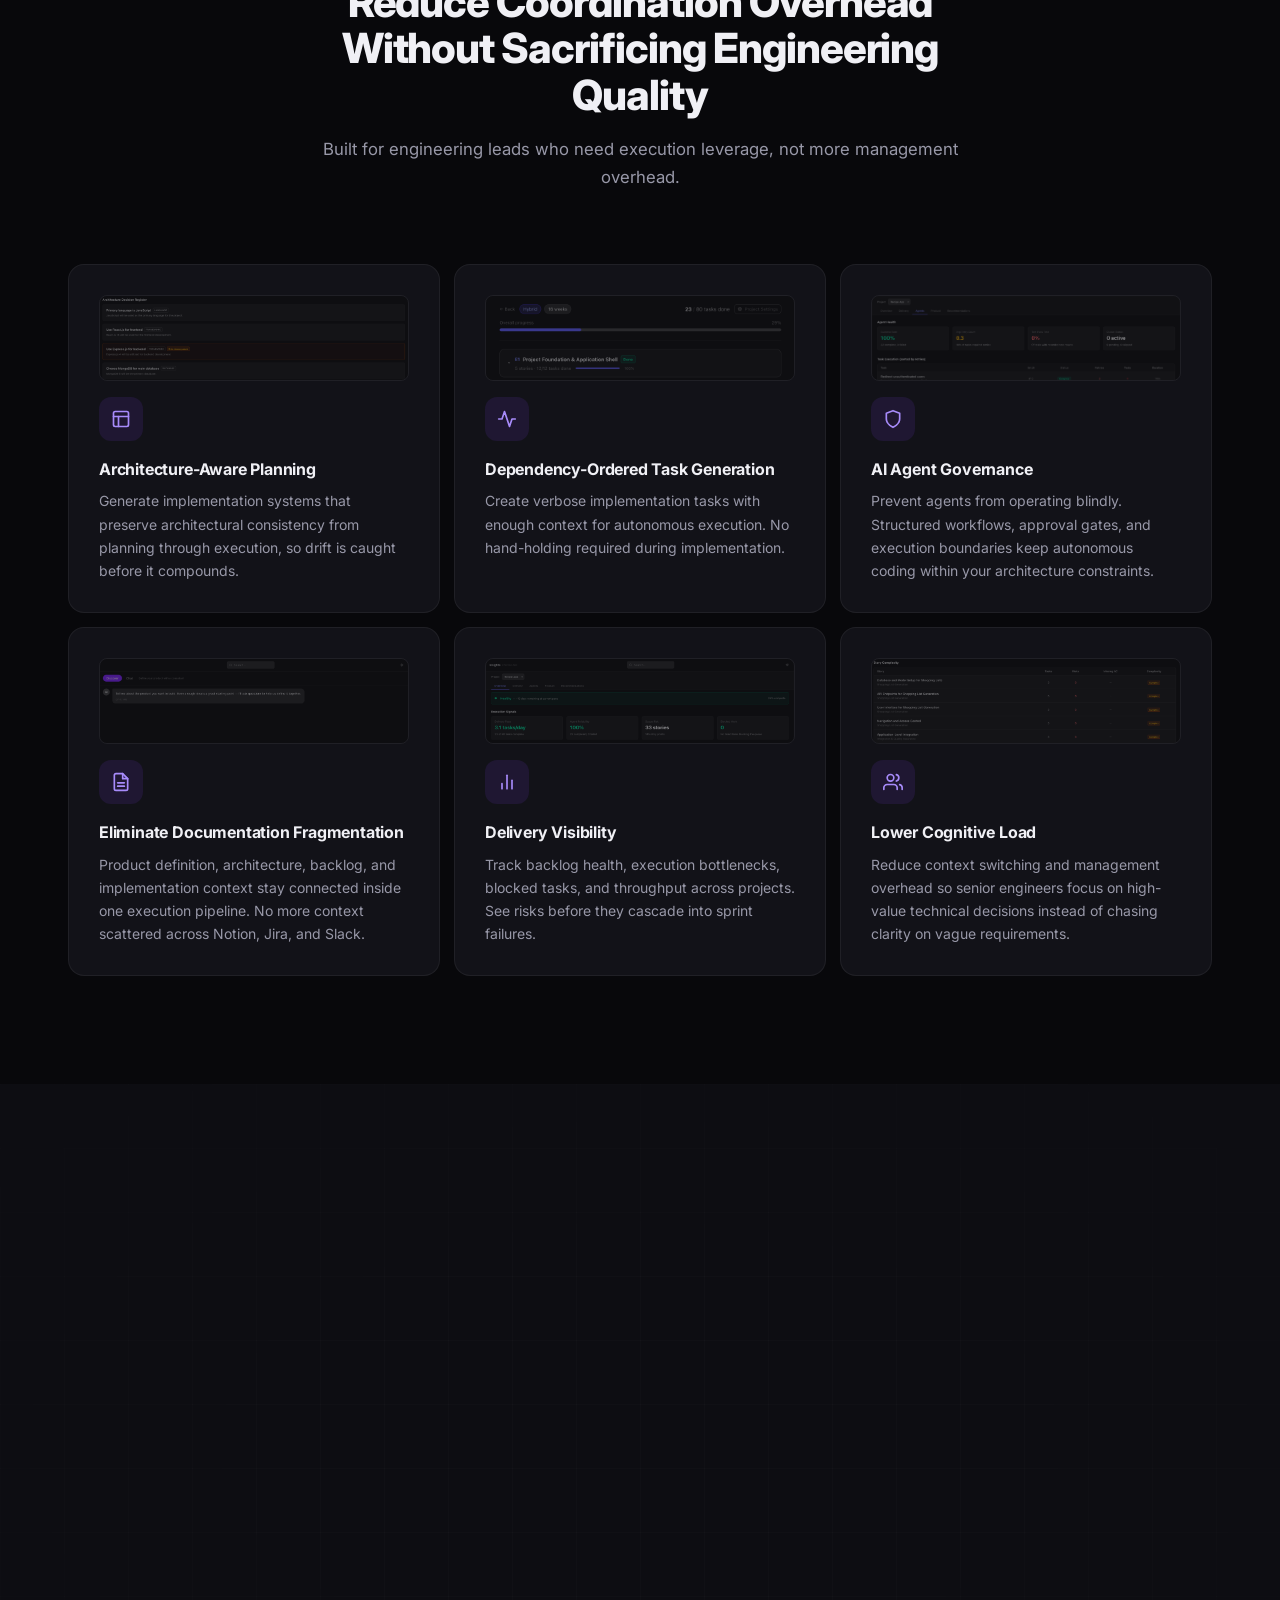
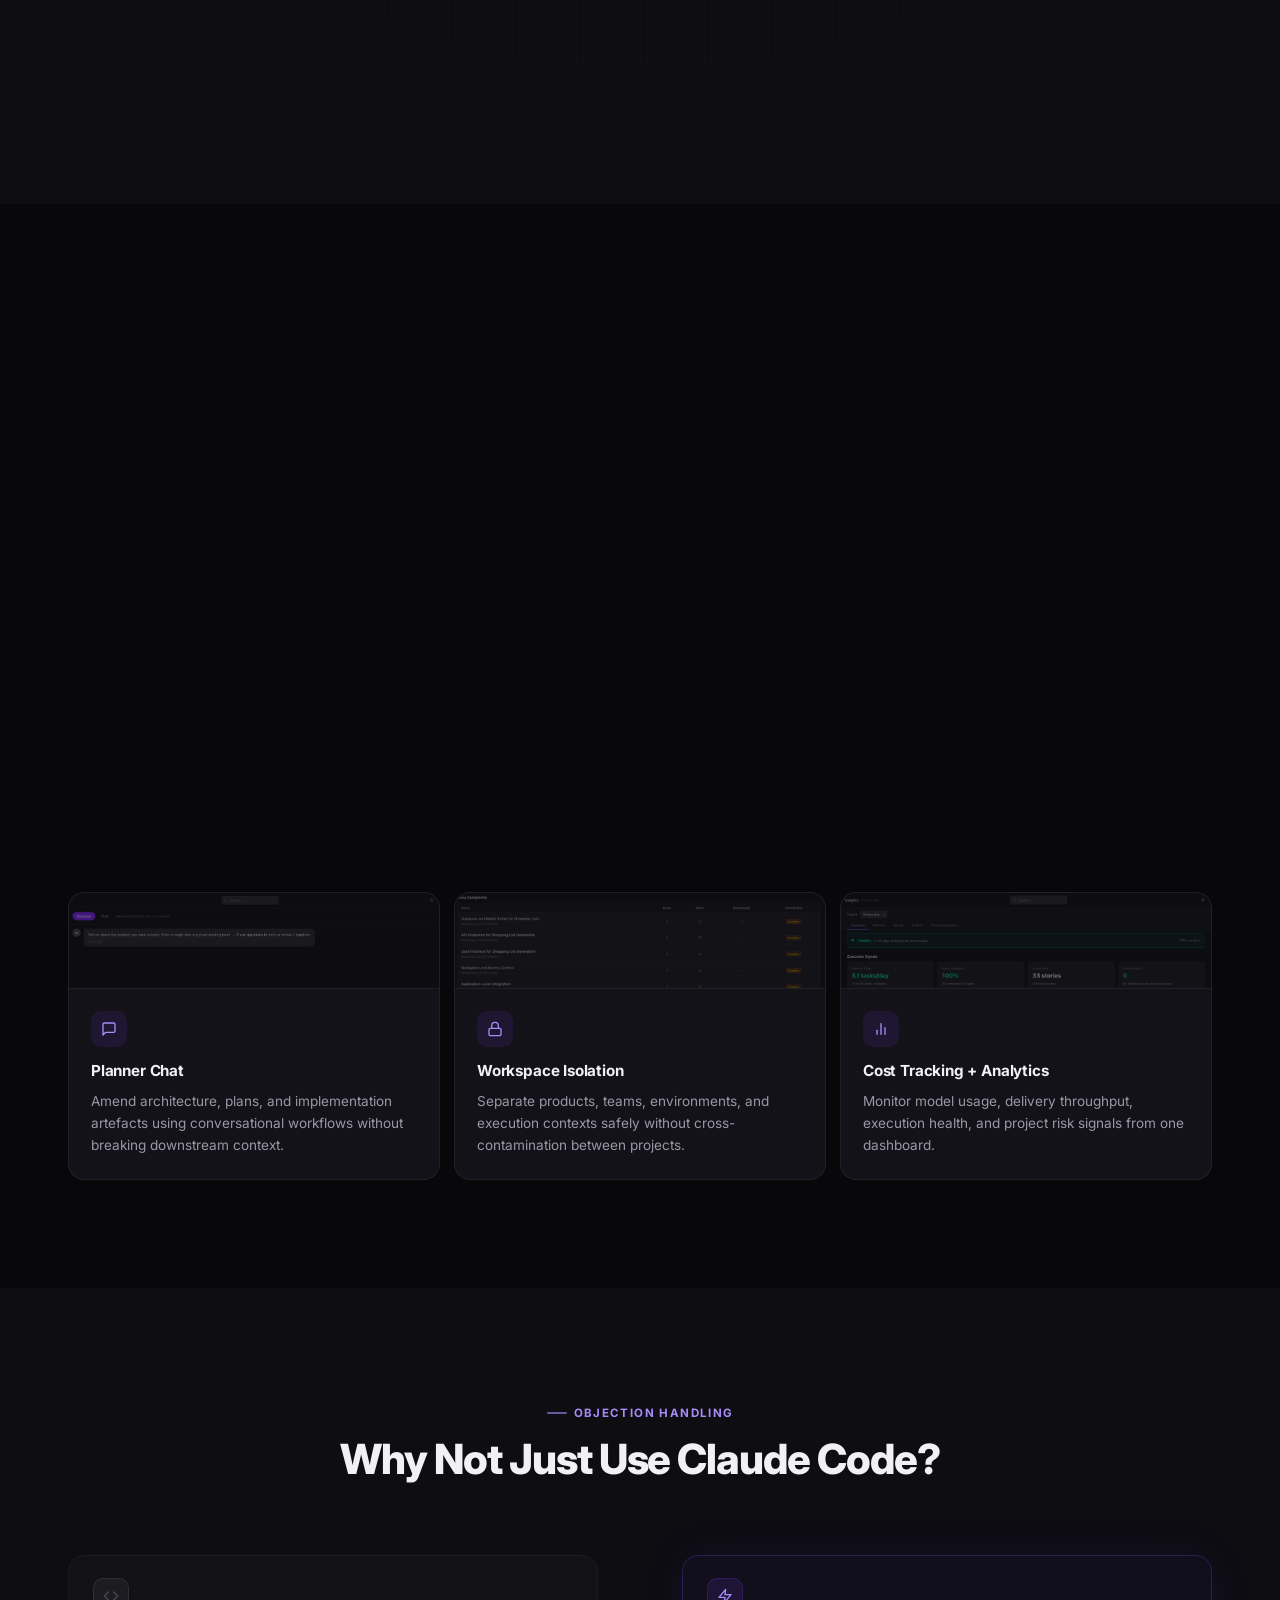
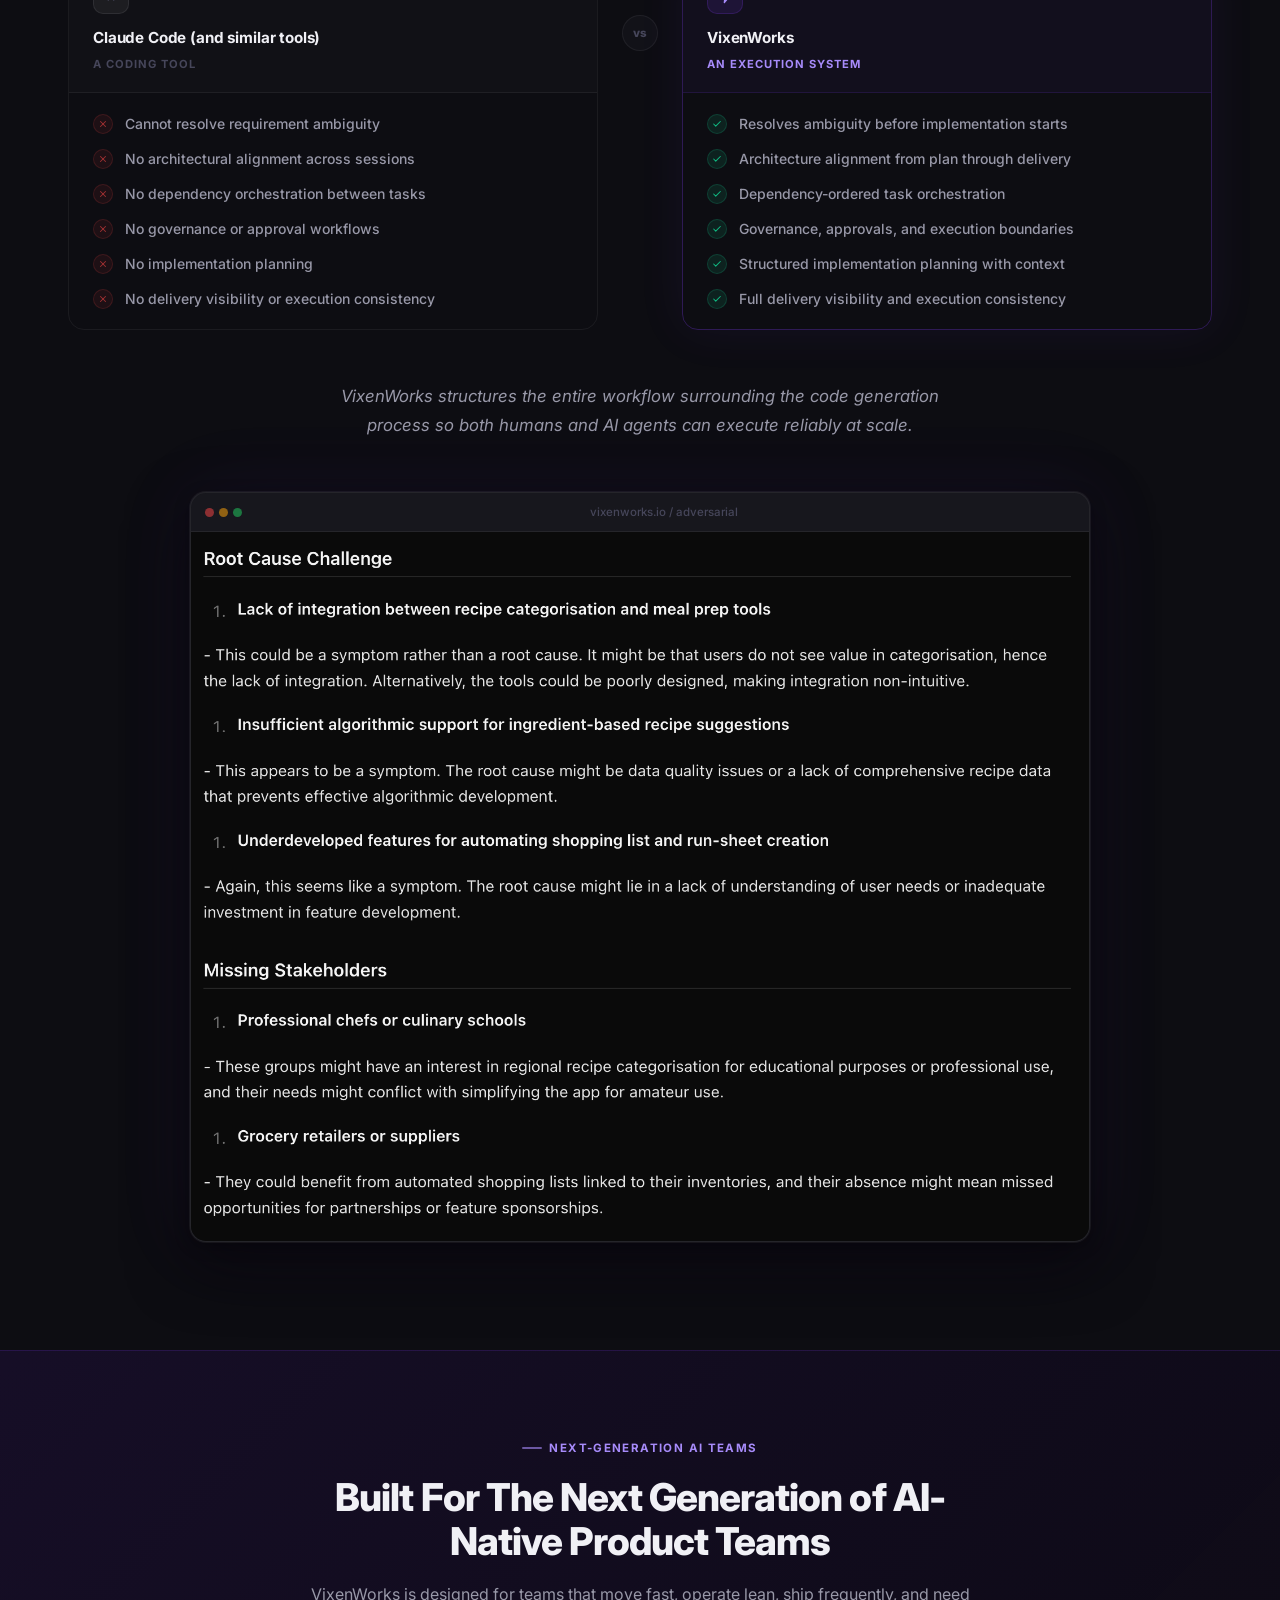
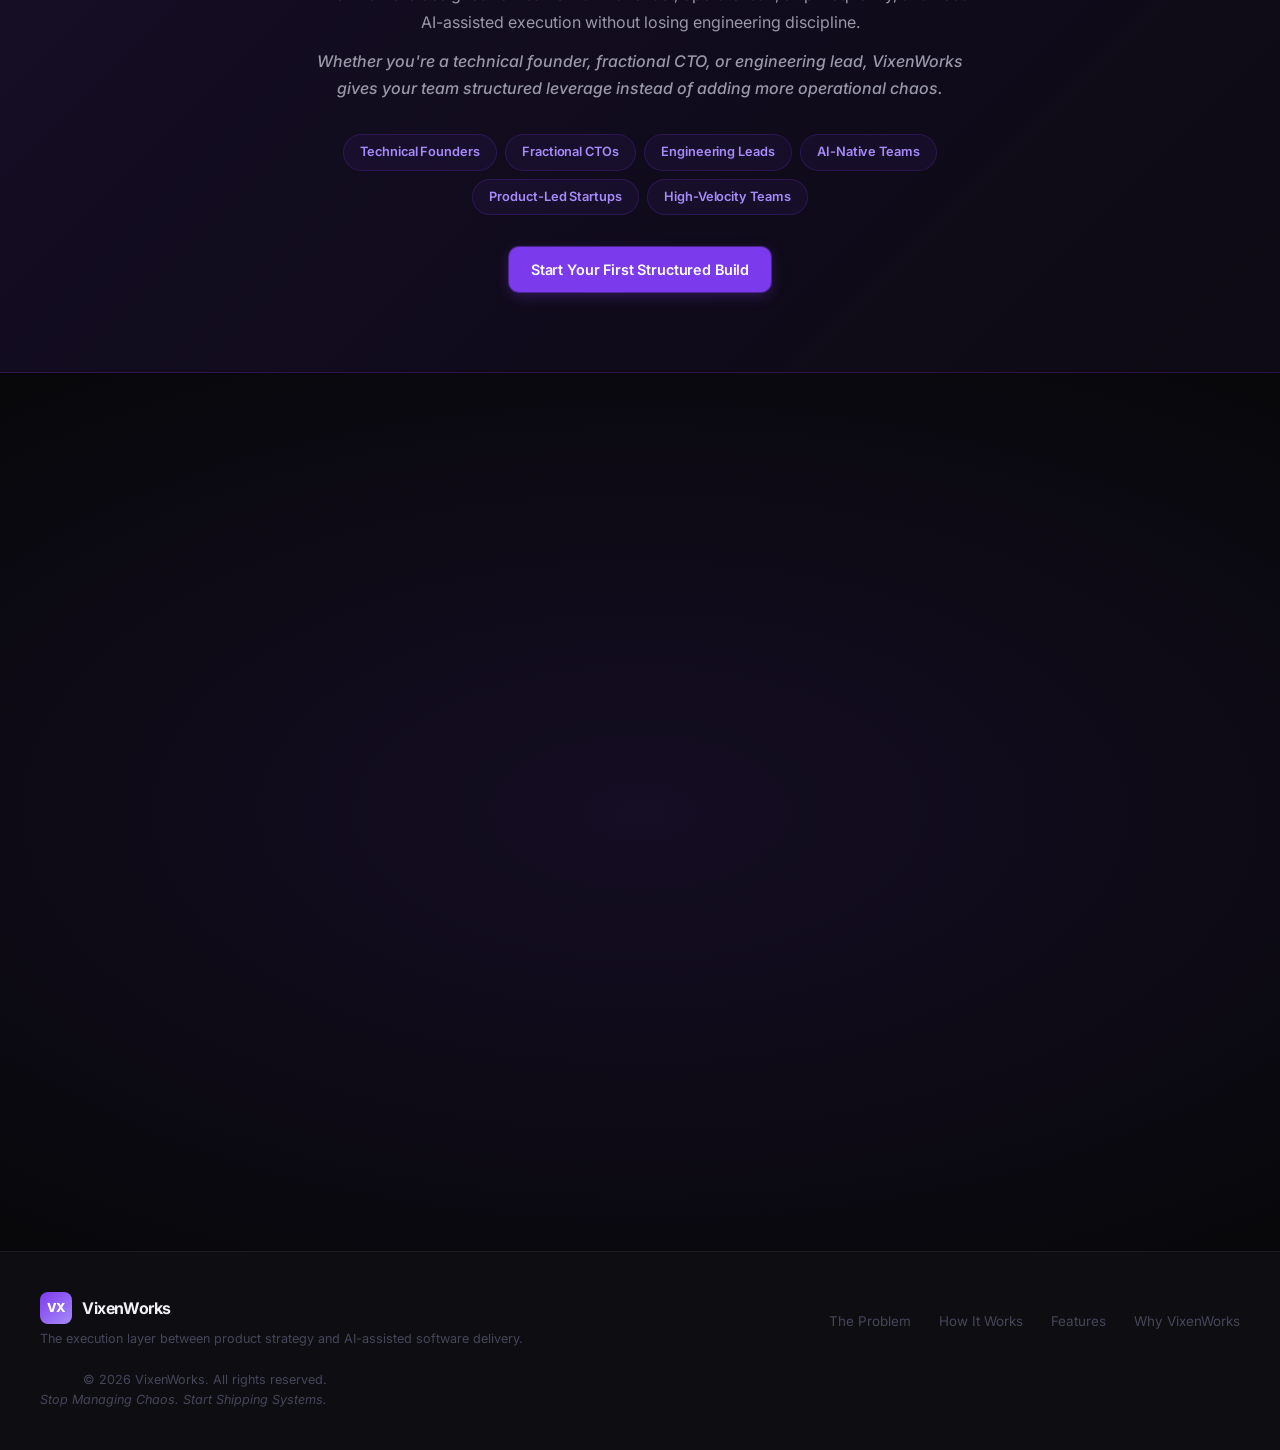
==== commit 4ed5c2c1: "Add innovation lead landing page" ====
--- a/ai-delivery-orchestration-for-engineering-leads.html
+++ b/ai-delivery-orchestration-for-engineering-leads.html
@@ -13,7 +13,7 @@
   <meta name="viewport" content="width=device-width, initial-scale=1.0" />
   <title>AI Delivery Orchestration Platform for Engineering Leads | VixenWorks</title>
   <meta name="description" content="VixenWorks is the missing execution layer between product planning and AI-assisted software delivery. Architecture-aware orchestration, dependency-ordered tasks, and delivery governance for technical founders and engineering leads." />
-  <meta property="og:title" content="Stop Managing Chaos. Start Shipping Structured Execution. — VixenWorks" />
+  <meta property="og:title" content="Stop Managing Chaos. Start Shipping Structured Execution., VixenWorks" />
   <meta property="og:description" content="VixenWorks transforms vague product ideas into architecture-aware implementation systems with dependency-ordered AI execution workflows for engineering teams." />
   <meta property="og:type" content="website" />
   <meta name="robots" content="index, follow" />
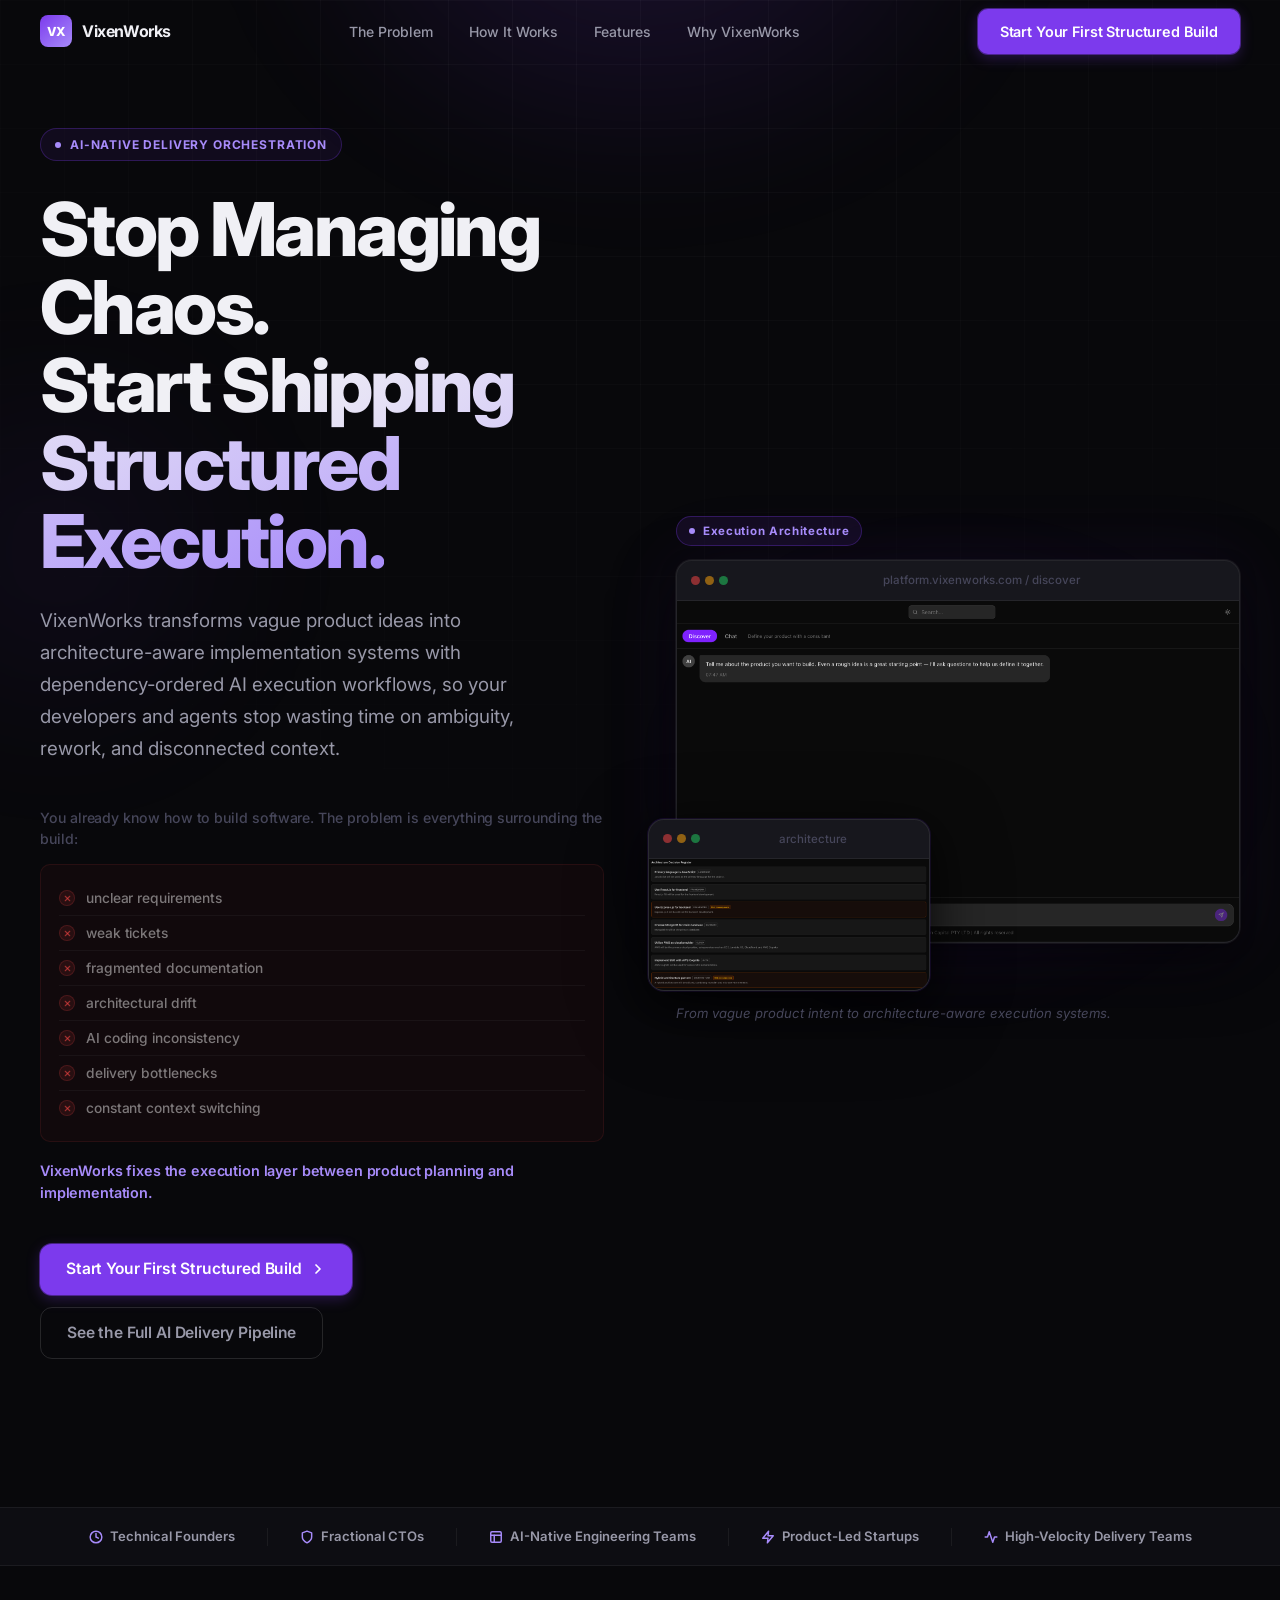
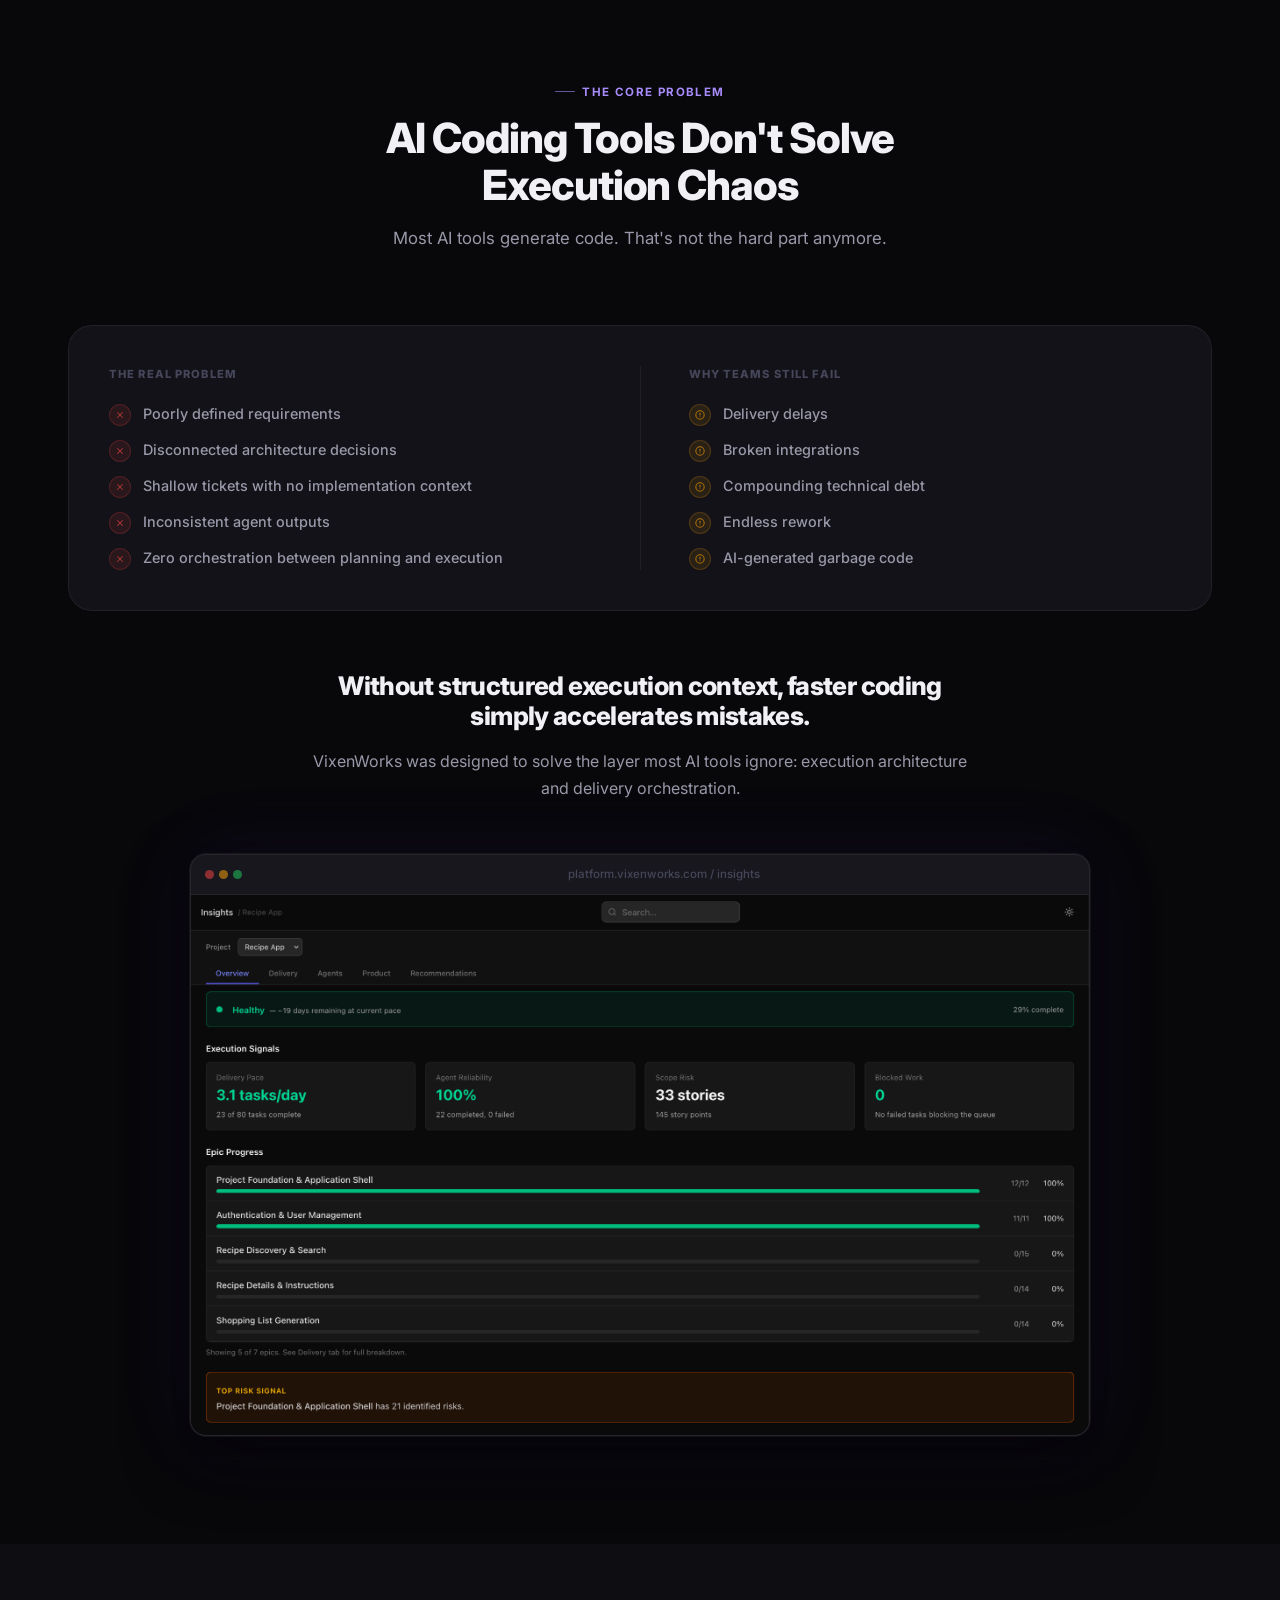
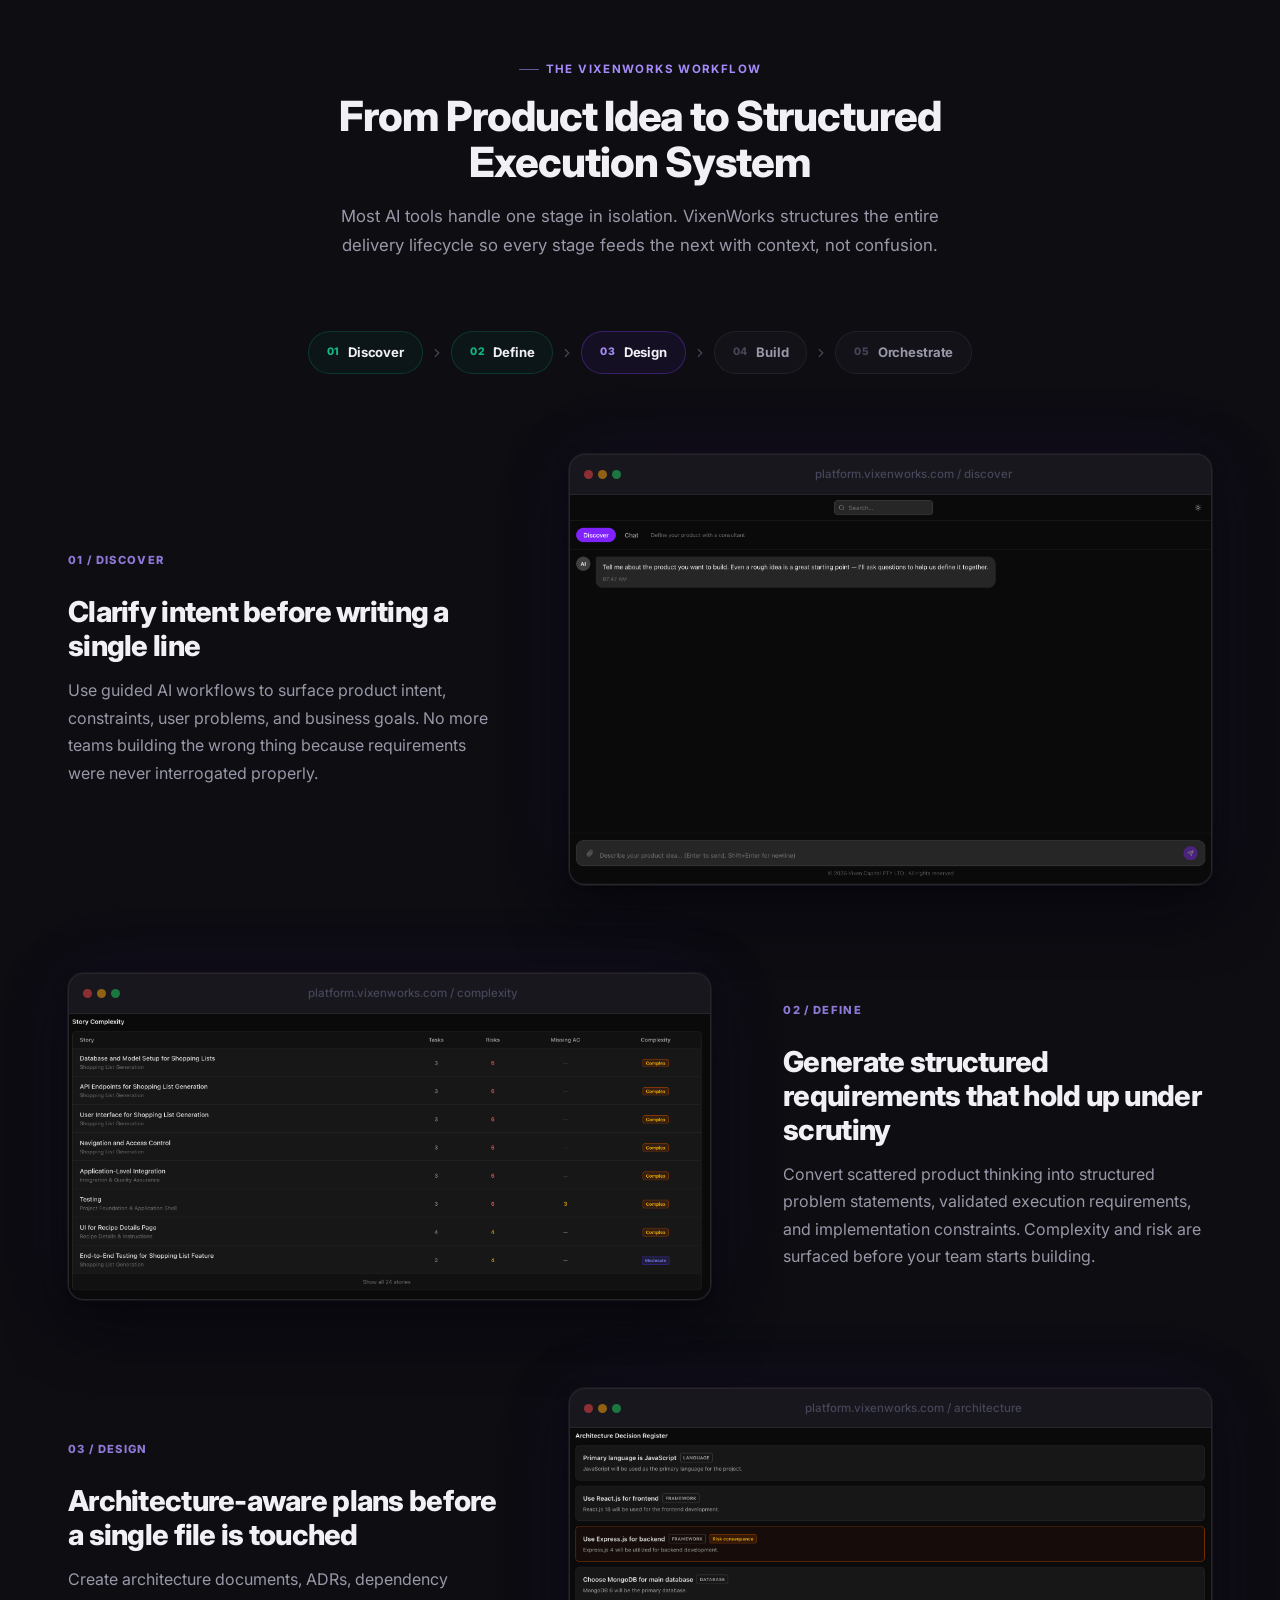
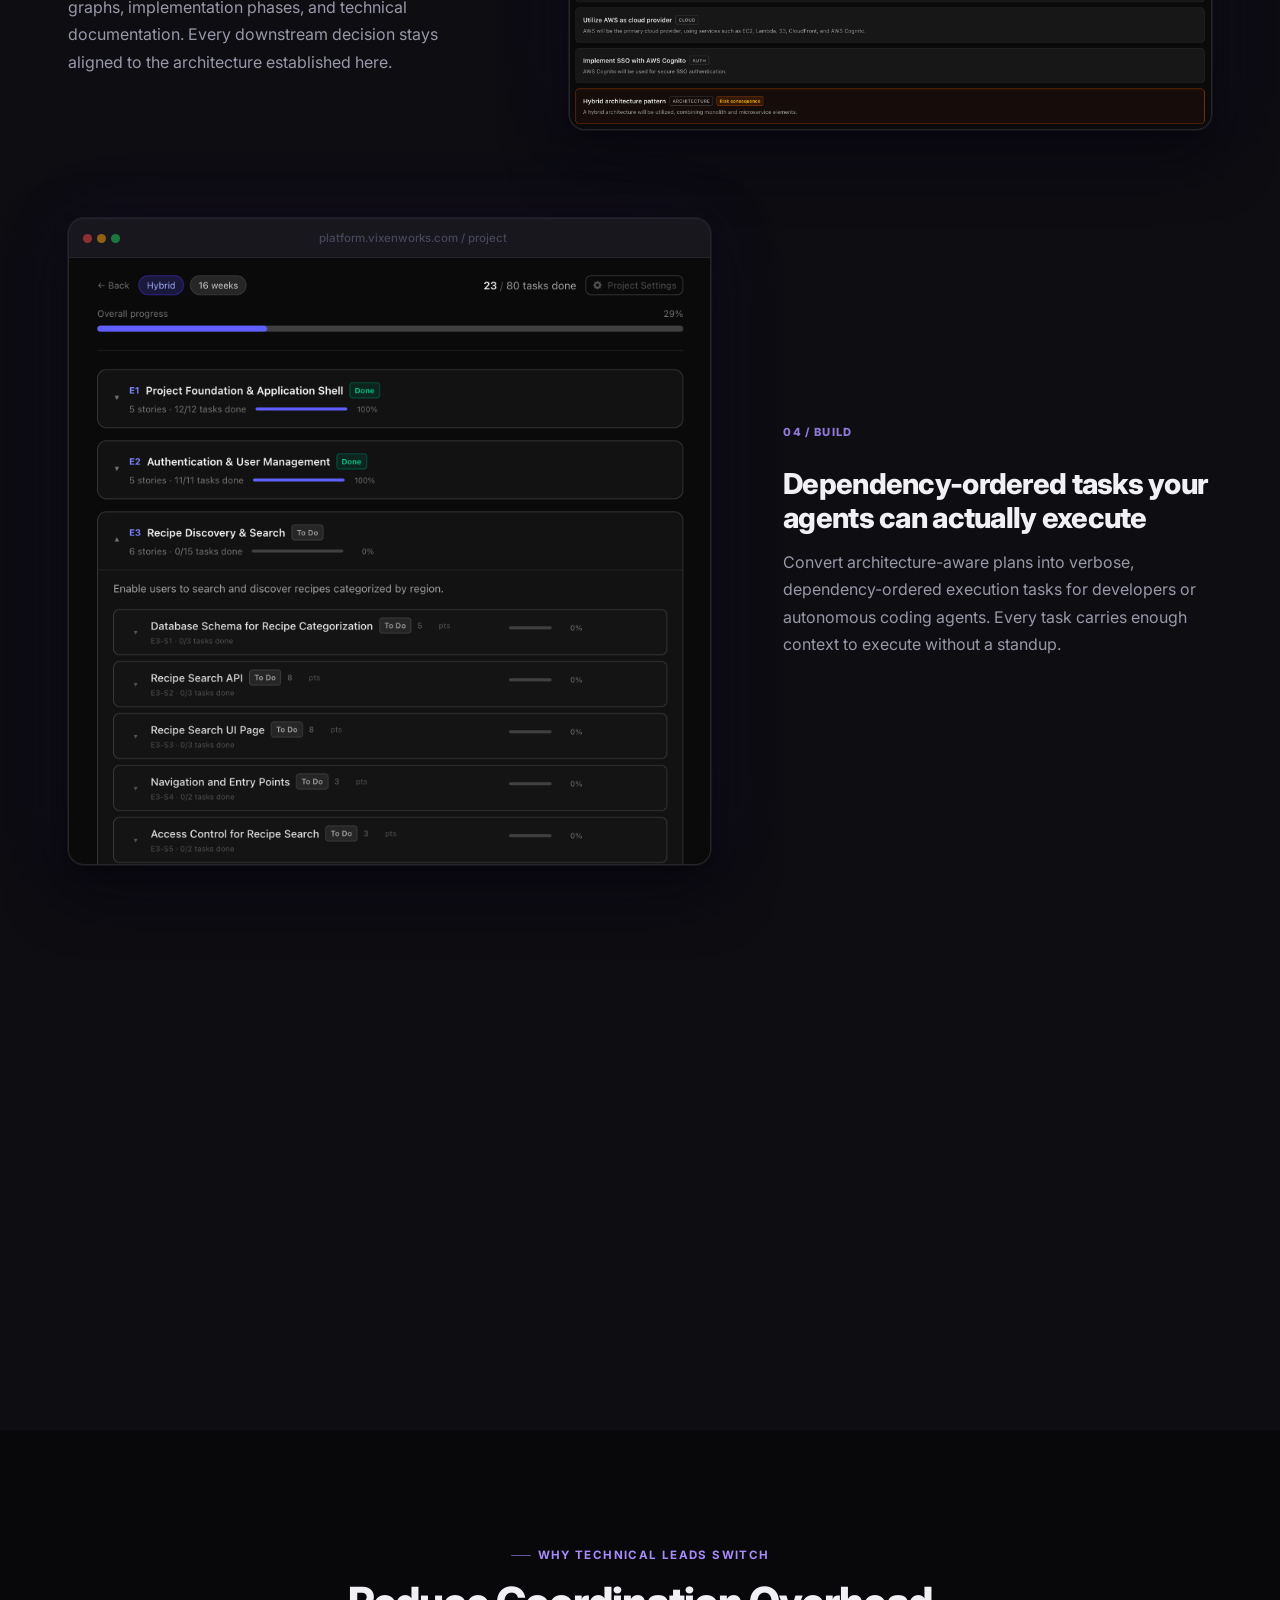
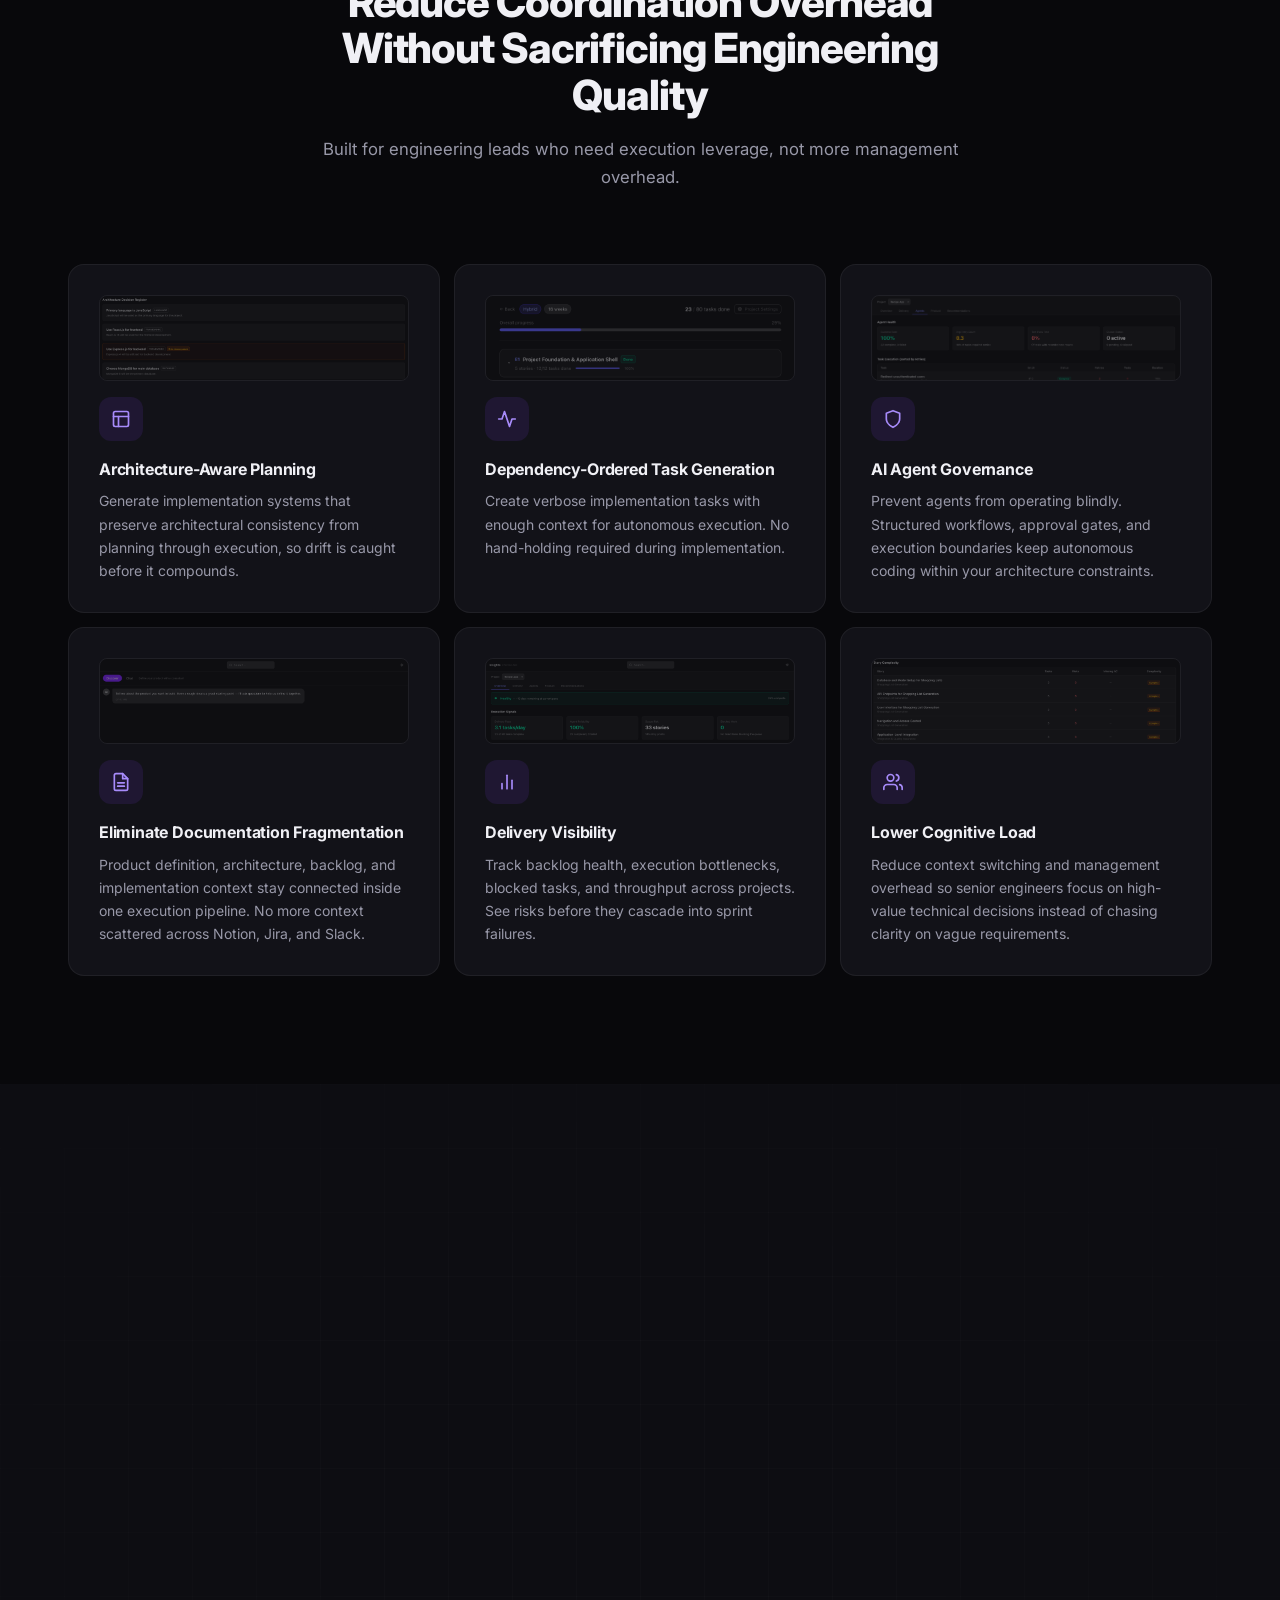
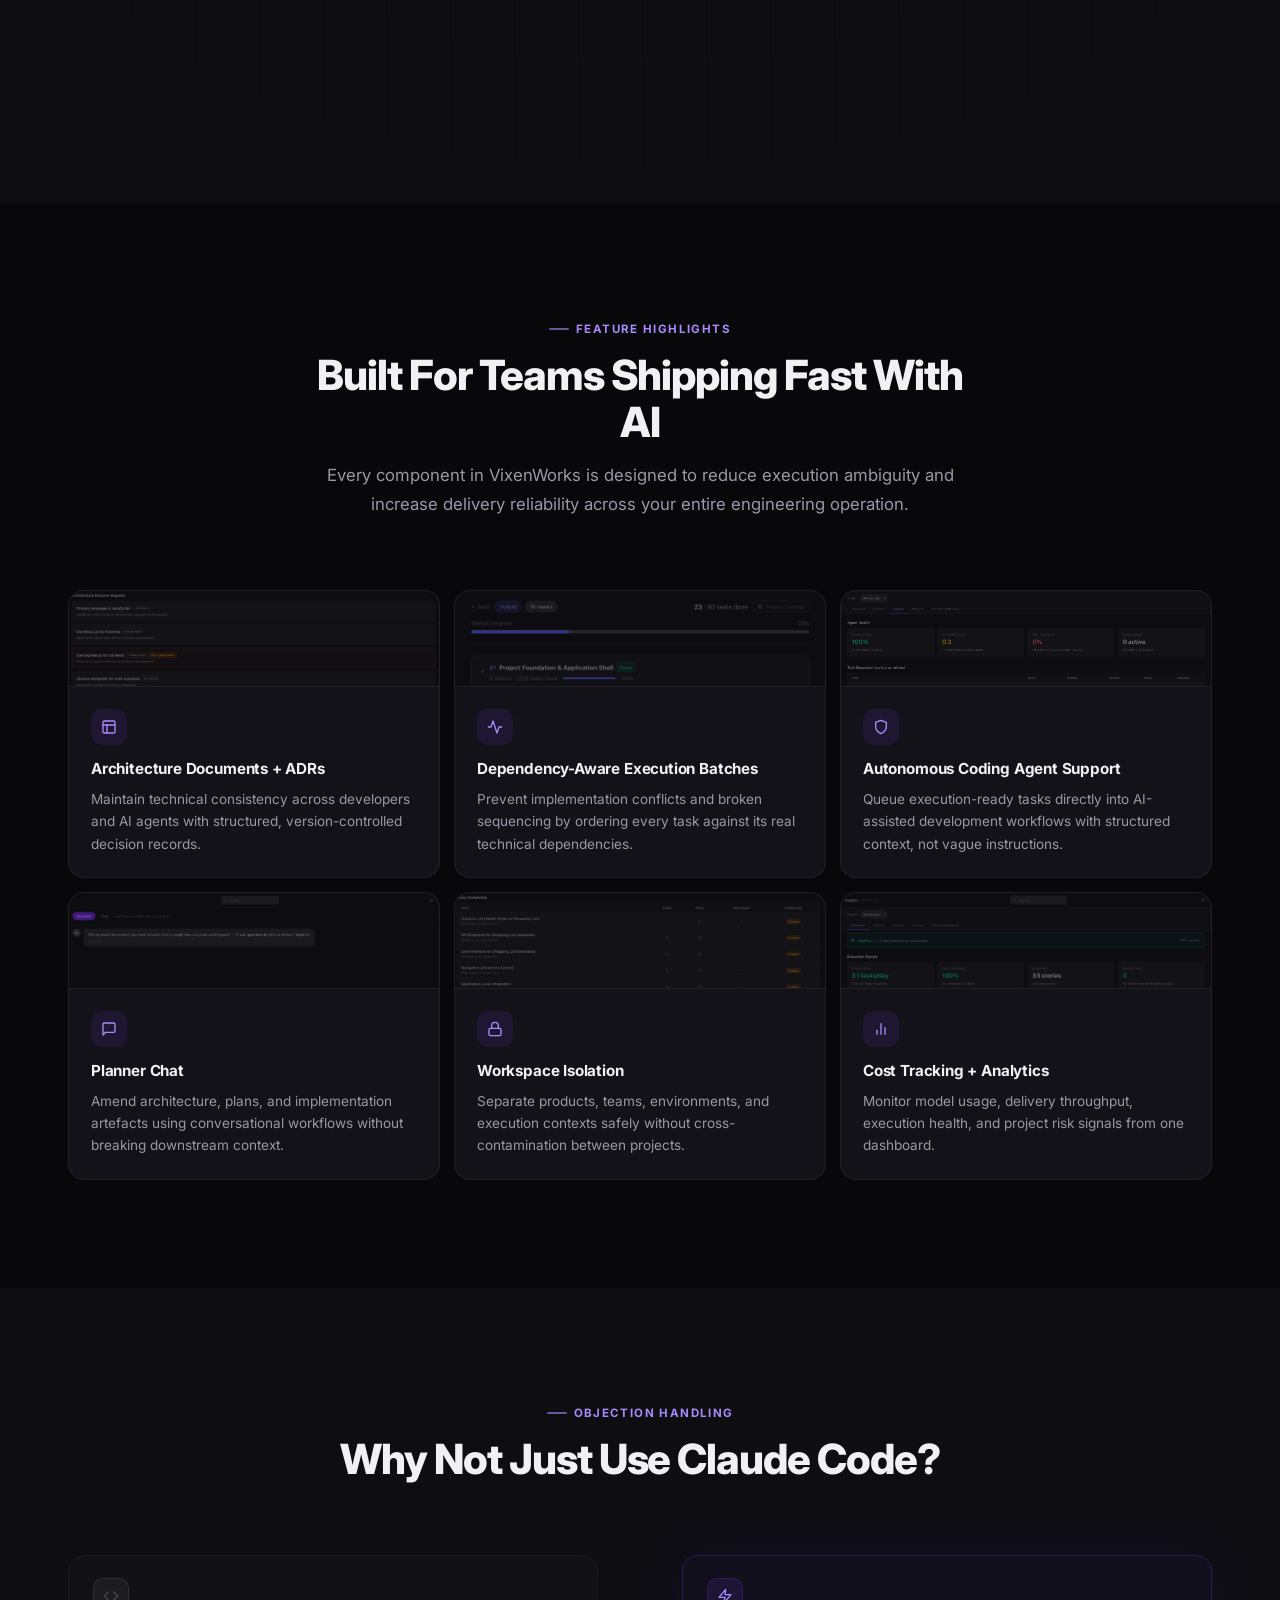
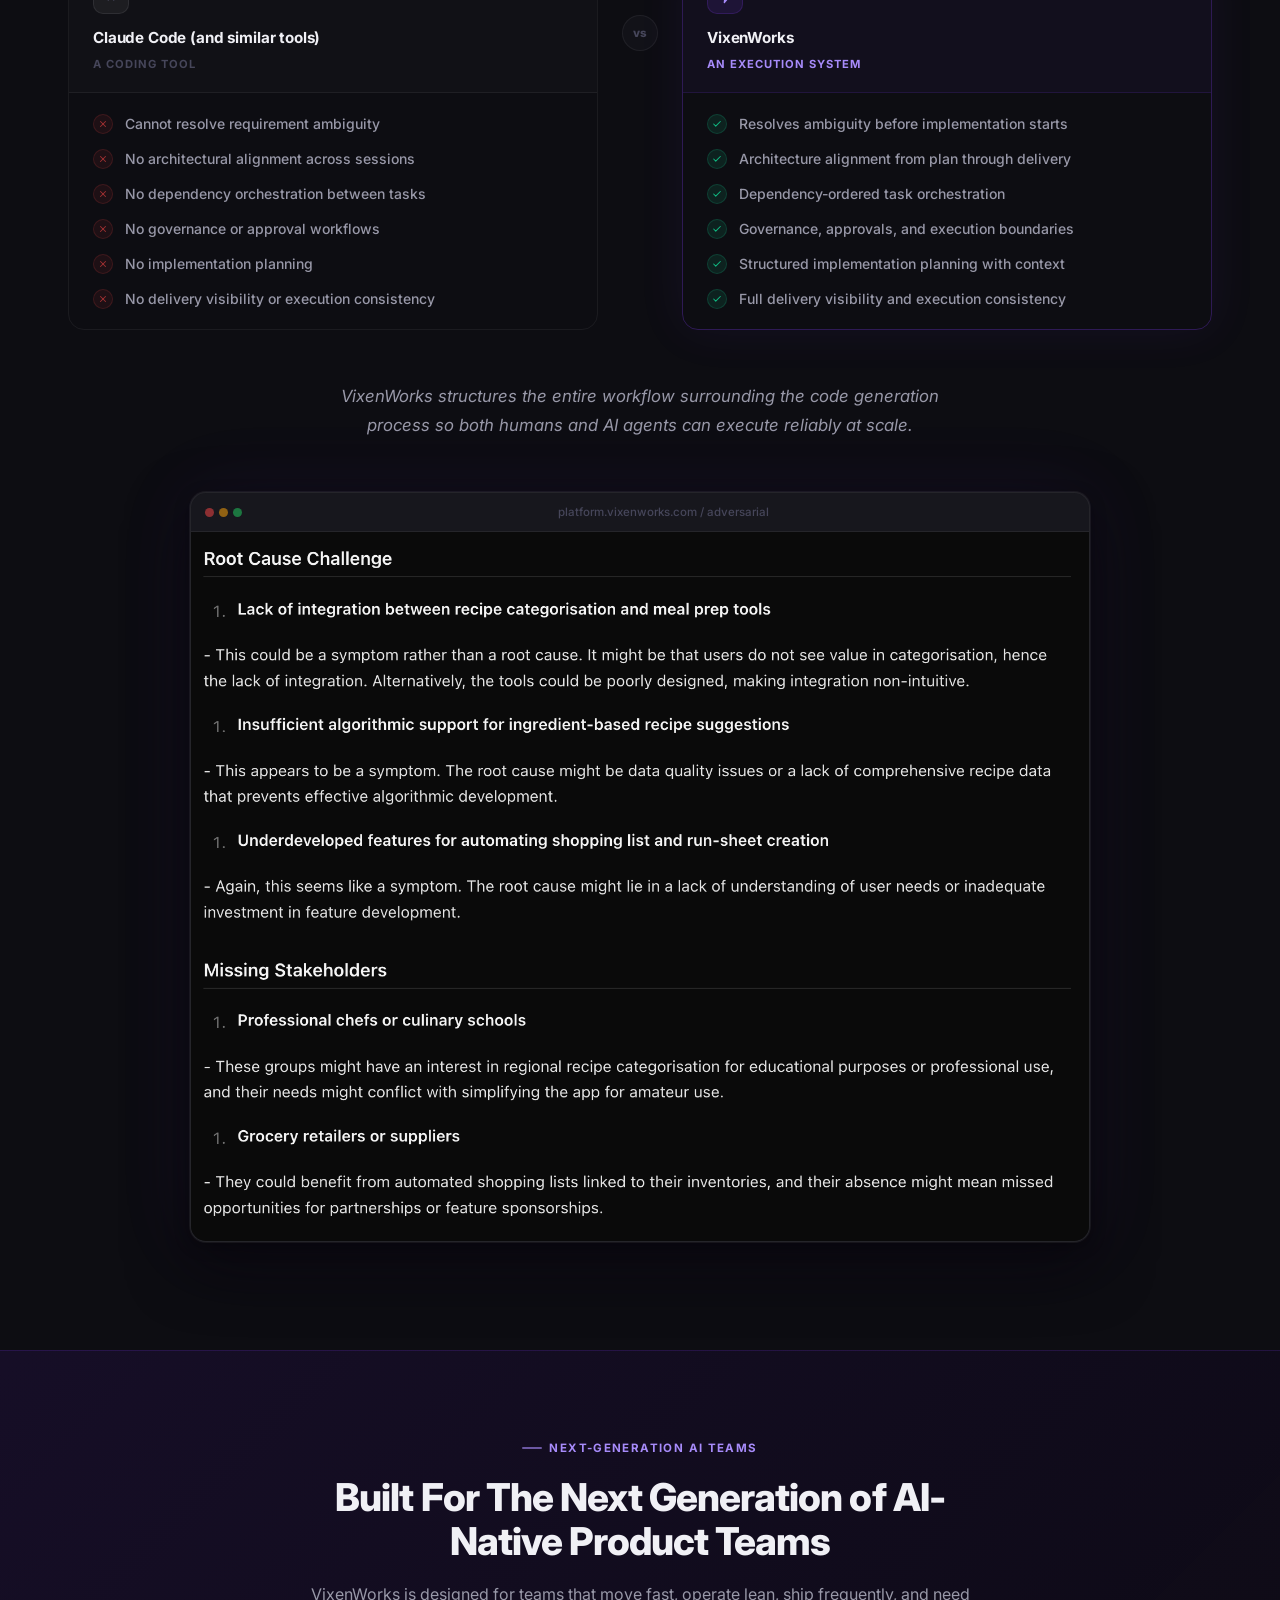
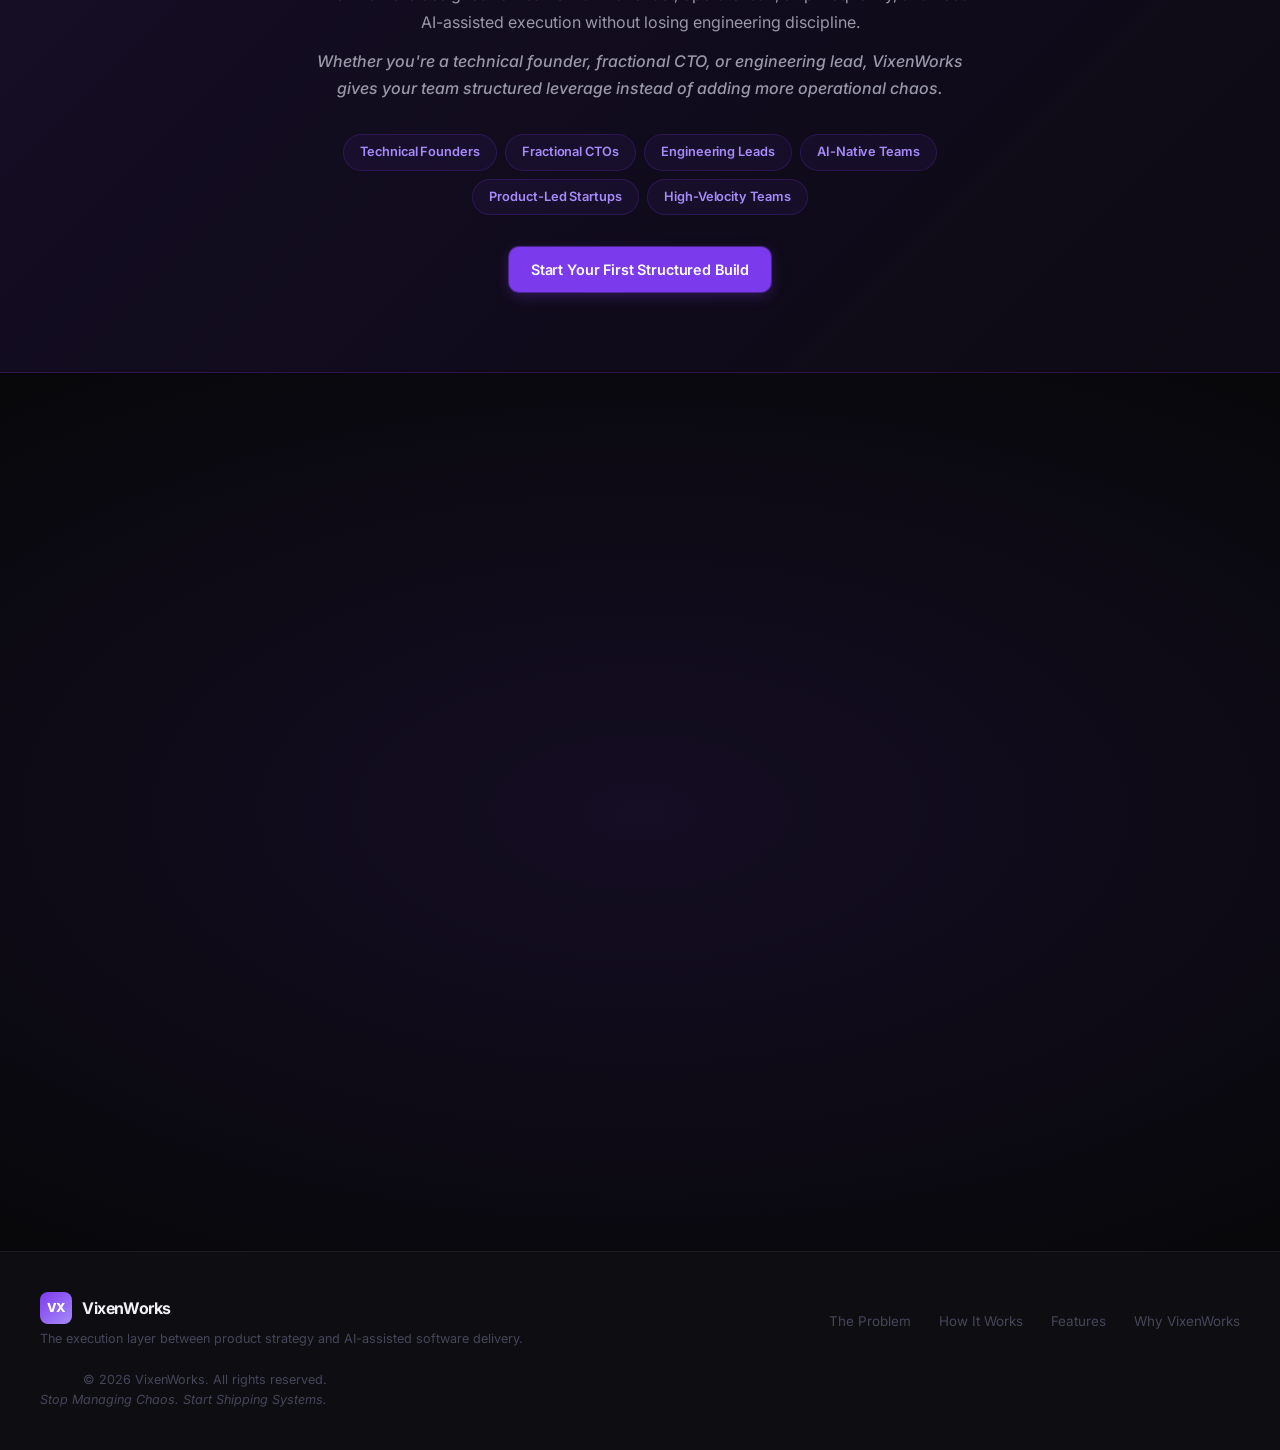
==== commit c49f4359: "Clean references" ====
--- a/ai-delivery-orchestration-for-engineering-leads.html
+++ b/ai-delivery-orchestration-for-engineering-leads.html
@@ -143,7 +143,7 @@
                   <span class="psf-dot"></span>
                   <span class="psf-dot"></span>
                 </div>
-                <span class="psf-url">vixenworks.io / discover</span>
+                <span class="psf-url">platform.vixenworks.com / discover</span>
               </div>
               <img
                 src="images/discover.png"
@@ -306,7 +306,7 @@
                 <span class="psf-dot"></span>
                 <span class="psf-dot"></span>
               </div>
-              <span class="psf-url">vixenworks.io / insights</span>
+              <span class="psf-url">platform.vixenworks.com / insights</span>
             </div>
             <img
               src="images/insights.png"
@@ -384,7 +384,7 @@
                   <span class="psf-dot"></span>
                   <span class="psf-dot"></span>
                 </div>
-                <span class="psf-url">vixenworks.io / discover</span>
+                <span class="psf-url">platform.vixenworks.com / discover</span>
               </div>
               <img src="images/discover.png" alt="VixenWorks Discover: guided product conversation interface for clarifying intent" class="product-shot" loading="lazy" />
             </div>
@@ -404,7 +404,7 @@
                   <span class="psf-dot"></span>
                   <span class="psf-dot"></span>
                 </div>
-                <span class="psf-url">vixenworks.io / complexity</span>
+                <span class="psf-url">platform.vixenworks.com / complexity</span>
               </div>
               <img src="images/complexity.png" alt="VixenWorks Define: complexity scoring and structured requirement validation" class="product-shot" loading="lazy" />
             </div>
@@ -424,7 +424,7 @@
                   <span class="psf-dot"></span>
                   <span class="psf-dot"></span>
                 </div>
-                <span class="psf-url">vixenworks.io / architecture</span>
+                <span class="psf-url">platform.vixenworks.com / architecture</span>
               </div>
               <img src="images/architecture.png" alt="VixenWorks Design: architecture planning, ADRs, and dependency graph visualization" class="product-shot" loading="lazy" />
             </div>
@@ -444,7 +444,7 @@
                   <span class="psf-dot"></span>
                   <span class="psf-dot"></span>
                 </div>
-                <span class="psf-url">vixenworks.io / project</span>
+                <span class="psf-url">platform.vixenworks.com / project</span>
               </div>
               <img src="images/project.png" alt="VixenWorks Build: dependency-ordered execution tasks for developers and AI agents" class="product-shot" loading="lazy" />
             </div>
@@ -464,7 +464,7 @@
                   <span class="psf-dot"></span>
                   <span class="psf-dot"></span>
                 </div>
-                <span class="psf-url">vixenworks.io / agents</span>
+                <span class="psf-url">platform.vixenworks.com / agents</span>
               </div>
               <img src="images/autonomous-agent-orchestration.png" alt="VixenWorks Orchestrate: autonomous agent health monitoring, task queue, and delivery governance" class="product-shot" loading="lazy" />
             </div>
@@ -872,7 +872,7 @@
                 <span class="psf-dot"></span>
                 <span class="psf-dot"></span>
               </div>
-              <span class="psf-url">vixenworks.io / adversarial</span>
+              <span class="psf-url">platform.vixenworks.com / adversarial</span>
             </div>
             <img
               src="images/adversarial.png"
